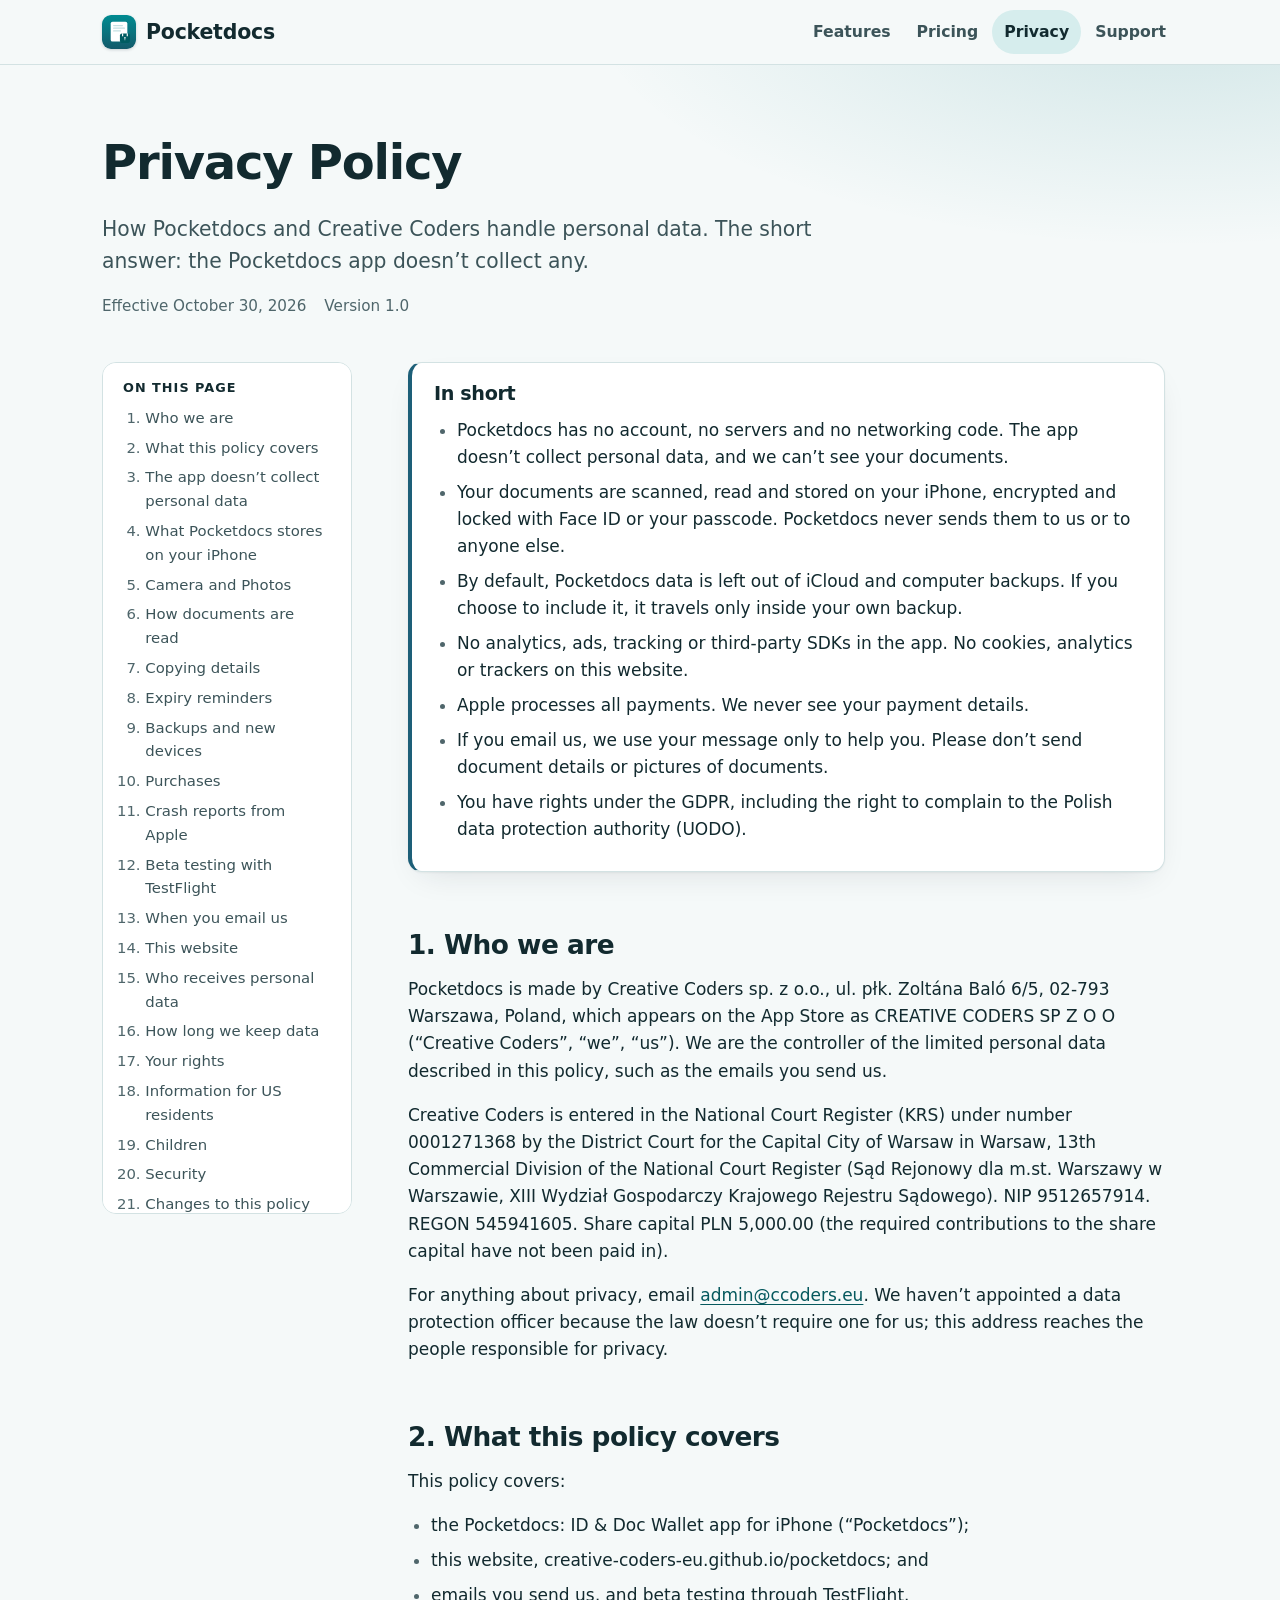
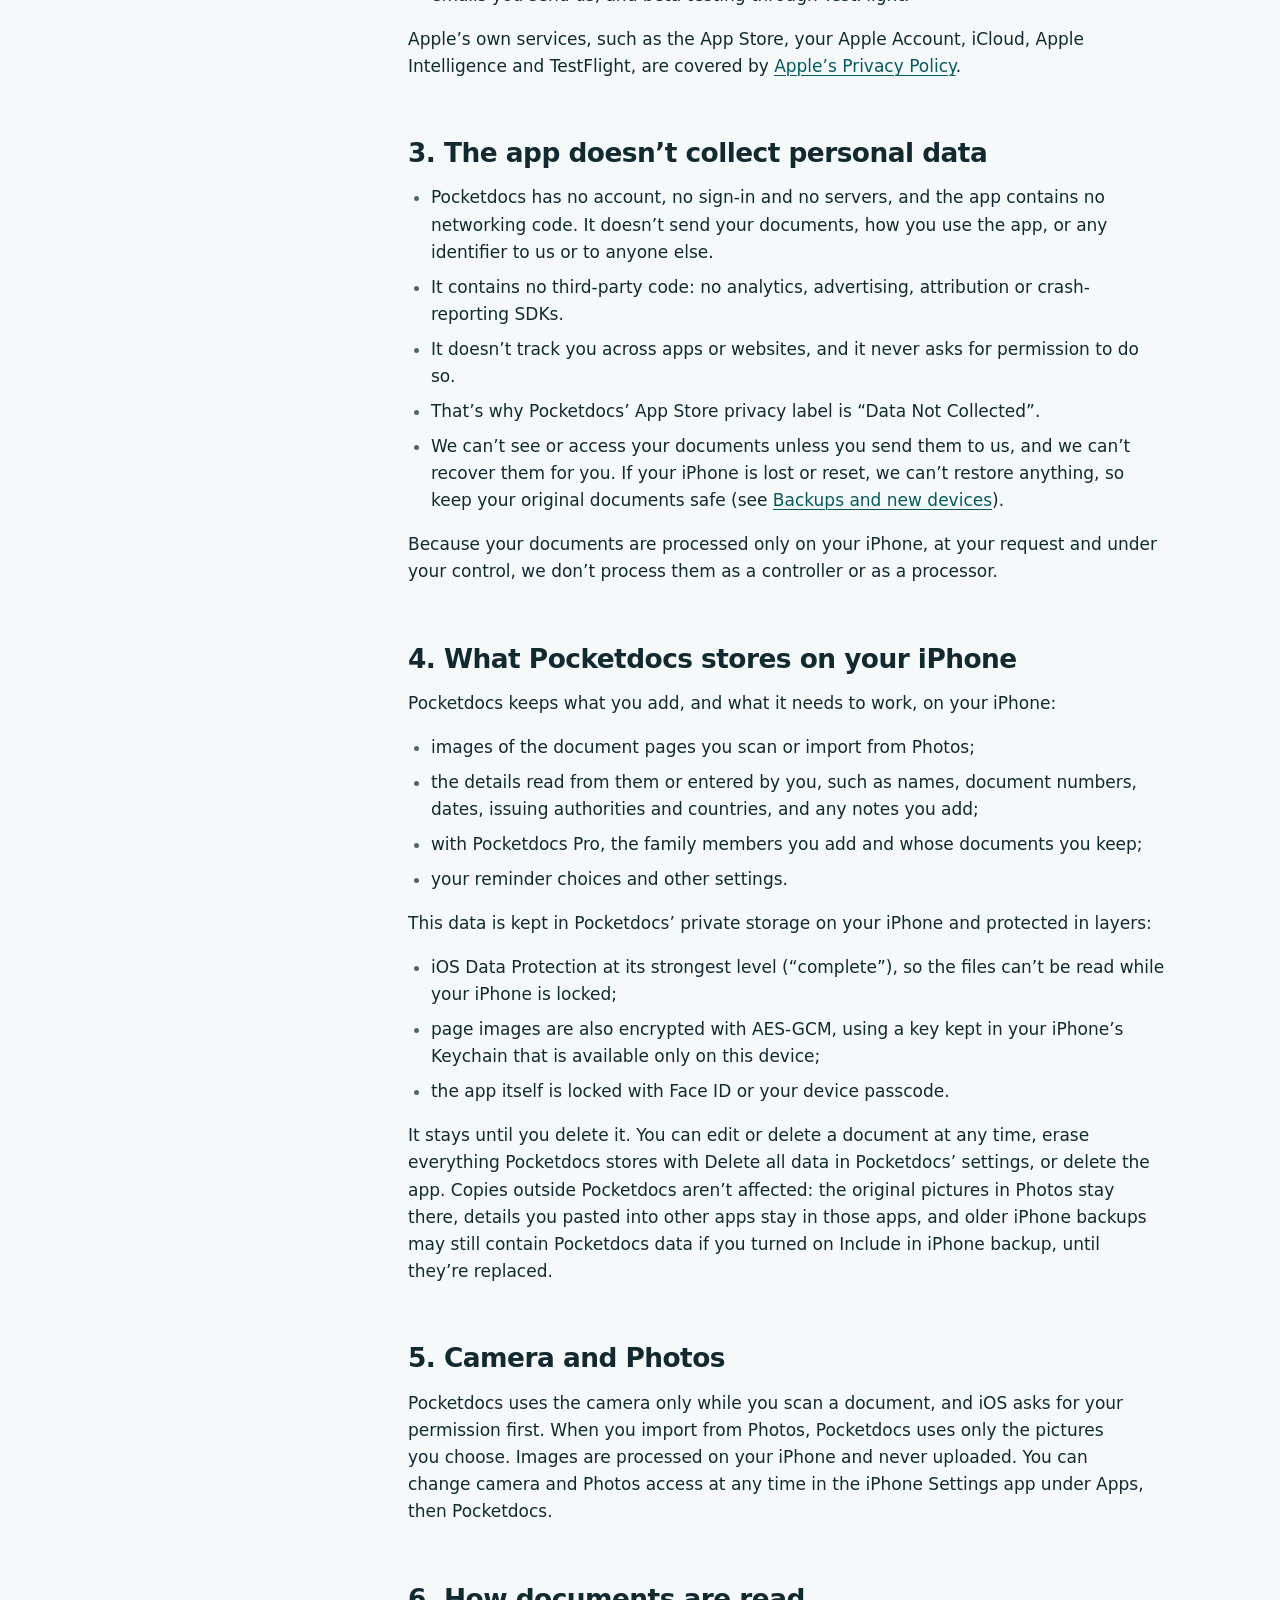
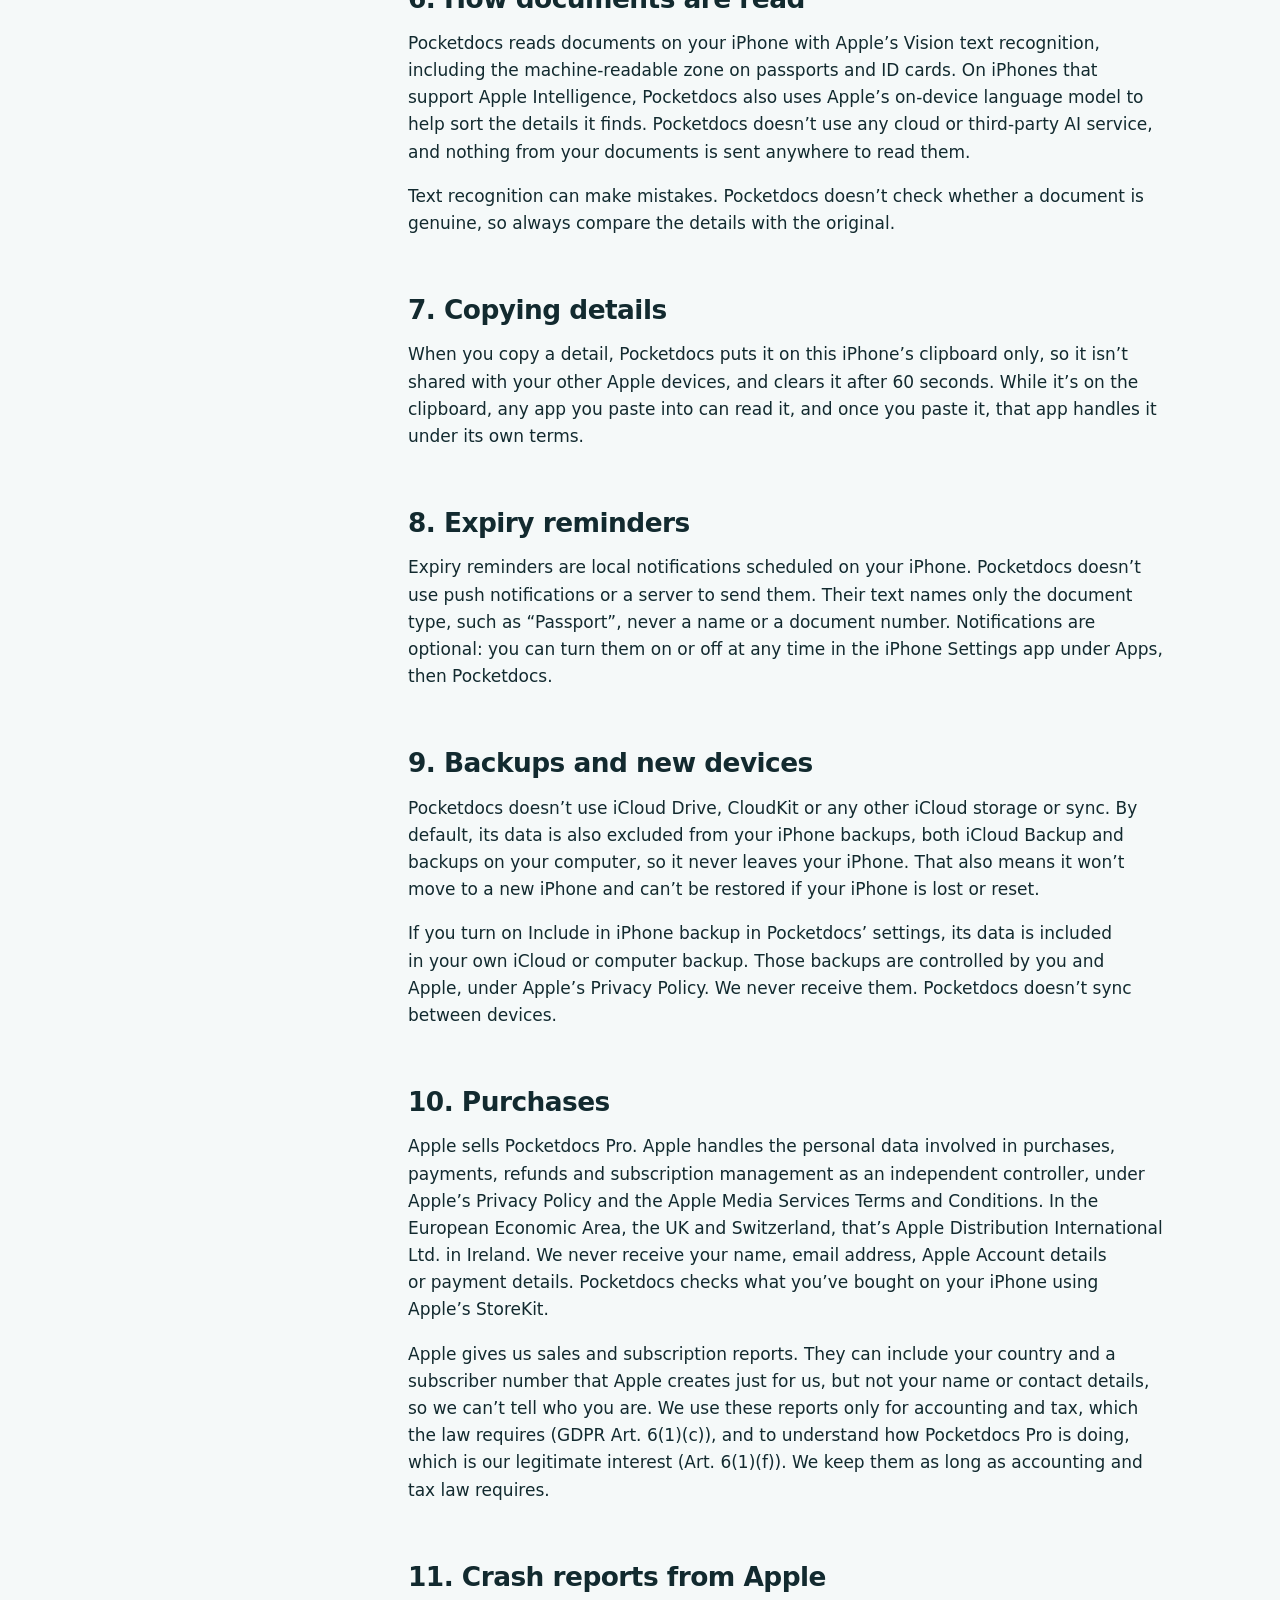
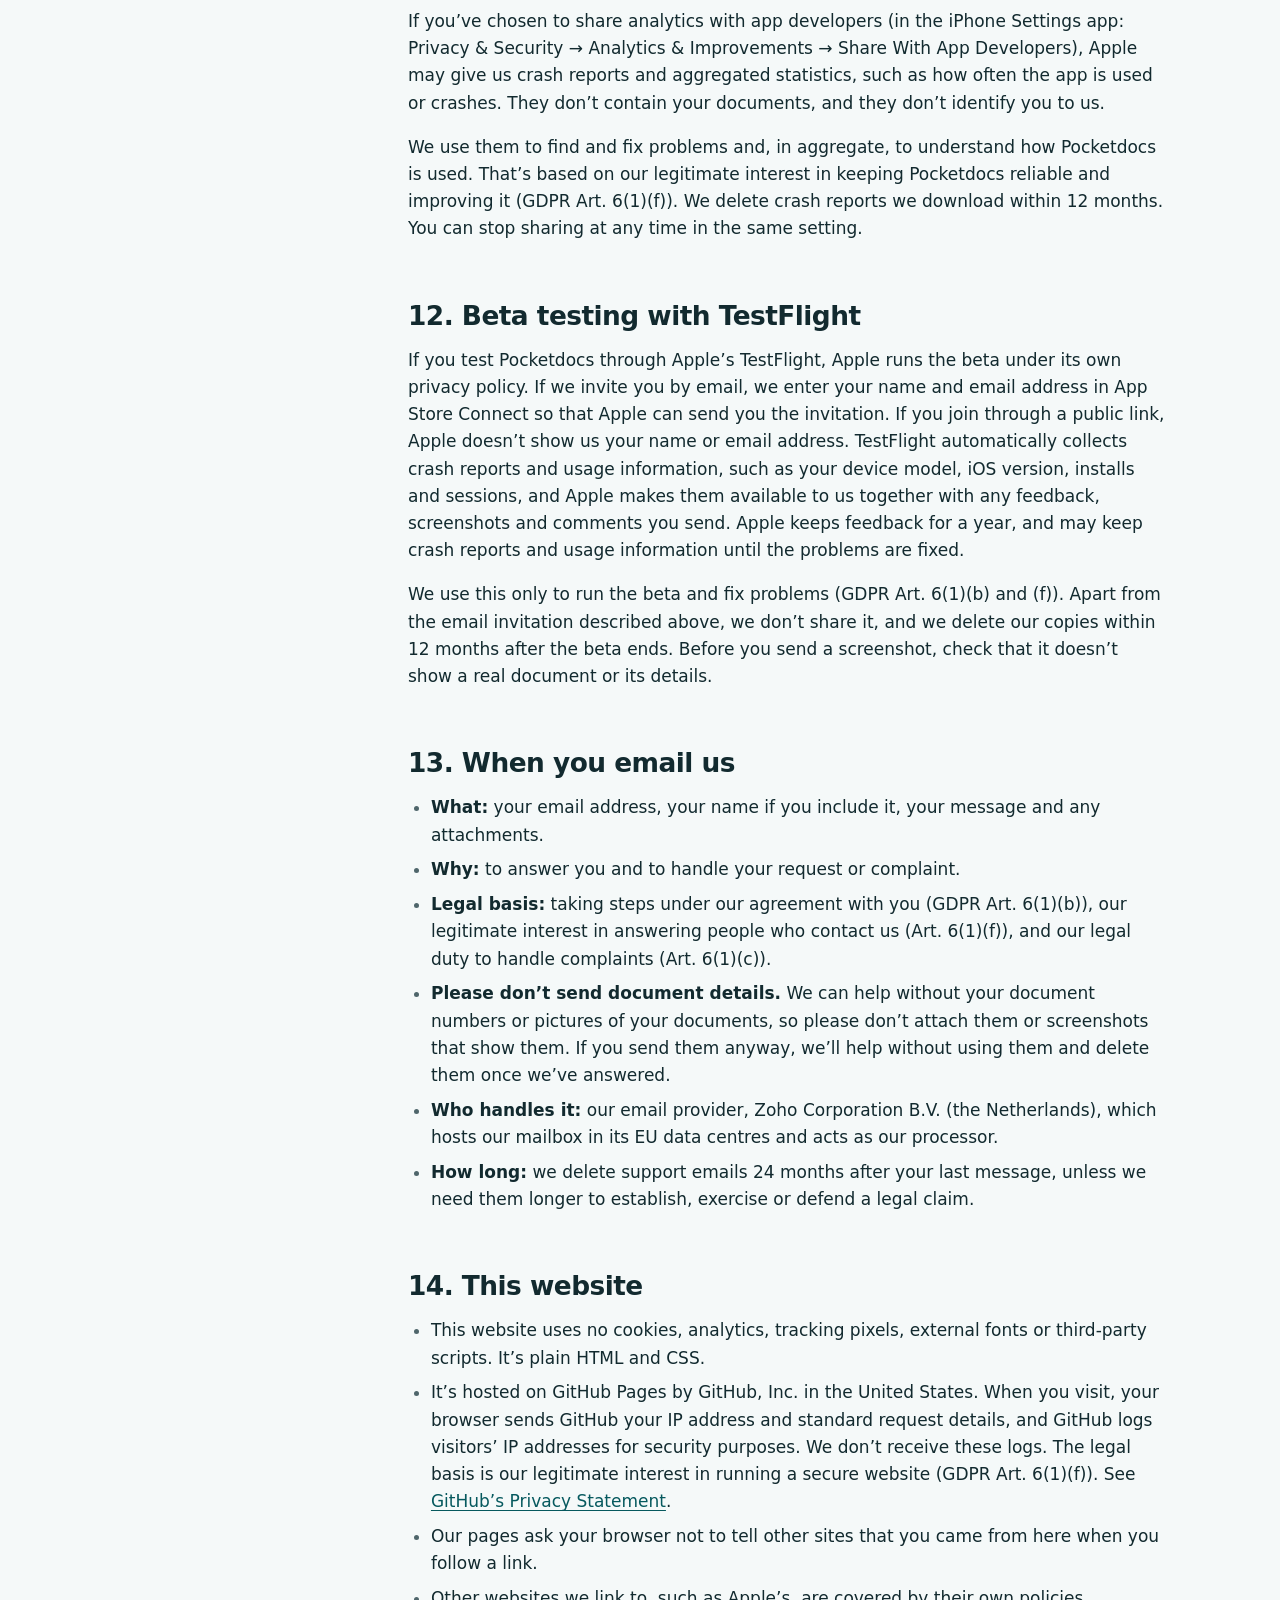
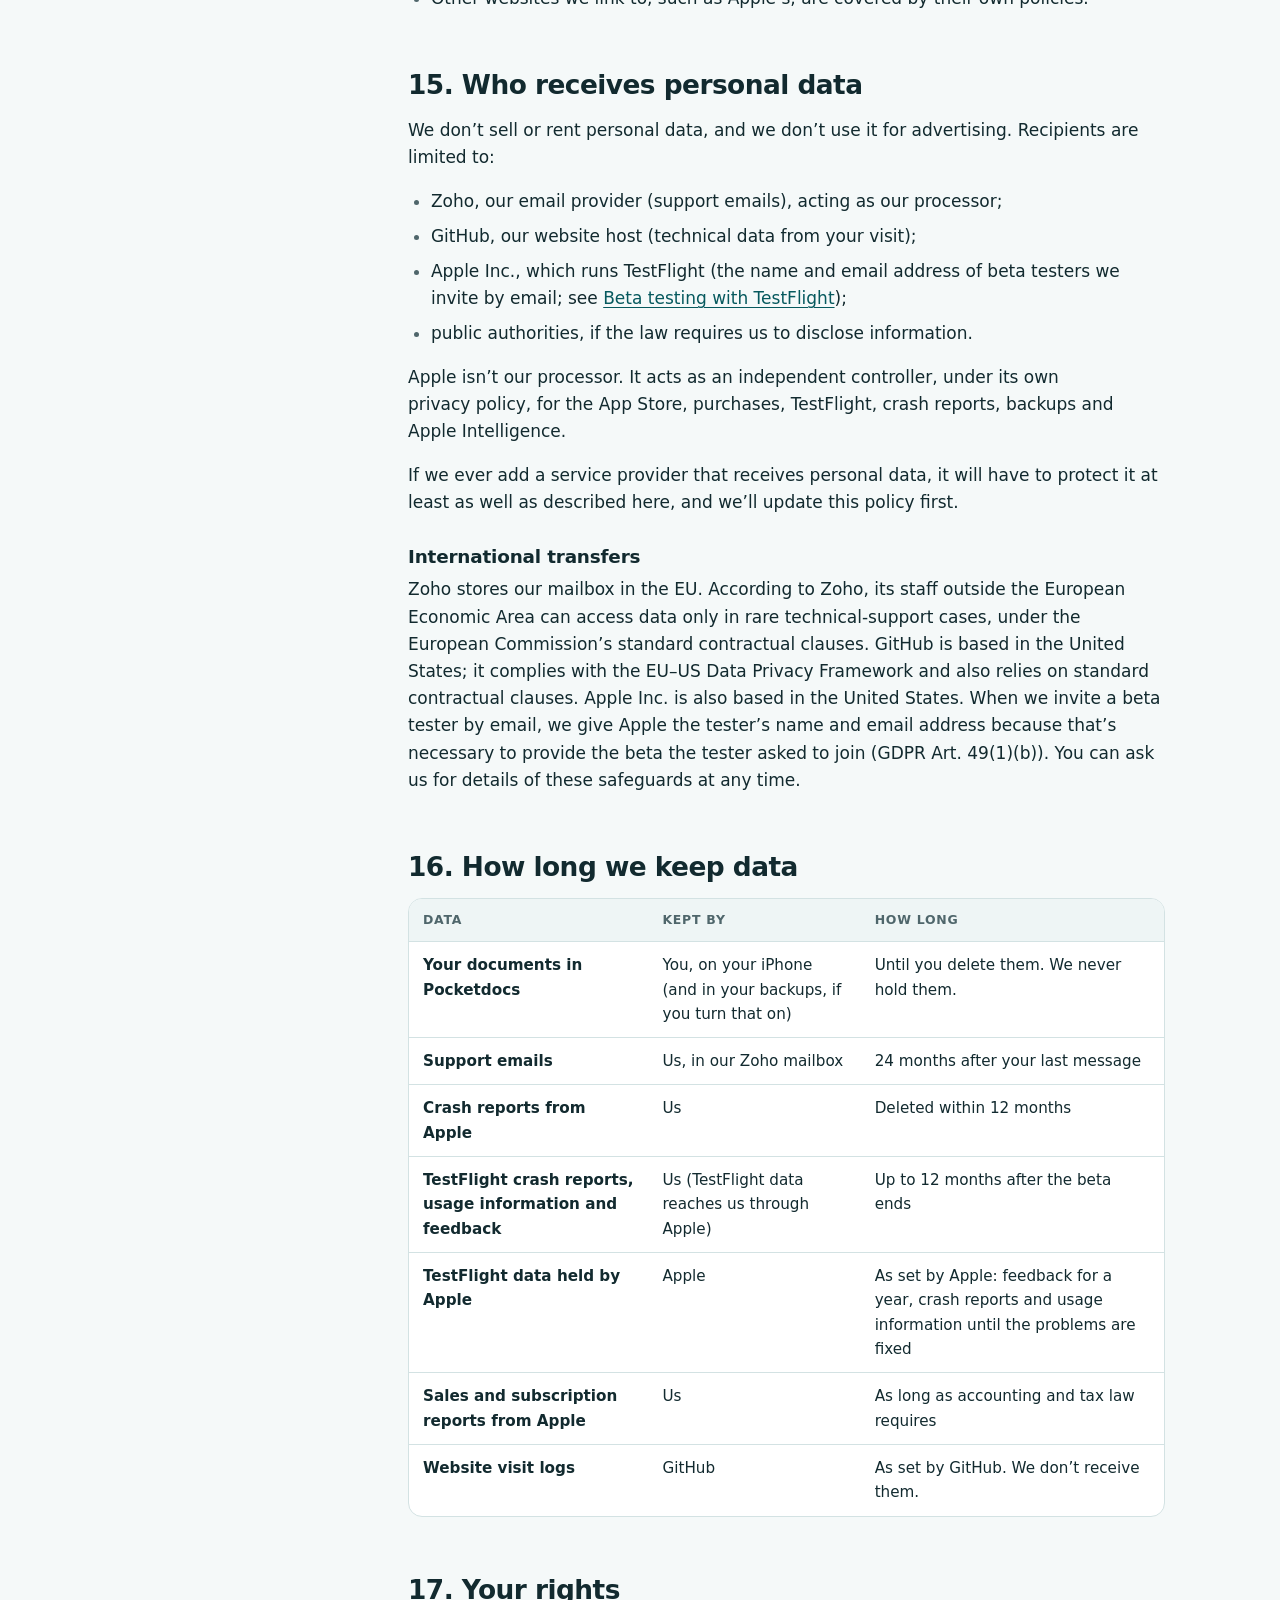
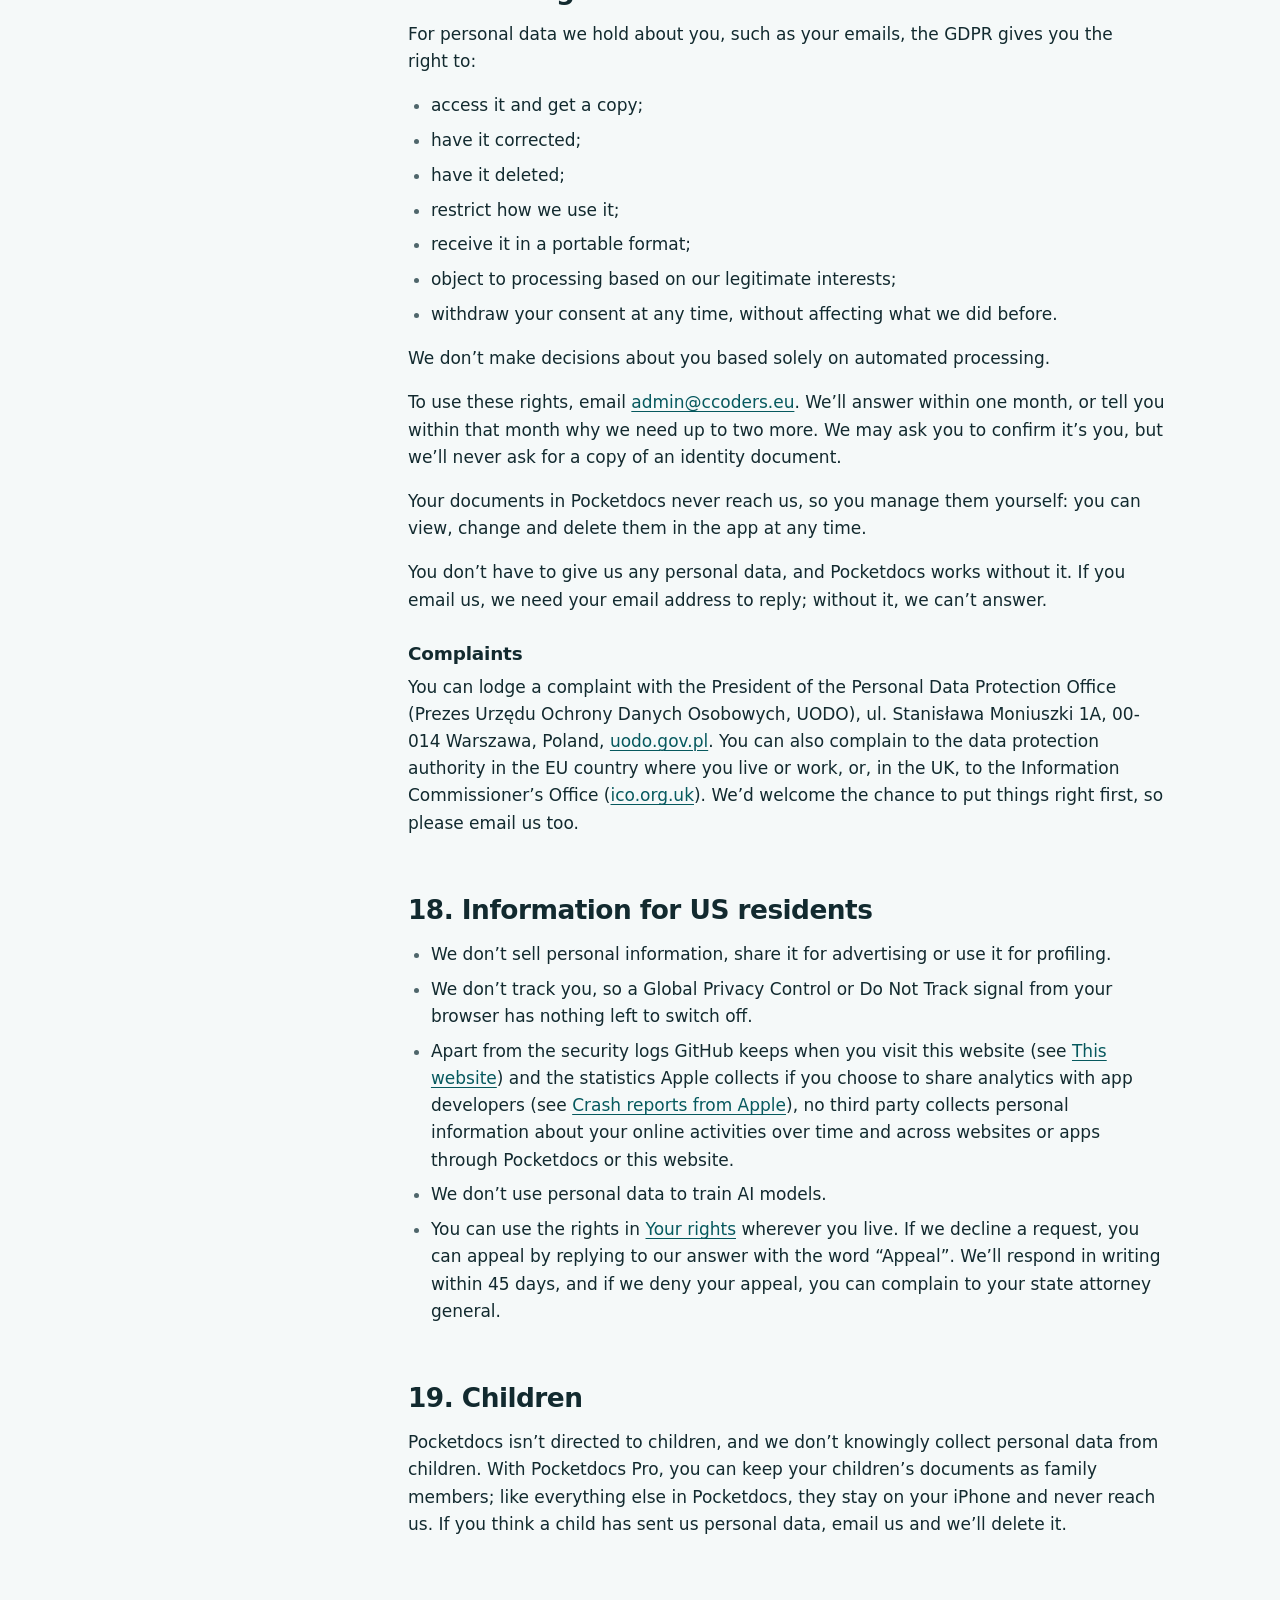
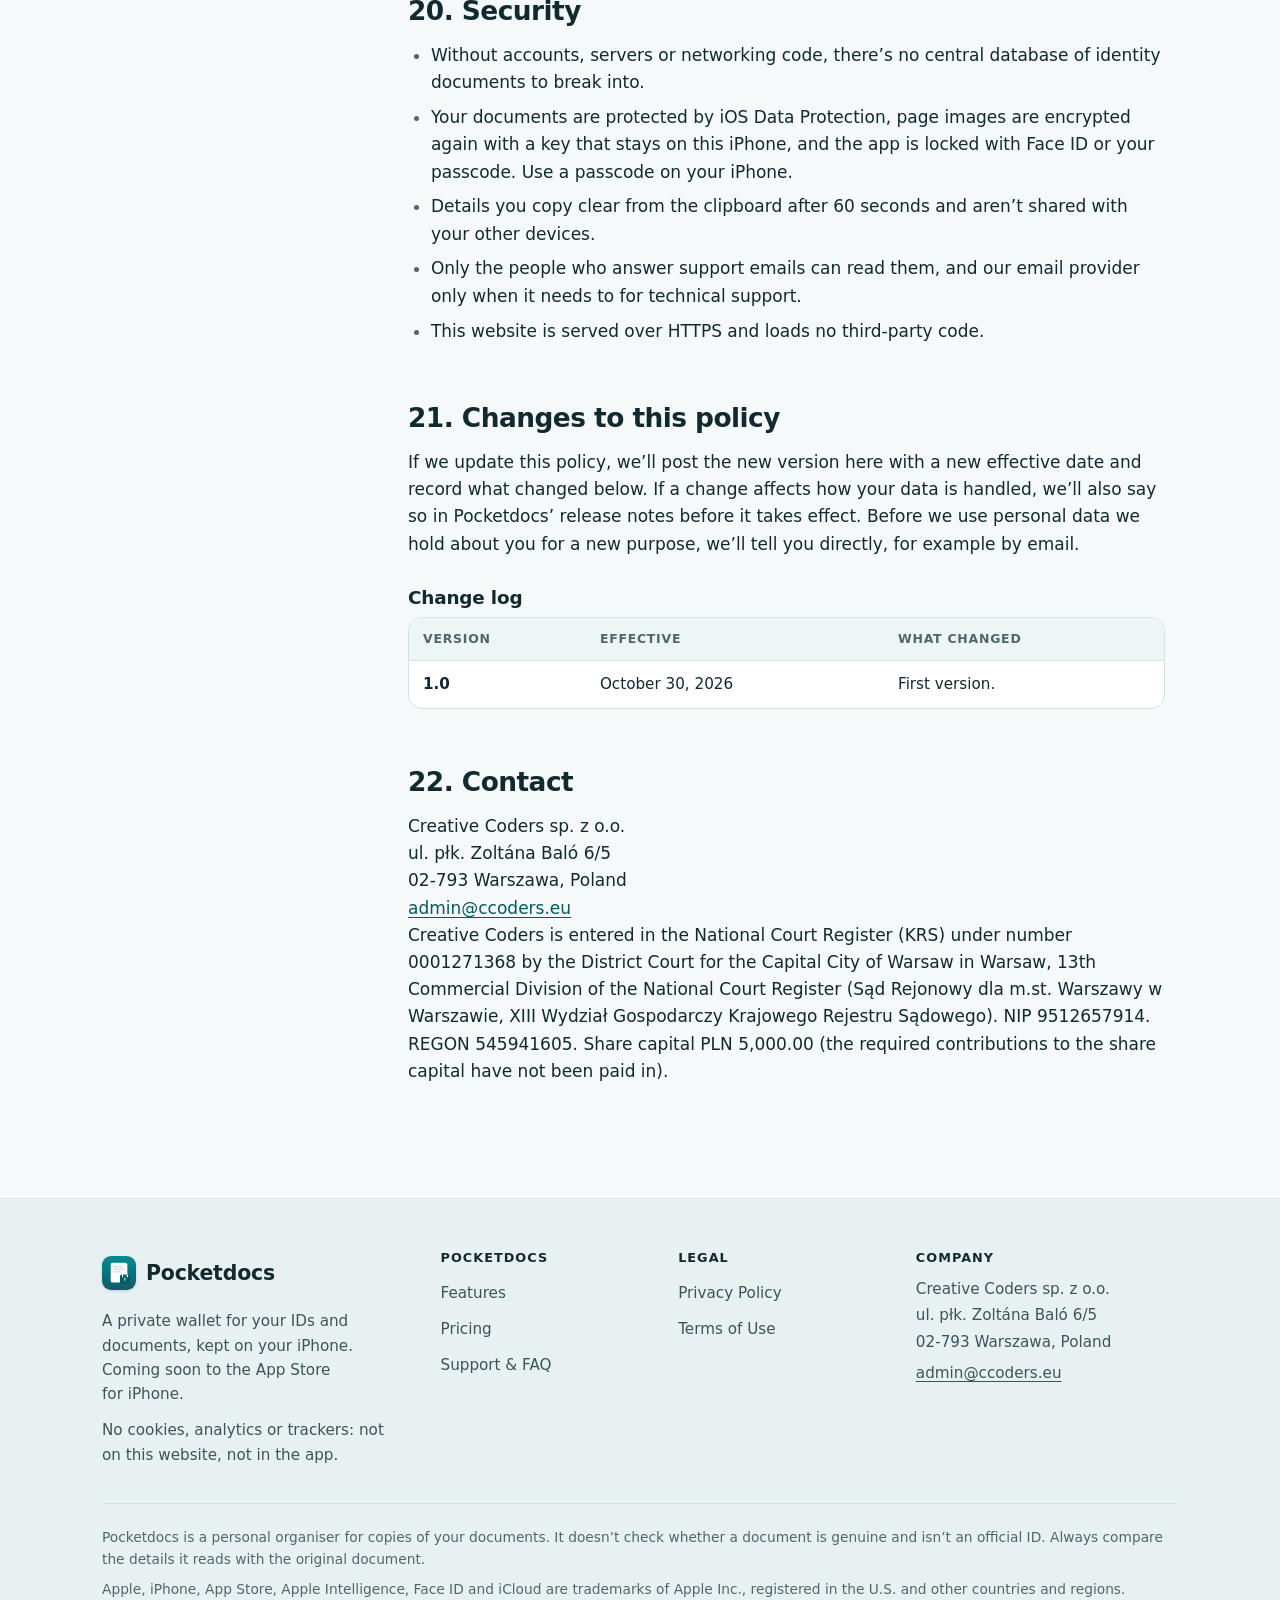
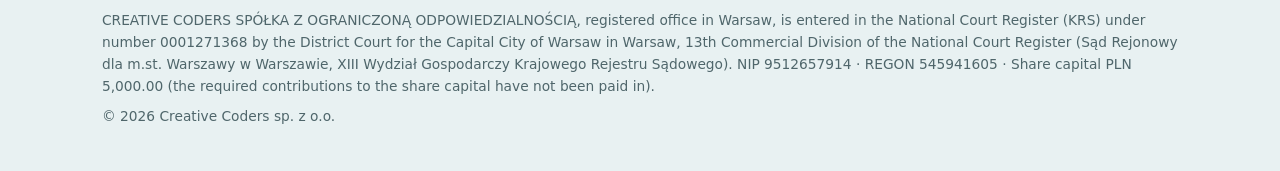
==== privacy/index.html @ 532b8bff "Publish the Pocketdocs website Landing page, Privacy Policy, Terms of Use, Support and 404 page, ada" ====
<!doctype html>
<html lang="en">
<head>
  <meta charset="utf-8">
  <meta name="viewport" content="width=device-width, initial-scale=1">
  <title>Privacy Policy · Pocketdocs</title>
  <meta name="description" content="How Pocketdocs handles personal data: the app collects none. Documents are stored and read on your iPhone, Apple processes payments, and there is no tracking. GDPR rights and contact details.">
  <link rel="canonical" href="https://creative-coders-eu.github.io/pocketdocs/privacy/">
  <meta name="color-scheme" content="light dark">
  <meta name="theme-color" content="#f5f9f9" media="(prefers-color-scheme: light)">
  <meta name="theme-color" content="#0c1517" media="(prefers-color-scheme: dark)">
  <meta name="referrer" content="no-referrer">
  <meta http-equiv="Content-Security-Policy" content="default-src 'none'; style-src 'self'; img-src 'self'; base-uri 'none'; form-action 'none'">
  <meta property="og:type" content="website">
  <meta property="og:site_name" content="Pocketdocs">
  <meta property="og:title" content="Privacy Policy · Pocketdocs">
  <meta property="og:description" content="How Pocketdocs handles personal data: the app collects none. Documents are stored and read on your iPhone, Apple processes payments, and there is no tracking. GDPR rights and contact details.">
  <meta property="og:url" content="https://creative-coders-eu.github.io/pocketdocs/privacy/">
  <meta property="og:image" content="https://creative-coders-eu.github.io/pocketdocs/assets/pocketdocs-icon-512.png">
  <meta property="og:image:alt" content="The Pocketdocs app icon: a white document with a dark teal padlock on a teal background.">
  <meta name="twitter:card" content="summary">
  <link rel="icon" href="../favicon.ico" sizes="32x32">
  <link rel="icon" href="../favicon.svg" type="image/svg+xml">
  <link rel="apple-touch-icon" href="../apple-touch-icon.png">
  <link rel="stylesheet" href="../assets/site.css">
</head>
<body>
  <a class="skip-link" href="#main">Skip to content</a>
  <header class="site-header">
    <div class="wrap header-inner">
      <a class="brand" href="../">
        <img class="brand-mark" src="../favicon.svg" alt="" width="34" height="34">
        <span>Pocketdocs</span>
      </a>
      <nav class="site-nav" aria-label="Main">
        <ul>
          <li><a href="../#features">Features</a></li>
          <li><a href="../#pricing">Pricing</a></li>
          <li><a href="../privacy/" aria-current="page">Privacy</a></li>
          <li><a href="../support/">Support</a></li>
        </ul>
      </nav>
    </div>
  </header>
  <main id="main">
    <div class="page-hero">
      <div class="wrap">
        <h1>Privacy Policy</h1>
        <p class="lede">How Pocketdocs and Creative Coders handle personal data. The short answer: the Pocketdocs app doesn’t collect any.</p>
        <p class="doc-meta"><span>Effective <time datetime="2026-10-30">October 30, 2026</time></span><span>Version 1.0</span></p>
      </div>
    </div>

    <div class="doc">
      <div class="wrap doc-layout">
        <nav class="toc" aria-labelledby="toc-title">
          <h2 id="toc-title">On this page</h2>
          <ol>
            <li><a href="#who-we-are">Who we are</a></li>
            <li><a href="#scope">What this policy covers</a></li>
            <li><a href="#no-collection">The app doesn’t collect personal data</a></li>
            <li><a href="#on-device">What Pocketdocs stores on your iPhone</a></li>
            <li><a href="#camera-photos">Camera and Photos</a></li>
            <li><a href="#reading">How documents are read</a></li>
            <li><a href="#clipboard">Copying details</a></li>
            <li><a href="#notifications">Expiry reminders</a></li>
            <li><a href="#backups">Backups and new devices</a></li>
            <li><a href="#purchases">Purchases</a></li>
            <li><a href="#diagnostics">Crash reports from Apple</a></li>
            <li><a href="#testflight">Beta testing with TestFlight</a></li>
            <li><a href="#support-email">When you email us</a></li>
            <li><a href="#website">This website</a></li>
            <li><a href="#recipients">Who receives personal data</a></li>
            <li><a href="#retention">How long we keep data</a></li>
            <li><a href="#your-rights">Your rights</a></li>
            <li><a href="#us-residents">Information for US residents</a></li>
            <li><a href="#children">Children</a></li>
            <li><a href="#security">Security</a></li>
            <li><a href="#changes">Changes to this policy</a></li>
            <li><a href="#contact">Contact</a></li>
          </ol>
        </nav>

        <article class="prose">
          <section class="callout teal" aria-labelledby="in-short">
            <h2 id="in-short">In short</h2>
            <ul>
              <li>Pocketdocs has no account, no servers and no networking code. The app doesn’t collect personal data, and we can’t see your documents.</li>
              <li>Your documents are scanned, read and stored on your iPhone, encrypted and locked with Face ID or your passcode. Pocketdocs never sends them to us or to anyone else.</li>
              <li>By default, Pocketdocs data is left out of iCloud and computer backups. If you choose to include it, it travels only inside your own backup.</li>
              <li>No analytics, ads, tracking or third-party SDKs in the app. No cookies, analytics or trackers on this website.</li>
              <li>Apple processes all payments. We never see your payment details.</li>
              <li>If you email us, we use your message only to help you. Please don’t send document details or pictures of documents.</li>
              <li>You have rights under the GDPR, including the right to complain to the Polish data protection authority (UODO).</li>
            </ul>
          </section>

          <h2 id="who-we-are">1. Who we are</h2>
          <p>Pocketdocs is made by Creative Coders sp. z o.o., <span lang="pl">ul. płk. Zoltána Baló 6/5, 02-793 Warszawa</span>, Poland, which appears on the App Store as CREATIVE CODERS SP Z O O (“Creative Coders”, “we”, “us”). We are the controller of the limited personal data described in this policy, such as the emails you send us.</p>
          <p>Creative Coders is entered in the National Court Register (KRS) under number 0001271368 by the District Court for the Capital City of Warsaw in Warsaw, 13th Commercial Division of the National Court Register (<span lang="pl">Sąd Rejonowy dla m.st. Warszawy w Warszawie, XIII Wydział Gospodarczy Krajowego Rejestru Sądowego</span>). NIP 9512657914. REGON 545941605. Share capital PLN 5,000.00 (the required contributions to the share capital have not been paid in).</p>
          <p>For anything about privacy, email <a href="mailto:admin@ccoders.eu">admin@ccoders.eu</a>. We haven’t appointed a data protection officer because the law doesn’t require one for us; this address reaches the people responsible for privacy.</p>

          <h2 id="scope">2. What this policy covers</h2>
          <p>This policy covers:</p>
          <ul>
            <li>the Pocketdocs: ID &amp; Doc Wallet app for iPhone (“Pocketdocs”);</li>
            <li>this website, creative-coders-eu.github.io/pocketdocs; and</li>
            <li>emails you send us, and beta testing through TestFlight.</li>
          </ul>
          <p>Apple’s own services, such as the App Store, your Apple Account, iCloud, Apple Intelligence and TestFlight, are covered by <a href="https://www.apple.com/legal/privacy/">Apple’s Privacy Policy</a>.</p>

          <h2 id="no-collection">3. The app doesn’t collect personal data</h2>
          <ul>
            <li>Pocketdocs has no account, no sign-in and no servers, and the app contains no networking code. It doesn’t send your documents, how you use the app, or any identifier to us or to anyone else.</li>
            <li>It contains no third-party code: no analytics, advertising, attribution or crash-reporting SDKs.</li>
            <li>It doesn’t track you across apps or websites, and it never asks for permission to do so.</li>
            <li>That’s why Pocketdocs’ App Store privacy label is “Data Not Collected”.</li>
            <li>We can’t see or access your documents unless you send them to us, and we can’t recover them for you. If your iPhone is lost or reset, we can’t restore anything, so keep your original documents safe (see <a href="#backups">Backups and new devices</a>).</li>
          </ul>
          <p>Because your documents are processed only on your iPhone, at your request and under your control, we don’t process them as a controller or as a processor.</p>

          <h2 id="on-device">4. What Pocketdocs stores on your iPhone</h2>
          <p>Pocketdocs keeps what you add, and what it needs to work, on your iPhone:</p>
          <ul>
            <li>images of the document pages you scan or import from Photos;</li>
            <li>the details read from them or entered by you, such as names, document numbers, dates, issuing authorities and countries, and any notes you add;</li>
            <li>with Pocketdocs Pro, the family members you add and whose documents you keep;</li>
            <li>your reminder choices and other settings.</li>
          </ul>
          <p>This data is kept in Pocketdocs’ private storage on your iPhone and protected in layers:</p>
          <ul>
            <li>iOS Data Protection at its strongest level (“complete”), so the files can’t be read while your iPhone is locked;</li>
            <li>page images are also encrypted with AES-GCM, using a key kept in your iPhone’s Keychain that is available only on this device;</li>
            <li>the app itself is locked with Face ID or your device passcode.</li>
          </ul>
          <p>It stays until you delete it. You can edit or delete a document at any time, erase everything Pocketdocs stores with Delete all data in Pocketdocs’ settings, or delete the app. Copies outside Pocketdocs aren’t affected: the original pictures in Photos stay there, details you pasted into other apps stay in those apps, and older iPhone backups may still contain Pocketdocs data if you turned on Include in iPhone backup, until they’re replaced.</p>

          <h2 id="camera-photos">5. Camera and Photos</h2>
          <p>Pocketdocs uses the camera only while you scan a document, and iOS asks for your permission first. When you import from Photos, Pocketdocs uses only the pictures you choose. Images are processed on your iPhone and never uploaded. You can change camera and Photos access at any time in the iPhone Settings app under Apps, then Pocketdocs.</p>

          <h2 id="reading">6. How documents are read</h2>
          <p>Pocketdocs reads documents on your iPhone with Apple’s Vision text recognition, including the machine-readable zone on passports and ID cards. On iPhones that support Apple Intelligence, Pocketdocs also uses Apple’s on-device language model to help sort the details it finds. Pocketdocs doesn’t use any cloud or third-party AI service, and nothing from your documents is sent anywhere to read them.</p>
          <p>Text recognition can make mistakes. Pocketdocs doesn’t check whether a document is genuine, so always compare the details with the original.</p>

          <h2 id="clipboard">7. Copying details</h2>
          <p>When you copy a detail, Pocketdocs puts it on this iPhone’s clipboard only, so it isn’t shared with your other Apple devices, and clears it after 60 seconds. While it’s on the clipboard, any app you paste into can read it, and once you paste it, that app handles it under its own terms.</p>

          <h2 id="notifications">8. Expiry reminders</h2>
          <p>Expiry reminders are local notifications scheduled on your iPhone. Pocketdocs doesn’t use push notifications or a server to send them. Their text names only the document type, such as “Passport”, never a name or a document number. Notifications are optional: you can turn them on or off at any time in the iPhone Settings app under Apps, then Pocketdocs.</p>

          <h2 id="backups">9. Backups and new devices</h2>
          <p>Pocketdocs doesn’t use iCloud Drive, CloudKit or any other iCloud storage or sync. By default, its data is also excluded from your iPhone backups, both iCloud Backup and backups on your computer, so it never leaves your iPhone. That also means it won’t move to a new iPhone and can’t be restored if your iPhone is lost or reset.</p>
          <p>If you turn on Include in iPhone backup in Pocketdocs’ settings, its data is included in your own iCloud or computer backup. Those backups are controlled by you and Apple, under Apple’s Privacy Policy. We never receive them. Pocketdocs doesn’t sync between devices.</p>

          <h2 id="purchases">10. Purchases</h2>
          <p>Apple sells Pocketdocs Pro. Apple handles the personal data involved in purchases, payments, refunds and subscription management as an independent controller, under Apple’s Privacy Policy and the Apple Media Services Terms and Conditions. In the European Economic Area, the UK and Switzerland, that’s Apple Distribution International Ltd. in Ireland. We never receive your name, email address, Apple Account details or payment details. Pocketdocs checks what you’ve bought on your iPhone using Apple’s StoreKit.</p>
          <p>Apple gives us sales and subscription reports. They can include your country and a subscriber number that Apple creates just for us, but not your name or contact details, so we can’t tell who you are. We use these reports only for accounting and tax, which the law requires (GDPR Art. 6(1)(c)), and to understand how Pocketdocs Pro is doing, which is our legitimate interest (Art. 6(1)(f)). We keep them as long as accounting and tax law requires.</p>

          <h2 id="diagnostics">11. Crash reports from Apple</h2>
          <p>If you’ve chosen to share analytics with app developers (in the iPhone Settings app: Privacy &amp; Security → Analytics &amp; Improvements → Share With App Developers), Apple may give us crash reports and aggregated statistics, such as how often the app is used or crashes. They don’t contain your documents, and they don’t identify you to us.</p>
          <p>We use them to find and fix problems and, in aggregate, to understand how Pocketdocs is used. That’s based on our legitimate interest in keeping Pocketdocs reliable and improving it (GDPR Art. 6(1)(f)). We delete crash reports we download within 12 months. You can stop sharing at any time in the same setting.</p>

          <h2 id="testflight">12. Beta testing with TestFlight</h2>
          <p>If you test Pocketdocs through Apple’s TestFlight, Apple runs the beta under its own privacy policy. If we invite you by email, we enter your name and email address in App Store Connect so that Apple can send you the invitation. If you join through a public link, Apple doesn’t show us your name or email address. TestFlight automatically collects crash reports and usage information, such as your device model, iOS version, installs and sessions, and Apple makes them available to us together with any feedback, screenshots and comments you send. Apple keeps feedback for a year, and may keep crash reports and usage information until the problems are fixed.</p>
          <p>We use this only to run the beta and fix problems (GDPR Art. 6(1)(b) and (f)). Apart from the email invitation described above, we don’t share it, and we delete our copies within 12 months after the beta ends. Before you send a screenshot, check that it doesn’t show a real document or its details.</p>

          <h2 id="support-email">13. When you email us</h2>
          <ul>
            <li><strong>What:</strong> your email address, your name if you include it, your message and any attachments.</li>
            <li><strong>Why:</strong> to answer you and to handle your request or complaint.</li>
            <li><strong>Legal basis:</strong> taking steps under our agreement with you (GDPR Art. 6(1)(b)), our legitimate interest in answering people who contact us (Art. 6(1)(f)), and our legal duty to handle complaints (Art. 6(1)(c)).</li>
            <li><strong>Please don’t send document details.</strong> We can help without your document numbers or pictures of your documents, so please don’t attach them or screenshots that show them. If you send them anyway, we’ll help without using them and delete them once we’ve answered.</li>
            <li><strong>Who handles it:</strong> our email provider, Zoho Corporation B.V. (the Netherlands), which hosts our mailbox in its EU data centres and acts as our processor.</li>
            <li><strong>How long:</strong> we delete support emails 24 months after your last message, unless we need them longer to establish, exercise or defend a legal claim.</li>
          </ul>

          <h2 id="website">14. This website</h2>
          <ul>
            <li>This website uses no cookies, analytics, tracking pixels, external fonts or third-party scripts. It’s plain HTML and CSS.</li>
            <li>It’s hosted on GitHub Pages by GitHub, Inc. in the United States. When you visit, your browser sends GitHub your IP address and standard request details, and GitHub logs visitors’ IP addresses for security purposes. We don’t receive these logs. The legal basis is our legitimate interest in running a secure website (GDPR Art. 6(1)(f)). See <a href="https://docs.github.com/en/site-policy/privacy-policies/github-general-privacy-statement">GitHub’s Privacy Statement</a>.</li>
            <li>Our pages ask your browser not to tell other sites that you came from here when you follow a link.</li>
            <li>Other websites we link to, such as Apple’s, are covered by their own policies.</li>
          </ul>

          <h2 id="recipients">15. Who receives personal data</h2>
          <p>We don’t sell or rent personal data, and we don’t use it for advertising. Recipients are limited to:</p>
          <ul>
            <li>Zoho, our email provider (support emails), acting as our processor;</li>
            <li>GitHub, our website host (technical data from your visit);</li>
            <li>Apple Inc., which runs TestFlight (the name and email address of beta testers we invite by email; see <a href="#testflight">Beta testing with TestFlight</a>);</li>
            <li>public authorities, if the law requires us to disclose information.</li>
          </ul>
          <p>Apple isn’t our processor. It acts as an independent controller, under its own privacy policy, for the App Store, purchases, TestFlight, crash reports, backups and Apple Intelligence.</p>
          <p>If we ever add a service provider that receives personal data, it will have to protect it at least as well as described here, and we’ll update this policy first.</p>
          <h3 id="transfers">International transfers</h3>
          <p>Zoho stores our mailbox in the EU. According to Zoho, its staff outside the European Economic Area can access data only in rare technical-support cases, under the European Commission’s standard contractual clauses. GitHub is based in the United States; it complies with the EU–US Data Privacy Framework and also relies on standard contractual clauses. Apple Inc. is also based in the United States. When we invite a beta tester by email, we give Apple the tester’s name and email address because that’s necessary to provide the beta the tester asked to join (GDPR Art. 49(1)(b)). You can ask us for details of these safeguards at any time.</p>

          <h2 id="retention">16. How long we keep data</h2>
          <div class="table-wrap">
            <table>
              <thead>
                <tr><th scope="col">Data</th><th scope="col">Kept by</th><th scope="col">How long</th></tr>
              </thead>
              <tbody>
                <tr><th scope="row">Your documents in Pocketdocs</th><td>You, on your iPhone (and in your backups, if you turn that on)</td><td>Until you delete them. We never hold them.</td></tr>
                <tr><th scope="row">Support emails</th><td>Us, in our Zoho mailbox</td><td>24 months after your last message</td></tr>
                <tr><th scope="row">Crash reports from Apple</th><td>Us</td><td>Deleted within 12 months</td></tr>
                <tr><th scope="row">TestFlight crash reports, usage information and feedback</th><td>Us (TestFlight data reaches us through Apple)</td><td>Up to 12 months after the beta ends</td></tr>
                <tr><th scope="row">TestFlight data held by Apple</th><td>Apple</td><td>As set by Apple: feedback for a year, crash reports and usage information until the problems are fixed</td></tr>
                <tr><th scope="row">Sales and subscription reports from Apple</th><td>Us</td><td>As long as accounting and tax law requires</td></tr>
                <tr><th scope="row">Website visit logs</th><td>GitHub</td><td>As set by GitHub. We don’t receive them.</td></tr>
              </tbody>
            </table>
          </div>

          <h2 id="your-rights">17. Your rights</h2>
          <p>For personal data we hold about you, such as your emails, the GDPR gives you the right to:</p>
          <ul>
            <li>access it and get a copy;</li>
            <li>have it corrected;</li>
            <li>have it deleted;</li>
            <li>restrict how we use it;</li>
            <li>receive it in a portable format;</li>
            <li>object to processing based on our legitimate interests;</li>
            <li>withdraw your consent at any time, without affecting what we did before.</li>
          </ul>
          <p>We don’t make decisions about you based solely on automated processing.</p>
          <p>To use these rights, email <a href="mailto:admin@ccoders.eu">admin@ccoders.eu</a>. We’ll answer within one month, or tell you within that month why we need up to two more. We may ask you to confirm it’s you, but we’ll never ask for a copy of an identity document.</p>
          <p>Your documents in Pocketdocs never reach us, so you manage them yourself: you can view, change and delete them in the app at any time.</p>
          <p>You don’t have to give us any personal data, and Pocketdocs works without it. If you email us, we need your email address to reply; without it, we can’t answer.</p>
          <h3 id="complaints">Complaints</h3>
          <p>You can lodge a complaint with the President of the Personal Data Protection Office (<span lang="pl">Prezes Urzędu Ochrony Danych Osobowych</span>, UODO), <span lang="pl">ul. Stanisława Moniuszki 1A, 00-014 Warszawa</span>, Poland, <a href="https://uodo.gov.pl/en">uodo.gov.pl</a>. You can also complain to the data protection authority in the EU country where you live or work, or, in the UK, to the Information Commissioner’s Office (<a href="https://ico.org.uk">ico.org.uk</a>). We’d welcome the chance to put things right first, so please email us too.</p>

          <h2 id="us-residents">18. Information for US residents</h2>
          <ul>
            <li>We don’t sell personal information, share it for advertising or use it for profiling.</li>
            <li>We don’t track you, so a Global Privacy Control or Do Not Track signal from your browser has nothing left to switch off.</li>
            <li>Apart from the security logs GitHub keeps when you visit this website (see <a href="#website">This website</a>) and the statistics Apple collects if you choose to share analytics with app developers (see <a href="#diagnostics">Crash reports from Apple</a>), no third party collects personal information about your online activities over time and across websites or apps through Pocketdocs or this website.</li>
            <li>We don’t use personal data to train AI models.</li>
            <li>You can use the rights in <a href="#your-rights">Your rights</a> wherever you live. If we decline a request, you can appeal by replying to our answer with the word “Appeal”. We’ll respond in writing within 45 days, and if we deny your appeal, you can complain to your state attorney general.</li>
          </ul>

          <h2 id="children">19. Children</h2>
          <p>Pocketdocs isn’t directed to children, and we don’t knowingly collect personal data from children. With Pocketdocs Pro, you can keep your children’s documents as family members; like everything else in Pocketdocs, they stay on your iPhone and never reach us. If you think a child has sent us personal data, email us and we’ll delete it.</p>

          <h2 id="security">20. Security</h2>
          <ul>
            <li>Without accounts, servers or networking code, there’s no central database of identity documents to break into.</li>
            <li>Your documents are protected by iOS Data Protection, page images are encrypted again with a key that stays on this iPhone, and the app is locked with Face ID or your passcode. Use a passcode on your iPhone.</li>
            <li>Details you copy clear from the clipboard after 60 seconds and aren’t shared with your other devices.</li>
            <li>Only the people who answer support emails can read them, and our email provider only when it needs to for technical support.</li>
            <li>This website is served over HTTPS and loads no third-party code.</li>
          </ul>

          <h2 id="changes">21. Changes to this policy</h2>
          <p>If we update this policy, we’ll post the new version here with a new effective date and record what changed below. If a change affects how your data is handled, we’ll also say so in Pocketdocs’ release notes before it takes effect. Before we use personal data we hold about you for a new purpose, we’ll tell you directly, for example by email.</p>
          <h3 id="change-log">Change log</h3>
          <div class="table-wrap">
            <table>
              <thead>
                <tr><th scope="col">Version</th><th scope="col">Effective</th><th scope="col">What changed</th></tr>
              </thead>
              <tbody>
                <tr><th scope="row">1.0</th><td><time datetime="2026-10-30">October 30, 2026</time></td><td>First version.</td></tr>
              </tbody>
            </table>
          </div>

          <h2 id="contact">22. Contact</h2>
          <address>
            Creative Coders sp. z o.o.<br>
            <span lang="pl">ul. płk. Zoltána Baló 6/5</span><br>
            02-793 <span lang="pl">Warszawa</span>, Poland<br>
            <a href="mailto:admin@ccoders.eu">admin@ccoders.eu</a>
          </address>
          <p>Creative Coders is entered in the National Court Register (KRS) under number 0001271368 by the District Court for the Capital City of Warsaw in Warsaw, 13th Commercial Division of the National Court Register (<span lang="pl">Sąd Rejonowy dla m.st. Warszawy w Warszawie, XIII Wydział Gospodarczy Krajowego Rejestru Sądowego</span>). NIP 9512657914. REGON 545941605. Share capital PLN 5,000.00 (the required contributions to the share capital have not been paid in).</p>
        </article>
      </div>
    </div>
  </main>
  <footer class="site-footer">
    <div class="wrap">
      <div class="footer-grid">
        <div class="footer-brand">
          <a class="brand" href="../">
            <img class="brand-mark" src="../favicon.svg" alt="" width="34" height="34">
            <span>Pocketdocs</span>
          </a>
          <p>A private wallet for your IDs and documents, kept on your iPhone. Coming soon to the App Store for iPhone.</p>
          <p>No cookies, analytics or trackers: not on this website, not in the app.</p>
        </div>
        <nav class="footer-col" aria-label="Product">
          <h2 class="footer-title">Pocketdocs</h2>
          <ul>
            <li><a href="../#features">Features</a></li>
            <li><a href="../#pricing">Pricing</a></li>
            <li><a href="../support/">Support &amp; FAQ</a></li>
          </ul>
        </nav>
        <nav class="footer-col" aria-label="Legal">
          <h2 class="footer-title">Legal</h2>
          <ul>
            <li><a href="../privacy/">Privacy Policy</a></li>
            <li><a href="../terms/">Terms of Use</a></li>
          </ul>
        </nav>
        <div class="footer-col">
          <h2 class="footer-title">Company</h2>
          <address>
            Creative Coders sp. z o.o.<br>
            <span lang="pl">ul. płk. Zoltána Baló 6/5</span><br>
            02-793 <span lang="pl">Warszawa</span>, Poland<br>
            <a href="mailto:admin@ccoders.eu">admin@ccoders.eu</a>
          </address>
        </div>
      </div>
      <div class="footer-legal">
        <p>Pocketdocs is a personal organiser for copies of your documents. It doesn’t check whether a document is genuine and isn’t an official ID. Always compare the details it reads with the original document.</p>
        <p>Apple, iPhone, App Store, Apple Intelligence, Face ID and iCloud are trademarks of Apple Inc., registered in the U.S. and other countries and regions.</p>
        <p><span lang="pl">CREATIVE CODERS SPÓŁKA Z OGRANICZONĄ ODPOWIEDZIALNOŚCIĄ</span>, registered office in Warsaw, is entered in the National Court Register (KRS) under number 0001271368 by the District Court for the Capital City of Warsaw in Warsaw, 13th Commercial Division of the National Court Register (<span lang="pl">Sąd Rejonowy dla m.st. Warszawy w Warszawie, XIII Wydział Gospodarczy Krajowego Rejestru Sądowego</span>). NIP 9512657914 · REGON 545941605 · Share capital PLN 5,000.00 (the required contributions to the share capital have not been paid in).</p>
        <p>© 2026 Creative Coders sp. z o.o.</p>
      </div>
    </div>
  </footer>
</body>
</html>
---- assets/site.css ----
/*
  Pocketdocs website styles.
  Plain CSS: no build step, no external fonts, no third-party assets.
  Palette follows the app icon: cool off-white, teal accent,
  deep ink, slate-blue secondary. Every text/background pair meets WCAG 2.2 AA (4.5:1)
  in both light and dark mode.
*/

/* ---------- Tokens ---------- */
:root {
  color-scheme: light dark;

  --bg: #f5f9f9;
  --bg-tint: #e8f1f2;
  --surface: #ffffff;
  --surface-2: #eef5f5;
  --border: #d3e2e3;
  --border-strong: #adc6c8;

  --ink: #122a2f;
  --ink-2: #3c5459;
  --ink-3: #4f666b;

  --accent: #0a7c82;
  --accent-hover: #086c72;
  --accent-ink: #ffffff;
  --accent-soft: #d6eded;
  --accent-text: #06595e;

  --teal: #1d5f78;
  --teal-soft: #dceaf1;

  --focus: #06595e;

  --band: #0f3a40;
  --on-band: #eef6f6;
  --on-band-2: #bcd2d4;
  --band-accent: #8fd6d6;
  --band-card: rgba(255, 255, 255, 0.05);
  --band-line: rgba(255, 255, 255, 0.1);
  --band-icon: rgba(143, 214, 214, 0.16);

  --glow-warm: rgba(10, 124, 130, 0.16);
  --glow-cool: rgba(29, 95, 120, 0.08);

  --shadow: 0 1px 2px rgba(29, 35, 49, 0.05), 0 12px 32px -14px rgba(29, 35, 49, 0.14);

  --radius: 22px;
  --radius-sm: 14px;
  --wrap: 1140px;
  --gutter: clamp(16px, 5vw, 32px);

  --font-body: system-ui, -apple-system, BlinkMacSystemFont, "Segoe UI", Roboto, "Helvetica Neue", Arial, "Noto Sans", sans-serif;
  --font-display: ui-rounded, "SF Pro Rounded", system-ui, -apple-system, BlinkMacSystemFont, "Segoe UI", Roboto, "Helvetica Neue", Arial, "Noto Sans", sans-serif;
}

@media (prefers-color-scheme: dark) {
  :root {
    --bg: #0c1517;
    --bg-tint: #101c1f;
    --surface: #142326;
    --surface-2: #192b2e;
    --border: #26393c;
    --border-strong: #3a5457;

    --ink: #e9f2f2;
    --ink-2: #b8cacc;
    --ink-3: #98adb0;

    --accent: #5cc6c6;
    --accent-hover: #7fd4d4;
    --accent-ink: #06201f;
    --accent-soft: #123538;
    --accent-text: #7fd4d4;

    --teal: #8fc8de;
    --teal-soft: #142b34;

    --focus: #7fd4d4;

    --band: #142326;
    --on-band: #e9f2f2;
    --on-band-2: #b8cacc;
    --band-accent: #7fd4d4;
    --band-card: rgba(255, 255, 255, 0.03);
    --band-line: rgba(255, 255, 255, 0.08);
    --band-icon: rgba(127, 212, 212, 0.12);

    --glow-warm: rgba(92, 198, 198, 0.12);
    --glow-cool: rgba(143, 200, 222, 0.05);

    --shadow: 0 1px 2px rgba(0, 0, 0, 0.35), 0 12px 32px -14px rgba(0, 0, 0, 0.55);
  }
}

/* ---------- Base ---------- */
*,
*::before,
*::after {
  box-sizing: border-box;
}

html {
  -webkit-text-size-adjust: 100%;
  text-size-adjust: 100%;
  background: var(--bg);
}

@media (prefers-reduced-motion: no-preference) {
  html {
    scroll-behavior: smooth;
  }
}

body {
  margin: 0;
  min-height: 100vh;
  display: flex;
  flex-direction: column;
  background: var(--bg);
  color: var(--ink);
  font-family: var(--font-body);
  font-size: 1.0625rem;
  line-height: 1.6;
  overflow-wrap: break-word;
  -webkit-font-smoothing: antialiased;
  -moz-osx-font-smoothing: grayscale;
}

main {
  flex: 1 0 auto;
}

h1,
h2,
h3,
h4 {
  margin: 0 0 0.5em;
  color: var(--ink);
  font-family: var(--font-display);
  font-weight: 700;
  line-height: 1.15;
  letter-spacing: -0.015em;
  text-wrap: balance;
}

h1 {
  font-size: clamp(2.15rem, 1.3rem + 3.6vw, 3.55rem);
  letter-spacing: -0.025em;
  line-height: 1.08;
}

h2 {
  font-size: clamp(1.7rem, 1.25rem + 2vw, 2.45rem);
  letter-spacing: -0.02em;
}

h3 {
  font-size: 1.2rem;
  letter-spacing: -0.01em;
}

p {
  margin: 0 0 1em;
  text-wrap: pretty;
}

ul,
ol {
  margin: 0 0 1em;
}

strong {
  font-weight: 650;
}

a {
  color: var(--accent-text);
  text-decoration-line: underline;
  text-decoration-thickness: 1px;
  text-underline-offset: 0.18em;
}

a:hover {
  text-decoration-thickness: 2px;
}

a[href^="tel:"] {
  white-space: nowrap;
}

:focus-visible {
  outline: 3px solid var(--focus);
  outline-offset: 3px;
  border-radius: 4px;
}

::selection {
  background: var(--accent-soft);
  color: var(--ink);
}

img,
svg {
  max-width: 100%;
}

.visually-hidden {
  position: absolute !important;
  width: 1px;
  height: 1px;
  margin: -1px;
  padding: 0;
  overflow: hidden;
  clip: rect(0 0 0 0);
  clip-path: inset(50%);
  white-space: nowrap;
  border: 0;
}

.skip-link {
  position: absolute;
  top: 12px;
  left: 12px;
  z-index: 100;
  padding: 10px 16px;
  border-radius: 10px;
  background: var(--ink);
  color: var(--bg);
  font-weight: 650;
  text-decoration: none;
  transform: translateY(-200%);
}

.skip-link:focus {
  transform: none;
}

.wrap {
  width: 100%;
  max-width: var(--wrap);
  margin-inline: auto;
  padding-inline: var(--gutter);
}

.icon {
  display: block;
  flex: none;
  width: 24px;
  height: 24px;
}

/* ---------- Header ---------- */
.site-header {
  border-bottom: 1px solid var(--border);
  background: var(--bg);
}

.header-inner {
  display: flex;
  flex-wrap: wrap;
  align-items: center;
  justify-content: space-between;
  gap: 2px 16px;
  padding-block: 10px;
}

.brand {
  display: inline-flex;
  align-items: center;
  gap: 10px;
  min-height: 44px;
  color: var(--ink);
  font-family: var(--font-display);
  font-size: 1.28rem;
  font-weight: 700;
  letter-spacing: -0.01em;
  text-decoration: none;
}

.brand-mark {
  display: block;
  width: 34px;
  height: 34px;
  border-radius: 9px;
  box-shadow: 0 1px 3px rgba(29, 35, 49, 0.18);
}

.site-nav ul {
  display: flex;
  flex-wrap: wrap;
  gap: 2px;
  margin: 0;
  padding: 0;
  list-style: none;
}

.site-nav a {
  display: inline-flex;
  align-items: center;
  min-height: 44px;
  padding: 0 12px;
  border-radius: 999px;
  color: var(--ink-2);
  font-size: 0.98rem;
  font-weight: 560;
  text-decoration: none;
}

.site-nav a:hover {
  background: var(--surface-2);
  color: var(--ink);
}

.site-nav a[aria-current="page"] {
  background: var(--accent-soft);
  color: var(--ink);
}

@media (max-width: 559px) {
  .site-nav {
    width: 100%;
  }

  .site-nav ul {
    margin-left: -12px;
  }
}

/* ---------- Buttons, chips, tags ---------- */
.btn {
  display: inline-flex;
  align-items: center;
  justify-content: center;
  gap: 8px;
  min-height: 48px;
  padding: 0 22px;
  border: 1.5px solid transparent;
  border-radius: 999px;
  font-size: 1rem;
  font-weight: 650;
  text-align: center;
  text-decoration: none;
}

.btn-primary {
  background: var(--accent);
  color: var(--accent-ink);
}

.btn-primary:hover {
  background: var(--accent-hover);
}

.btn-quiet {
  border-color: var(--border-strong);
  background: transparent;
  color: var(--ink);
}

.btn-quiet:hover {
  background: var(--surface-2);
}

.btn-band {
  background: var(--band-accent);
  color: #1d2331;
}

.btn-band:hover {
  background: #f9c6a6;
}

.chip {
  display: inline-flex;
  align-items: center;
  padding: 4px 12px;
  border-radius: 999px;
  background: var(--accent-soft);
  color: var(--accent-text);
  font-size: 0.85rem;
  font-weight: 700;
  white-space: nowrap;
}

.tag {
  display: inline-block;
  padding: 3px 10px;
  border-radius: 999px;
  font-size: 0.74rem;
  font-weight: 700;
  letter-spacing: 0.06em;
  text-transform: uppercase;
  white-space: nowrap;
}

.tag-free {
  background: var(--teal-soft);
  color: var(--teal);
}

.tag-pro {
  background: var(--accent-soft);
  color: var(--accent-text);
}

.eyebrow {
  margin: 0 0 14px;
  color: var(--accent-text);
  font-size: 0.82rem;
  font-weight: 700;
  letter-spacing: 0.08em;
  text-transform: uppercase;
}

.lede {
  max-width: 36em;
  color: var(--ink-2);
  font-size: clamp(1.1rem, 1rem + 0.45vw, 1.27rem);
}

.card {
  border: 1px solid var(--border);
  border-radius: var(--radius);
  background: var(--surface);
  box-shadow: var(--shadow);
}

.icon-tile {
  display: grid;
  place-items: center;
  width: 48px;
  height: 48px;
  margin-bottom: 16px;
  border-radius: 15px;
  background: var(--accent-soft);
  color: var(--accent-text);
}

.icon-tile.teal {
  background: var(--teal-soft);
  color: var(--teal);
}

/* ---------- Hero ---------- */
.hero {
  padding-block: clamp(36px, 7vw, 88px) clamp(52px, 8vw, 104px);
  background:
    radial-gradient(1100px 540px at 90% -10%, var(--glow-warm), transparent 62%),
    radial-gradient(640px 340px at 0% 45%, var(--glow-cool), transparent 70%);
}

.hero-grid {
  display: grid;
  align-items: center;
  gap: clamp(40px, 6vw, 64px);
}

@media (min-width: 920px) {
  .hero-grid {
    grid-template-columns: minmax(0, 1.15fr) minmax(0, 0.85fr);
  }
}

.launch-note {
  display: flex;
  flex-wrap: wrap;
  align-items: center;
  gap: 8px 12px;
  max-width: 34em;
  margin: 26px 0 0;
  padding: 14px 16px;
  border: 1px dashed var(--border-strong);
  border-radius: var(--radius-sm);
  background: var(--surface);
  color: var(--ink-2);
}

.hero-actions {
  display: flex;
  flex-wrap: wrap;
  gap: 12px;
  margin-top: 22px;
}

.hero-meta {
  margin: 18px 0 0;
  color: var(--ink-3);
  font-size: 0.92rem;
}

/* App icon illustration (decorative) */
.hero-art {
  display: flex;
  justify-content: center;
}

.hero-icon {
  display: block;
  width: min(280px, 64vw);
  height: auto;
  border-radius: 22.5%;
  box-shadow: 0 44px 80px -34px rgba(8, 52, 58, 0.55);
}

/* ---------- Sections ---------- */
.section {
  padding-block: clamp(56px, 9vw, 112px);
}

.section-tint {
  background: var(--bg-tint);
}

.section-head {
  max-width: 46rem;
  margin-bottom: clamp(28px, 4vw, 48px);
}

.section-lede {
  margin-bottom: 0;
  color: var(--ink-2);
  font-size: 1.12rem;
}

/* Pillars */
.pillars {
  display: grid;
  gap: 16px;
}

@media (min-width: 760px) {
  .pillars {
    grid-template-columns: repeat(2, minmax(0, 1fr));
    gap: 20px;
  }
}

.pillar {
  padding: clamp(22px, 3vw, 32px);
}

.pillar p {
  color: var(--ink-2);
}

.pillar ul {
  margin: 0;
  padding-left: 1.15em;
  color: var(--ink-2);
}

.pillar li + li {
  margin-top: 6px;
}

.pillar li::marker {
  color: var(--accent-text);
}

/* Morning steps */
.steps {
  display: grid;
  gap: 16px;
  margin: 0;
  padding: 0;
  list-style: none;
}

@media (min-width: 820px) {
  .steps {
    grid-template-columns: repeat(3, minmax(0, 1fr));
    gap: 20px;
  }
}

.step {
  padding: 24px;
}

.step-num {
  display: inline-grid;
  place-items: center;
  width: 38px;
  height: 38px;
  margin-bottom: 14px;
  border-radius: 50%;
  background: var(--accent);
  color: var(--accent-ink);
  font-family: var(--font-display);
  font-weight: 700;
}

.step p {
  margin: 0;
  color: var(--ink-2);
}

.after-steps {
  max-width: 46rem;
  margin: 26px 0 0;
  color: var(--ink-2);
}

/* Features */
.features {
  display: grid;
  gap: 14px;
}

@media (min-width: 620px) {
  .features {
    grid-template-columns: repeat(2, minmax(0, 1fr));
  }
}

@media (min-width: 1060px) {
  .features {
    grid-template-columns: repeat(4, minmax(0, 1fr));
    gap: 16px;
  }
}

.feature {
  display: flex;
  flex-direction: column;
  gap: 10px;
  padding: 22px;
}

.feature-top {
  display: flex;
  align-items: center;
  justify-content: space-between;
  gap: 10px;
}

.feature .icon-tile {
  width: 44px;
  height: 44px;
  margin: 0;
  border-radius: 14px;
}

.feature h3 {
  margin: 4px 0 0;
  font-size: 1.12rem;
}

.feature p {
  margin: 0;
  color: var(--ink-2);
  font-size: 0.98rem;
}

/* Privacy band */
.band {
  background: var(--band);
  color: var(--on-band);
}

.band h2,
.band h3 {
  color: var(--on-band);
}

.band p {
  color: var(--on-band-2);
}

.band a:not(.btn) {
  color: var(--band-accent);
}

.band .eyebrow {
  color: var(--band-accent);
}

.band :focus-visible {
  outline-color: var(--band-accent);
}

.privacy-grid {
  display: grid;
  gap: 36px;
}

@media (min-width: 920px) {
  .privacy-grid {
    grid-template-columns: minmax(0, 0.9fr) minmax(0, 1.1fr);
    align-items: start;
    gap: 64px;
  }
}

.promise-list {
  display: grid;
  gap: 12px;
  margin: 0;
  padding: 0;
  list-style: none;
}

.promise-list li {
  display: grid;
  grid-template-columns: 40px minmax(0, 1fr);
  align-items: start;
  gap: 14px;
  padding: 16px;
  border: 1px solid var(--band-line);
  border-radius: 16px;
  background: var(--band-card);
  color: var(--on-band-2);
}

.promise-icon {
  display: grid;
  place-items: center;
  width: 40px;
  height: 40px;
  border-radius: 12px;
  background: var(--band-icon);
  color: var(--band-accent);
}

.promise-list strong {
  display: block;
  margin-bottom: 2px;
  color: var(--on-band);
}

/* Pricing */
.pricing-grid {
  display: grid;
  gap: 20px;
}

@media (min-width: 900px) {
  .pricing-grid {
    grid-template-columns: repeat(2, minmax(0, 1fr));
    gap: 24px;
  }
}

.plan {
  padding: clamp(22px, 3.2vw, 36px);
}

.plan-pro {
  border: 2px solid var(--accent);
}

.plan-head {
  display: flex;
  flex-wrap: wrap;
  align-items: baseline;
  justify-content: space-between;
  gap: 6px 12px;
  margin-bottom: 6px;
}

.plan-head h3 {
  margin: 0;
  font-size: 1.5rem;
}

.plan-price {
  margin: 0;
  color: var(--ink);
  font-family: var(--font-display);
  font-size: 1.5rem;
  font-weight: 700;
}

.plan-sub {
  margin-bottom: 20px;
  color: var(--ink-2);
}

.checklist {
  display: grid;
  gap: 10px;
  margin: 0;
  padding: 0;
  list-style: none;
}

.checklist li {
  position: relative;
  padding-left: 32px;
}

.checklist li::before {
  content: "";
  position: absolute;
  top: 0.18em;
  left: 0;
  width: 22px;
  height: 22px;
  border-radius: 50%;
  background: var(--teal-soft);
}

.checklist li::after {
  content: "";
  position: absolute;
  top: calc(0.18em + 5px);
  left: 8px;
  width: 6px;
  height: 11px;
  border: solid var(--teal);
  border-width: 0 2.2px 2.2px 0;
  transform: rotate(45deg);
}

.checklist.warm li::before {
  background: var(--accent-soft);
}

.checklist.warm li::after {
  border-color: var(--accent-text);
}

.checklist .sub {
  display: block;
  color: var(--ink-3);
  font-size: 0.9rem;
}

.plans {
  margin-top: 24px;
  padding: clamp(22px, 3.2vw, 36px);
}

.plans h3 {
  margin-bottom: 22px;
}

.plans h3 + .timeline {
  margin-top: -4px;
}

.price-options {
  display: grid;
  gap: 18px;
  margin: 0 0 clamp(28px, 4vw, 40px);
  padding: 0;
  list-style: none;
}

@media (min-width: 800px) {
  .price-options {
    grid-template-columns: repeat(3, minmax(0, 1fr));
    gap: 16px;
  }
}

.price-option {
  position: relative;
  display: flex;
  flex-direction: column;
  gap: 2px;
  padding: 20px 16px 16px;
  border: 1px solid var(--border-strong);
  border-radius: 16px;
  background: var(--surface-2);
}

.price-option.featured {
  border: 2px solid var(--accent);
  background: var(--accent-soft);
}

.badge {
  position: absolute;
  top: -12px;
  left: 14px;
  padding: 2px 10px;
  border-radius: 999px;
  background: var(--accent);
  color: var(--accent-ink);
  font-size: 0.74rem;
  font-weight: 700;
  letter-spacing: 0.05em;
  text-transform: uppercase;
}

.po-name {
  font-weight: 700;
}

.po-price {
  font-family: var(--font-display);
  font-size: 1.9rem;
  font-weight: 700;
  line-height: 1.15;
  letter-spacing: -0.02em;
}

.po-per {
  color: var(--ink-2);
  font-size: 1rem;
  font-weight: 600;
  letter-spacing: 0;
}

.po-note {
  color: var(--ink-2);
  font-size: 0.92rem;
}

.timeline {
  display: grid;
  gap: 14px;
  margin: 0;
  padding: 0;
  list-style: none;
}

@media (min-width: 760px) {
  .timeline {
    grid-template-columns: repeat(3, minmax(0, 1fr));
    gap: 20px;
  }
}

.timeline li {
  padding-top: 14px;
  border-top: 3px solid var(--accent);
  color: var(--ink-2);
}

.timeline strong {
  display: block;
  color: var(--ink);
  font-family: var(--font-display);
  font-size: 1.12rem;
}

.fine-print {
  max-width: 62rem;
  margin-top: 26px;
  color: var(--ink-2);
  font-size: 0.93rem;
}

.fine-print p {
  margin-bottom: 0.8em;
}

/* FAQ teaser */
.faq-grid {
  display: grid;
  gap: 14px;
}

@media (min-width: 760px) {
  .faq-grid {
    grid-template-columns: repeat(2, minmax(0, 1fr));
    gap: 18px;
  }
}

.qa {
  padding: 22px 24px;
}

.qa h3 {
  font-size: 1.12rem;
}

.qa p {
  margin: 0;
  color: var(--ink-2);
}

.more-link {
  margin: 28px 0 0;
  font-weight: 650;
}

/* What Pocketdocs is (intended purpose) */
.purpose {
  max-width: 50rem;
}

.purpose-statement {
  padding: 22px 24px;
  border-left: 4px solid var(--teal);
  border-radius: 0 var(--radius-sm) var(--radius-sm) 0;
  background: var(--surface);
  color: var(--ink);
  font-size: 1.06rem;
}

/* ---------- Footer ---------- */
.site-footer {
  padding-block: 52px 36px;
  border-top: 1px solid var(--border);
  background: var(--bg-tint);
  color: var(--ink-2);
  font-size: 0.95rem;
}

.footer-grid {
  display: grid;
  gap: 30px;
}

@media (min-width: 720px) {
  .footer-grid {
    grid-template-columns: repeat(2, minmax(0, 1fr));
  }
}

@media (min-width: 1000px) {
  .footer-grid {
    grid-template-columns: minmax(0, 1.5fr) repeat(2, minmax(0, 1fr)) minmax(0, 1.3fr);
    gap: 36px;
  }
}

.footer-brand p {
  max-width: 26rem;
  margin: 12px 0 0;
}

.footer-title {
  margin: 0 0 10px;
  color: var(--ink);
  font-family: var(--font-body);
  font-size: 0.8rem;
  font-weight: 700;
  letter-spacing: 0.08em;
  text-transform: uppercase;
}

.footer-col ul {
  display: grid;
  gap: 2px;
  margin: 0;
  padding: 0;
  list-style: none;
}

.footer-col a {
  display: inline-block;
  padding: 5px 0;
  color: var(--ink-2);
  text-decoration: none;
}

.footer-col a:hover {
  color: var(--ink);
  text-decoration: underline;
}

.site-footer address {
  font-style: normal;
  line-height: 1.75;
}

.site-footer address a {
  color: var(--ink-2);
  text-decoration: underline;
}

.site-footer address a:hover {
  color: var(--ink);
}

.footer-legal {
  margin-top: 36px;
  padding-top: 22px;
  border-top: 1px solid var(--border);
  color: var(--ink-3);
  font-size: 0.86rem;
}

.footer-legal p {
  max-width: 72rem;
  margin-bottom: 0.6em;
}

/* ---------- Document pages (privacy, terms, support) ---------- */
.page-hero {
  padding-block: clamp(36px, 6vw, 72px) clamp(24px, 3vw, 36px);
  background: radial-gradient(900px 380px at 92% -24%, var(--glow-warm), transparent 66%);
}

.page-hero h1 {
  font-size: clamp(2rem, 1.4rem + 2.6vw, 3rem);
}

.page-hero .lede {
  margin-bottom: 0;
}

.doc-meta {
  display: flex;
  flex-wrap: wrap;
  gap: 6px 18px;
  margin: 16px 0 0;
  color: var(--ink-3);
  font-size: 0.95rem;
}

.doc {
  padding-block: 8px clamp(56px, 8vw, 96px);
}

.doc-layout {
  display: grid;
  gap: 28px;
}

@media (min-width: 1040px) {
  .doc-layout {
    grid-template-columns: 250px minmax(0, 1fr);
    align-items: start;
    gap: 56px;
  }

  .toc {
    position: sticky;
    top: 24px;
    max-height: calc(100vh - 48px);
    overflow: auto;
  }
}

.toc {
  padding: 18px 20px;
  border: 1px solid var(--border);
  border-radius: var(--radius-sm);
  background: var(--surface);
  font-size: 0.93rem;
}

.toc h2 {
  margin: 0 0 8px;
  color: var(--ink);
  font-family: var(--font-body);
  font-size: 0.8rem;
  letter-spacing: 0.08em;
  text-transform: uppercase;
}

.toc ol,
.toc ul {
  margin: 0;
  padding-left: 1.5em;
}

.toc ul {
  padding-left: 0;
  list-style: none;
}

.toc li {
  break-inside: avoid;
}

.toc li::marker {
  color: var(--ink-3);
}

.toc a {
  display: block;
  padding: 3px 0;
  color: var(--ink-2);
  text-decoration: none;
}

.toc a:hover {
  color: var(--ink);
  text-decoration: underline;
}

@media (min-width: 480px) and (max-width: 1039px) {
  .toc ol,
  .toc ul {
    columns: 2;
    column-gap: 28px;
  }
}

.prose {
  min-width: 0;
  max-width: 70ch;
}

.prose > :first-child {
  margin-top: 0;
}

.prose h2 {
  margin: 2.2em 0 0.6em;
  font-size: clamp(1.35rem, 1.15rem + 0.8vw, 1.65rem);
  scroll-margin-top: 16px;
}

.prose h3 {
  margin: 1.6em 0 0.5em;
  font-size: 1.15rem;
  scroll-margin-top: 16px;
}

.prose ul,
.prose ol {
  padding-left: 1.35em;
}

.prose li {
  margin-bottom: 0.45em;
}

.prose li::marker {
  color: var(--ink-3);
}

.prose address {
  font-style: normal;
}

.callout {
  margin: 0 0 2em;
  padding: 20px 22px;
  border: 1px solid var(--border);
  border-left: 4px solid var(--accent);
  border-radius: var(--radius-sm);
  background: var(--surface);
  box-shadow: var(--shadow);
}

.callout.teal {
  border-left-color: var(--teal);
}

.callout h2 {
  margin-top: 0;
  font-size: 1.2rem;
}

.callout > :last-child {
  margin-bottom: 0;
}

.callout p:last-child,
.callout ul:last-child {
  margin-bottom: 0;
}

.table-wrap {
  margin: 0 0 1.2em;
  overflow-x: auto;
  border: 1px solid var(--border);
  border-radius: var(--radius-sm);
  background: var(--surface);
}

table {
  width: 100%;
  border-collapse: collapse;
  font-size: 0.95rem;
}

th,
td {
  padding: 11px 14px;
  border-bottom: 1px solid var(--border);
  text-align: left;
  vertical-align: top;
}

thead th {
  background: var(--surface-2);
  color: var(--ink-3);
  font-size: 0.78rem;
  letter-spacing: 0.06em;
  text-transform: uppercase;
}

tbody tr:last-child th,
tbody tr:last-child td {
  border-bottom: 0;
}

tbody th {
  font-weight: 650;
}

/* Support page */
.contact-card {
  margin-bottom: clamp(36px, 5vw, 56px);
  padding: clamp(22px, 3vw, 34px);
}

.contact-grid {
  display: grid;
  gap: 22px;
}

@media (min-width: 860px) {
  .contact-grid {
    grid-template-columns: minmax(0, 1.15fr) minmax(0, 1fr);
    gap: 36px;
  }
}

.contact-card h2 {
  font-size: 1.45rem;
}

.email-link {
  display: inline-block;
  margin: 2px 0 14px;
  font-family: var(--font-display);
  font-size: clamp(1.35rem, 1.05rem + 1.3vw, 1.8rem);
  font-weight: 700;
}

.note {
  padding: 14px 16px;
  border-radius: 12px;
  background: var(--accent-soft);
  color: var(--ink);
}

.contact-details {
  margin: 0;
}

.contact-details dt {
  color: var(--ink-3);
  font-size: 0.8rem;
  font-weight: 700;
  letter-spacing: 0.06em;
  text-transform: uppercase;
}

.contact-details dd {
  margin: 2px 0 14px;
}

.contact-details dd:last-child {
  margin-bottom: 0;
}

.answer {
  padding-top: 6px;
}

.answer + .answer {
  margin-top: 8px;
  border-top: 1px solid var(--border);
}

.answer h3 {
  margin-top: 1.4em;
}

/* 404 */
.notfound {
  padding-block: clamp(64px, 12vw, 140px);
  text-align: center;
}

.notfound-mark {
  display: block;
  width: 72px;
  height: 72px;
  margin: 0 auto 22px;
  border-radius: 18px;
}

.notfound .lede {
  margin-inline: auto;
}

.notfound .hero-actions {
  justify-content: center;
}

/* ---------- Print ---------- */
@media print {
  /* Print in dark ink on white even when the reader uses Dark Mode. */
  :root {
    --bg: #fff;
    --bg-tint: #fff;
    --surface: #fff;
    --surface-2: #fff;
    --border: #bbb;
    --border-strong: #888;
    --ink: #000;
    --ink-2: #222;
    --ink-3: #444;
    --accent-soft: #fff;
    --accent-text: #000;
    --teal: #000;
    --teal-soft: #fff;
    --band: #fff;
    --on-band: #000;
    --on-band-2: #222;
    --band-accent: #000;
    --band-card: #fff;
    --band-line: #bbb;
    --band-icon: #fff;
  }

  .skip-link,
  .site-nav,
  .toc,
  .hero-art {
    display: none !important;
  }

  body {
    background: #fff;
    color: #000;
    font-size: 11pt;
  }

  .card,
  .callout {
    box-shadow: none;
  }

  .btn {
    border-color: #000;
    background: none;
    color: #000;
  }

  .hero,
  .page-hero,
  .band,
  .section-tint,
  .site-footer {
    background: none;
    color: #000;
  }

  a {
    color: #000;
  }

  .prose a[href^="http"]::after {
    content: " (" attr(href) ")";
    font-size: 0.85em;
  }
}
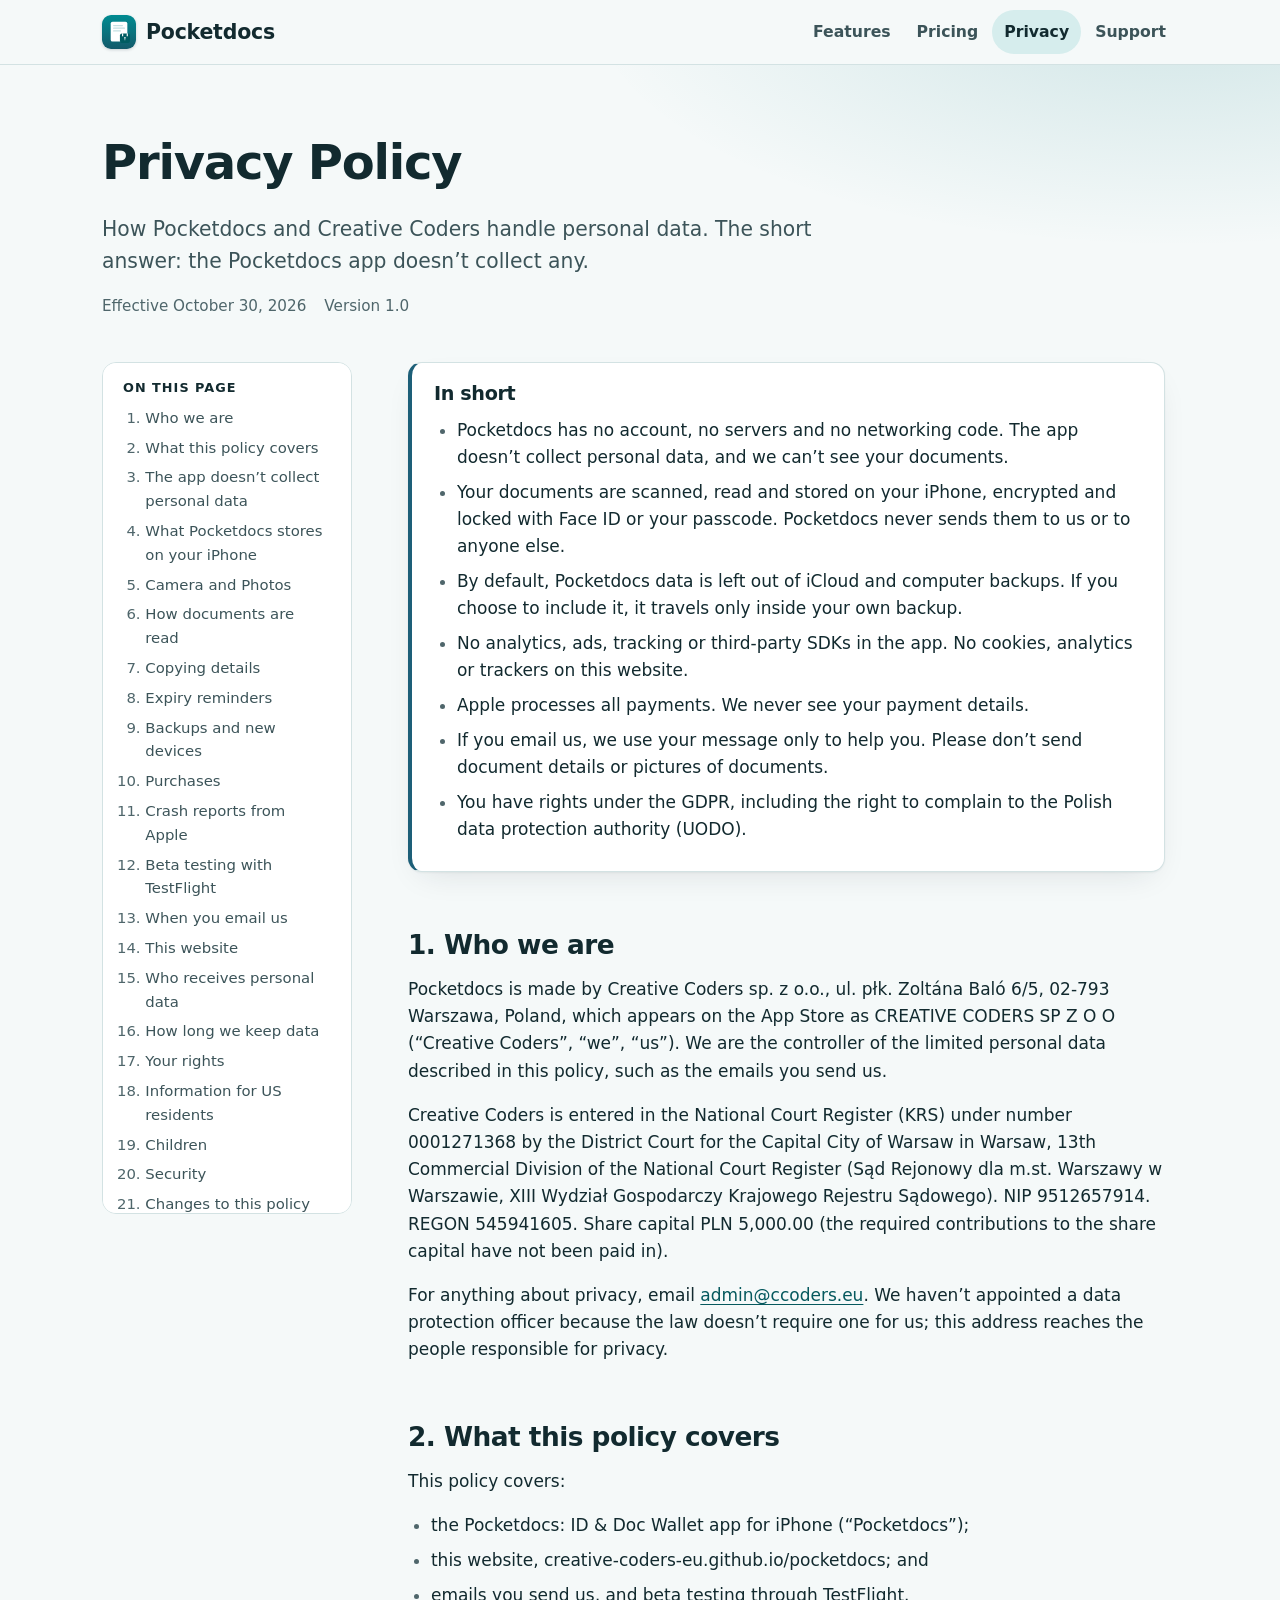
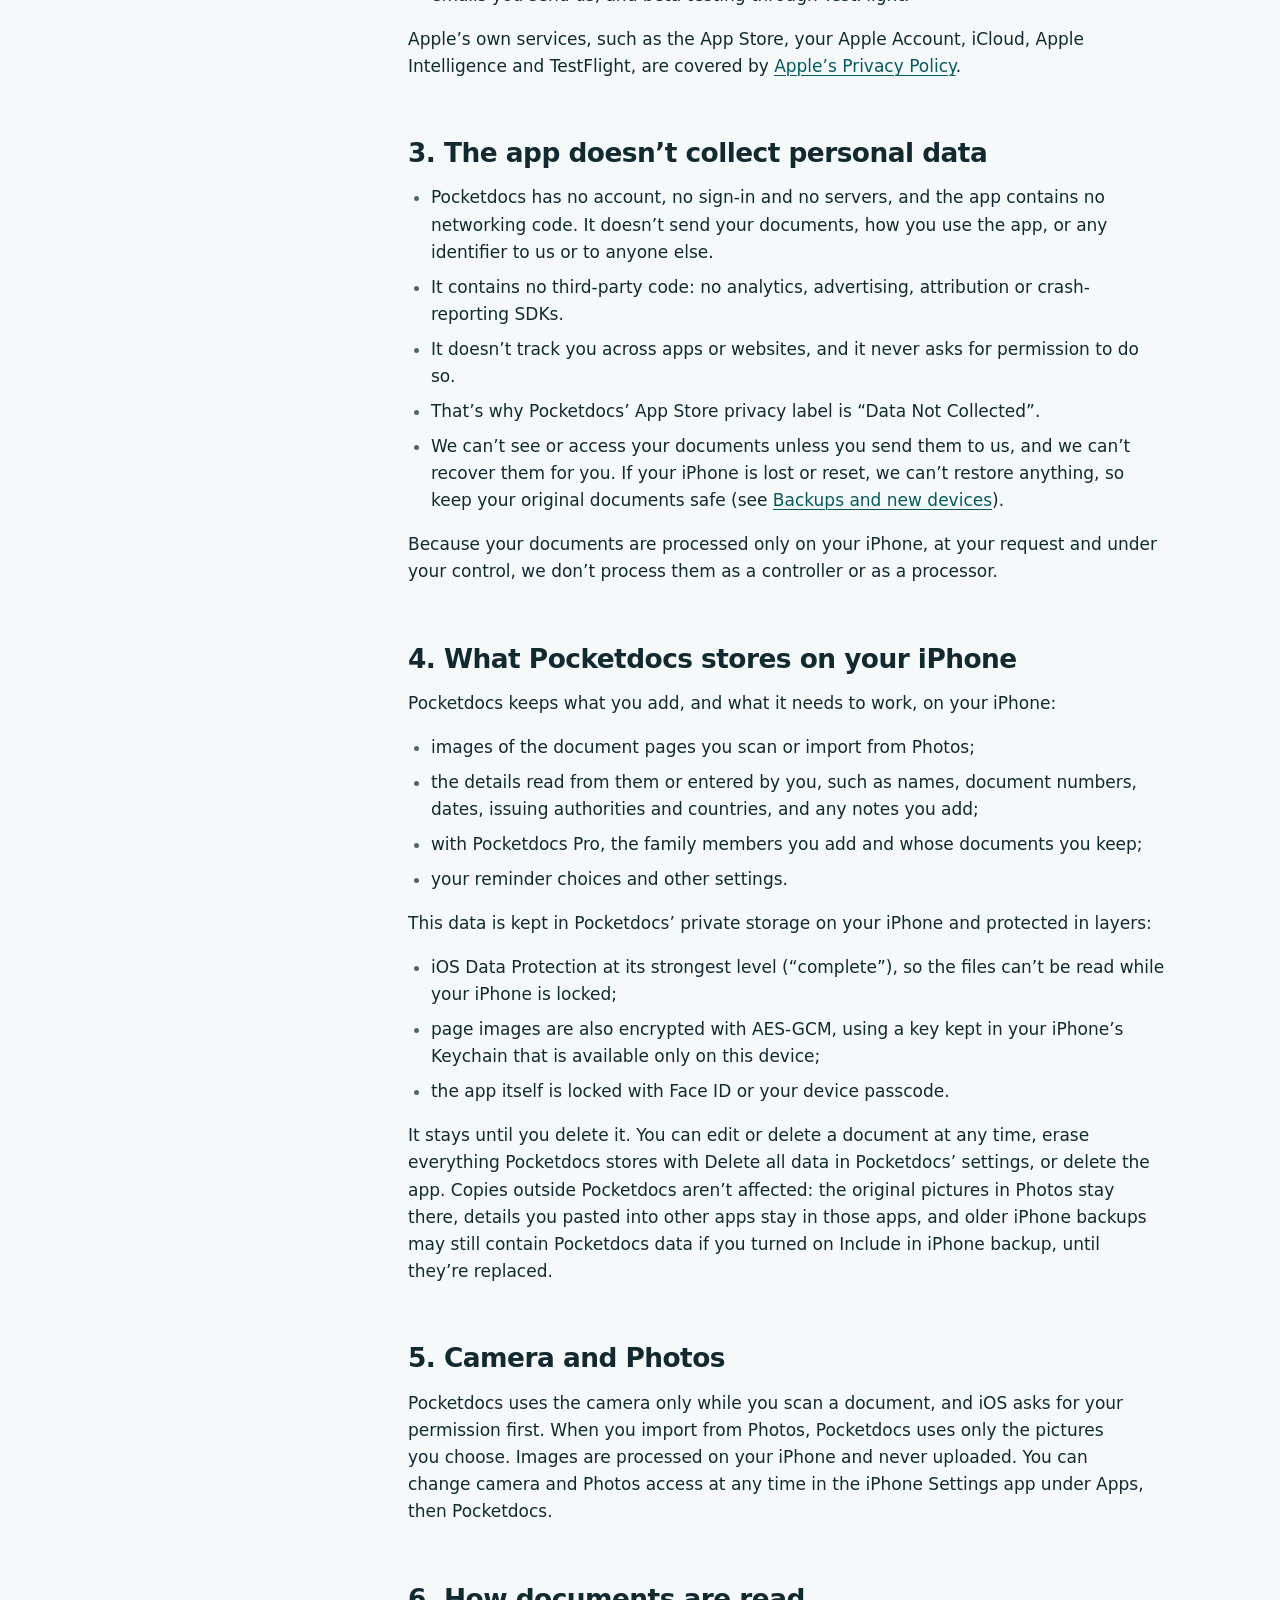
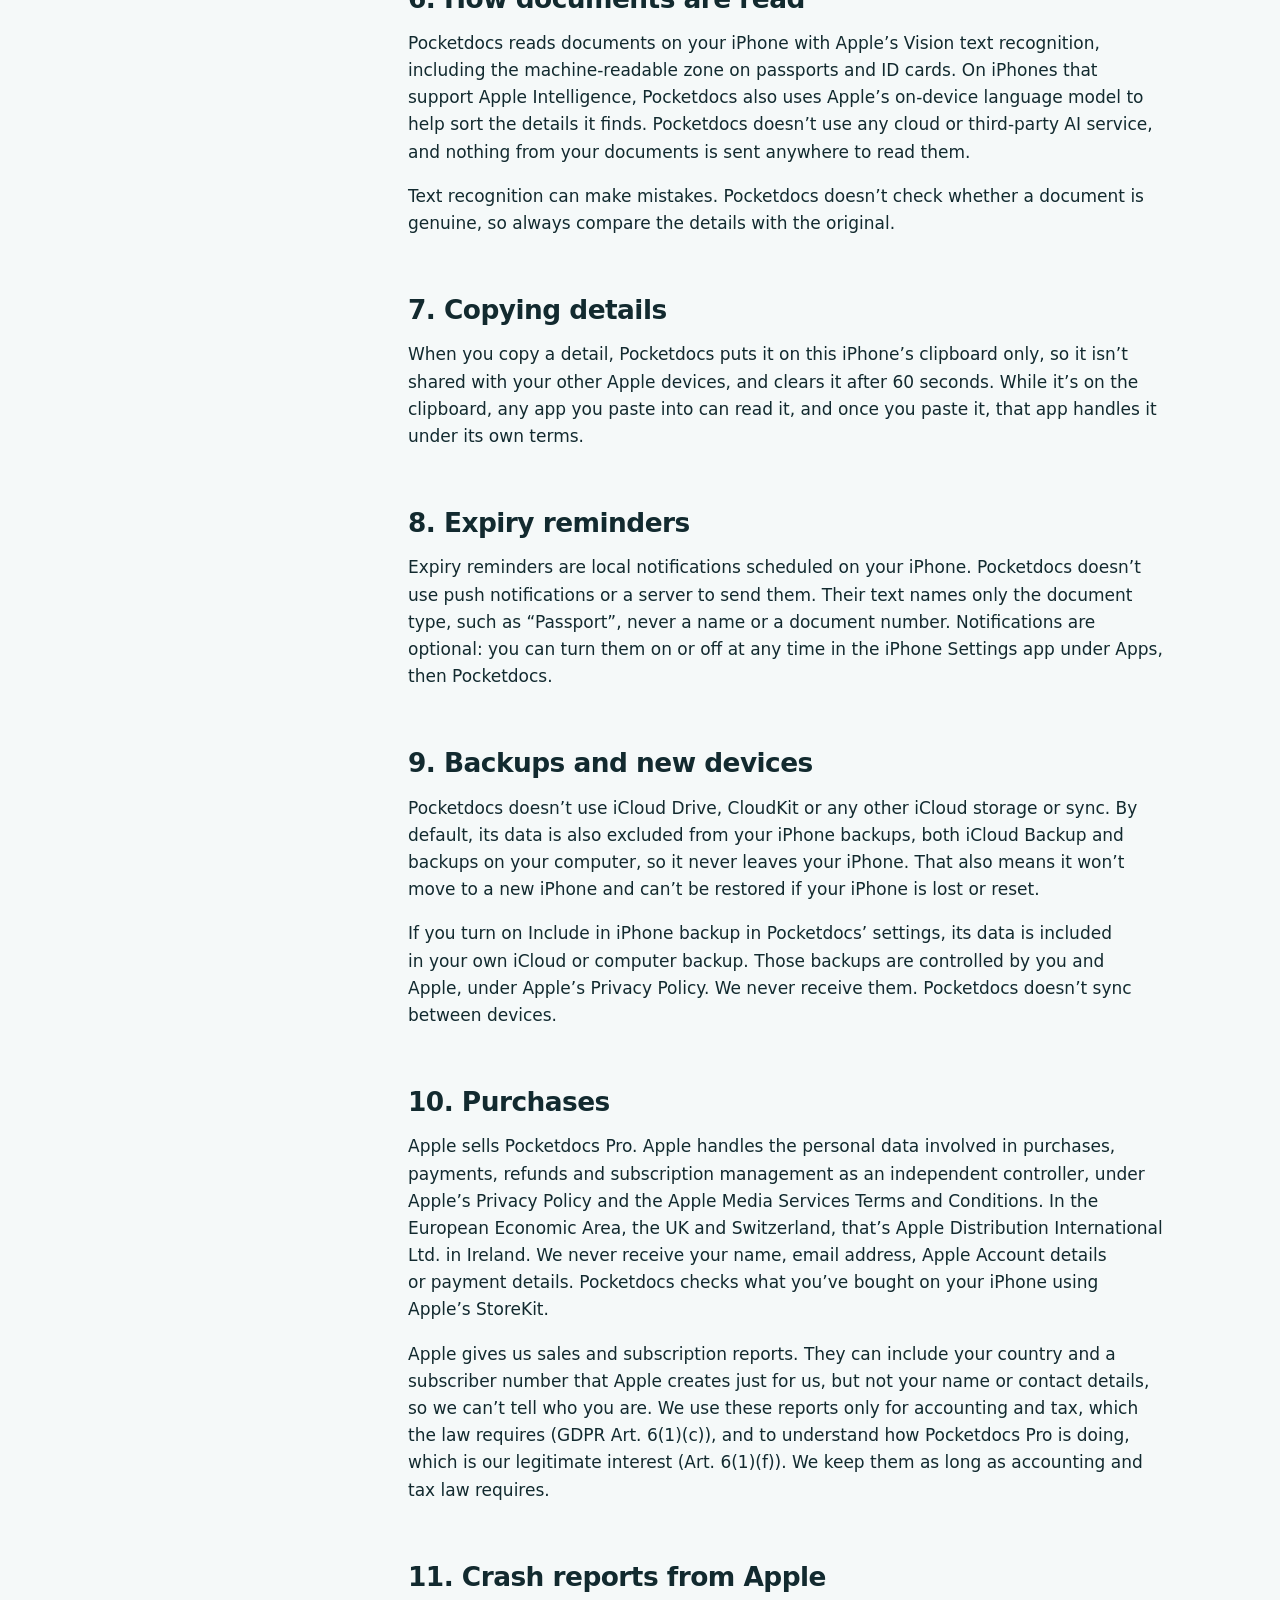
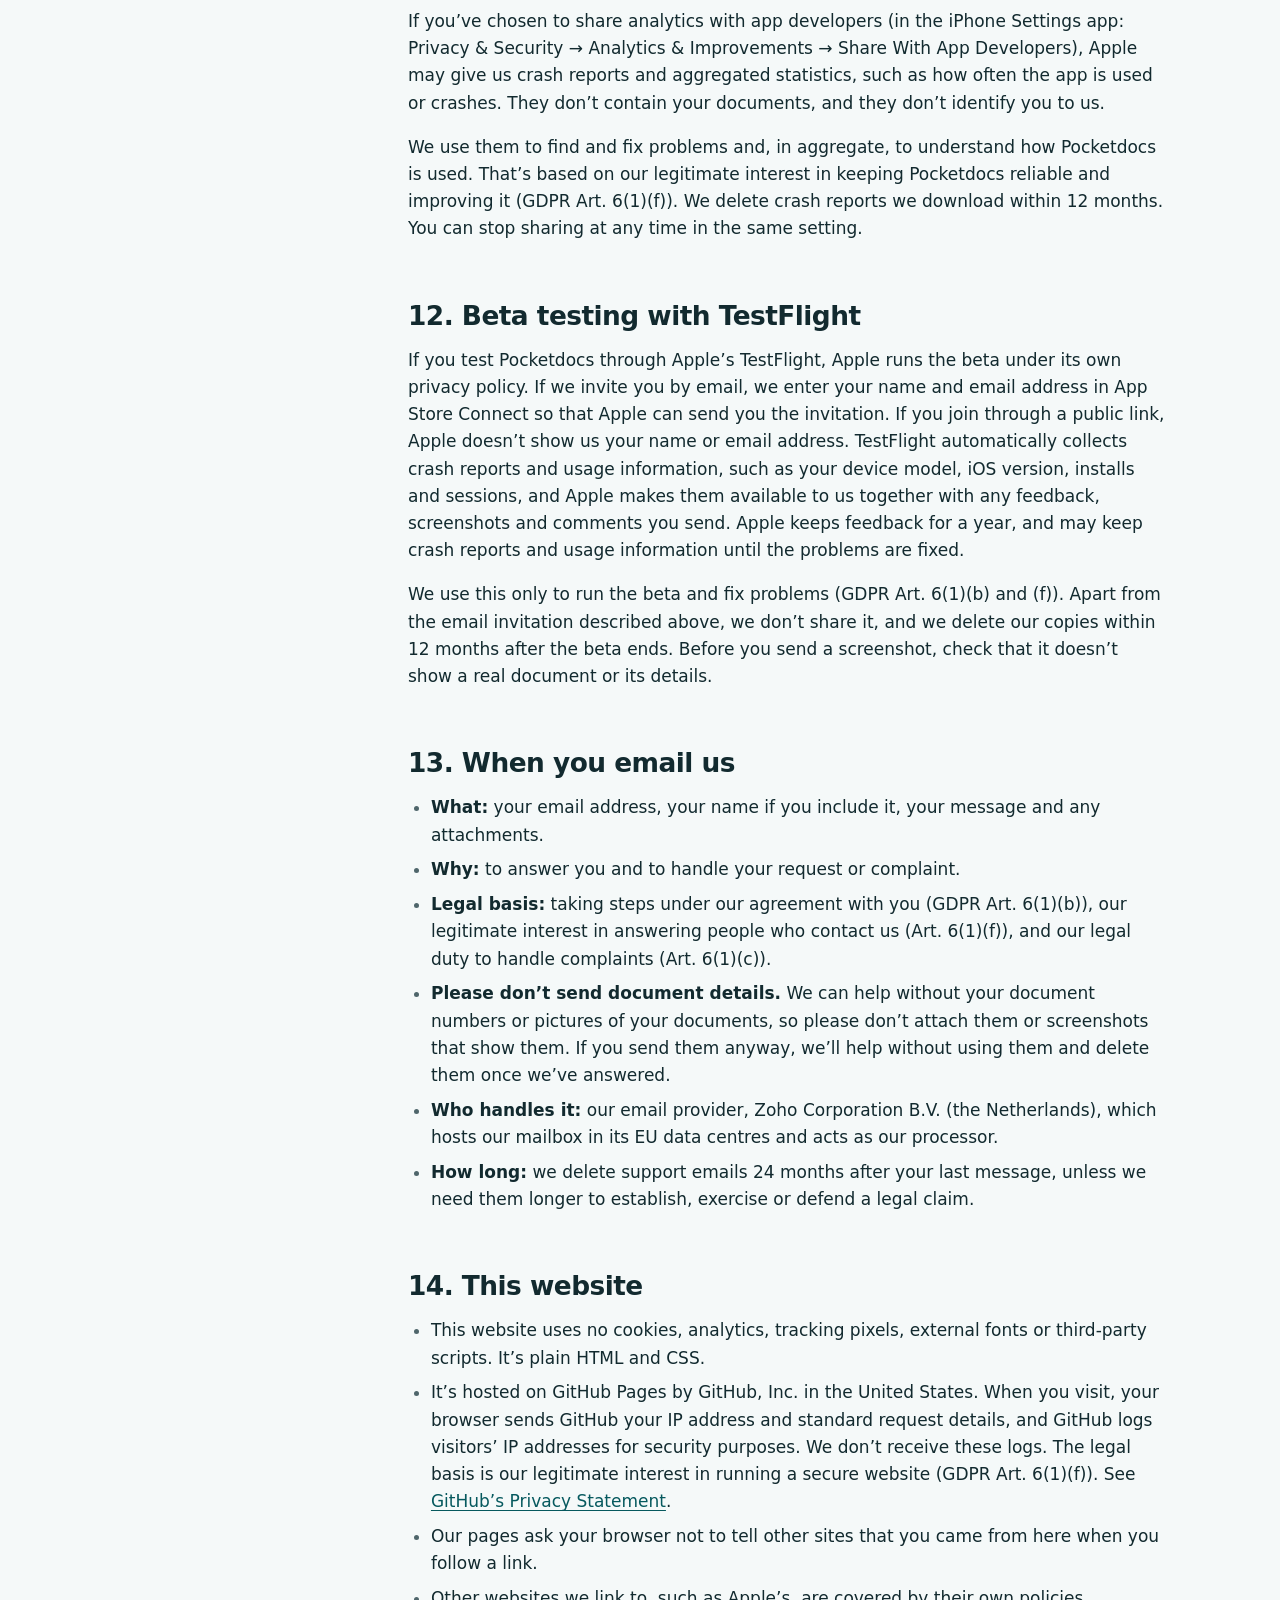
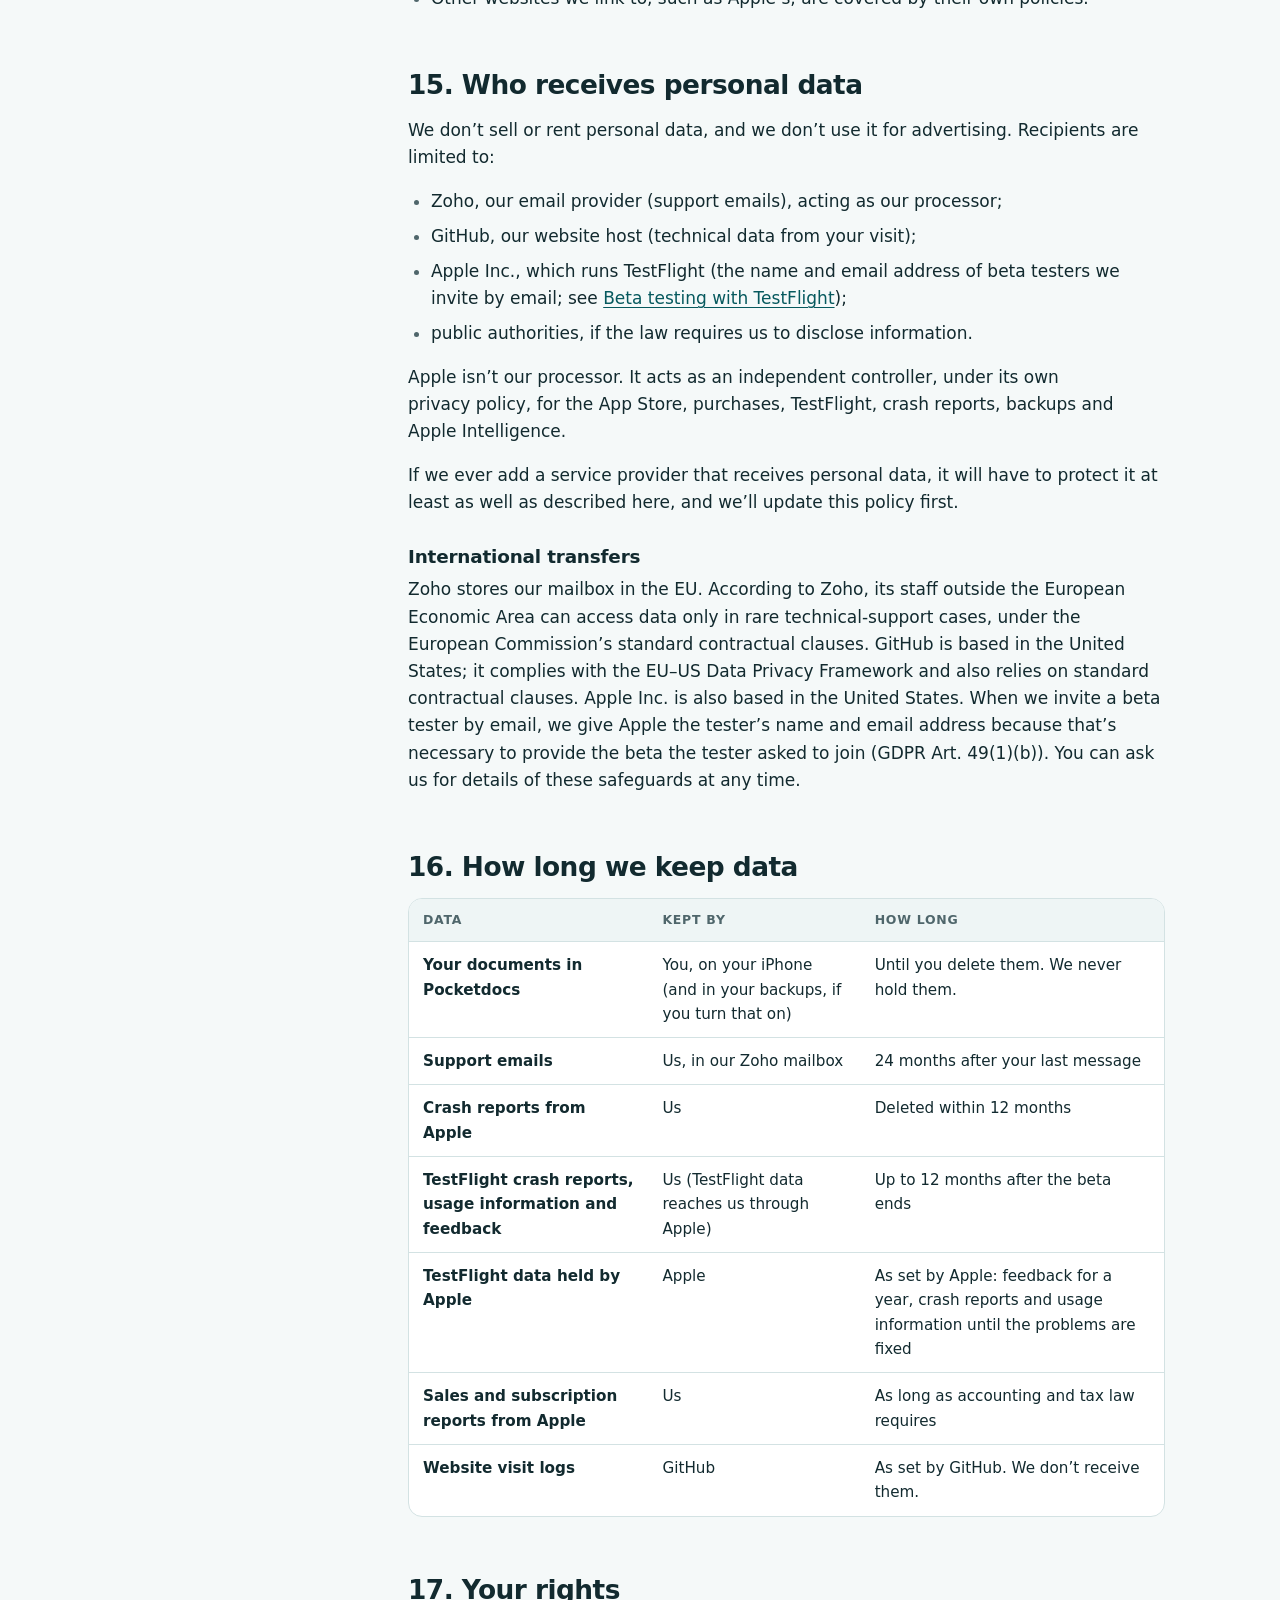
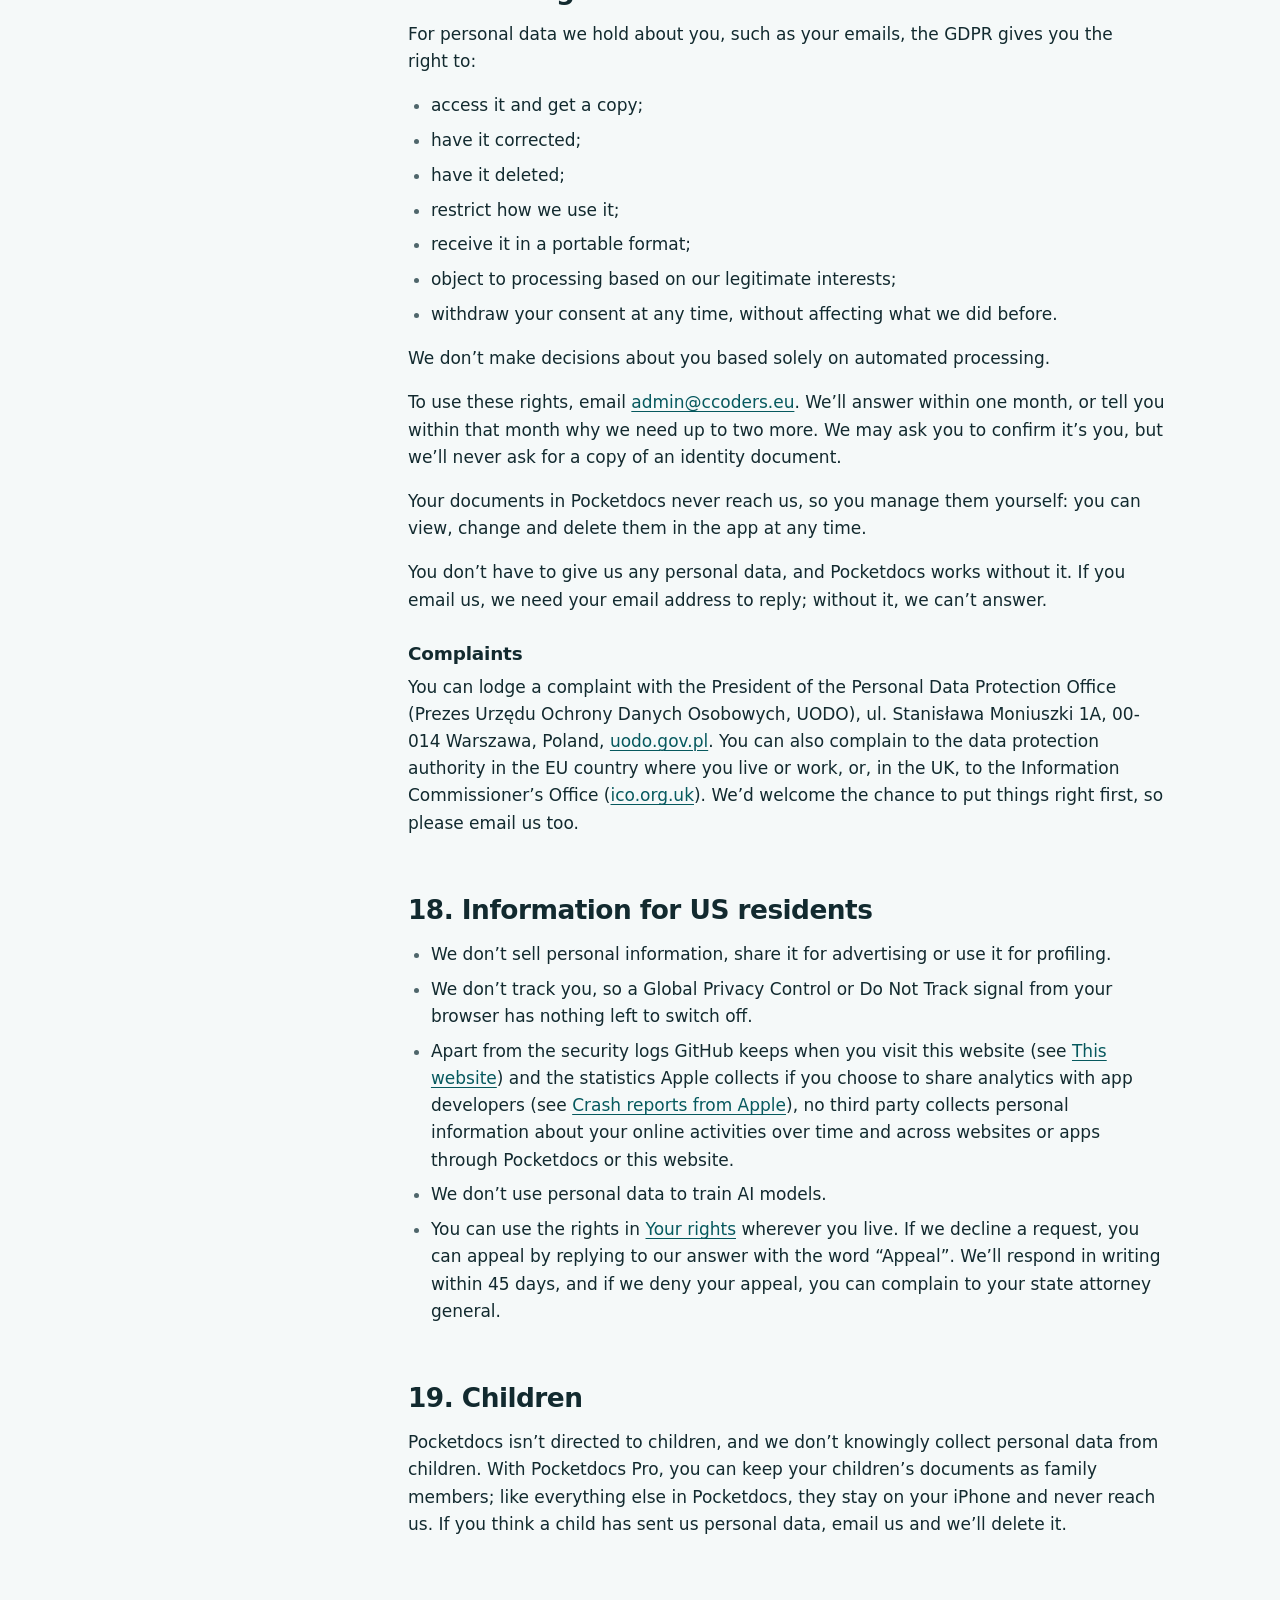
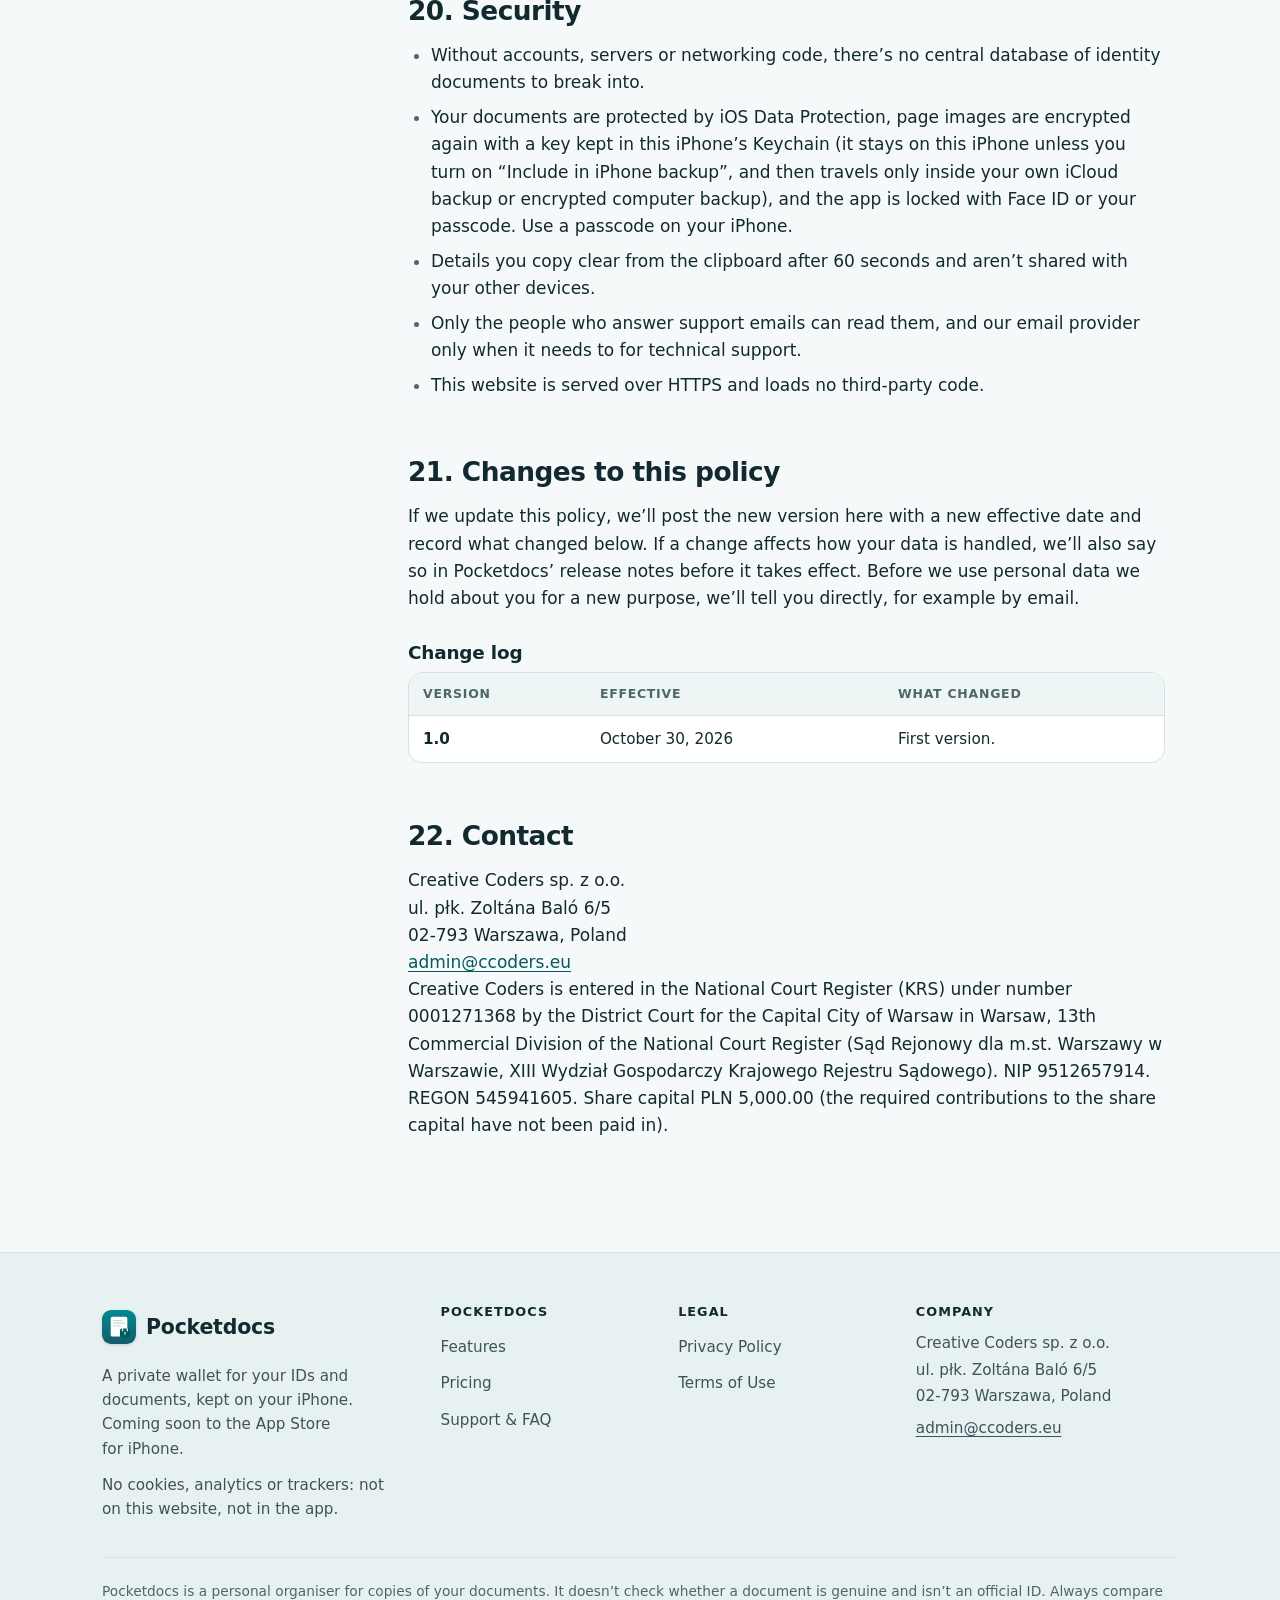
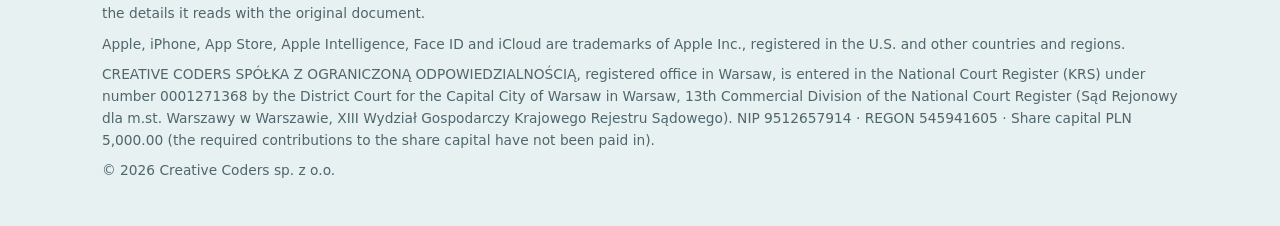
==== commit 756b47d4: "Remove unreleased custom reminders; clarify backup key" ====
--- a/privacy/index.html
+++ b/privacy/index.html
@@ -246,7 +246,7 @@
           <h2 id="security">20. Security</h2>
           <ul>
             <li>Without accounts, servers or networking code, there’s no central database of identity documents to break into.</li>
-            <li>Your documents are protected by iOS Data Protection, page images are encrypted again with a key that stays on this iPhone, and the app is locked with Face ID or your passcode. Use a passcode on your iPhone.</li>
+            <li>Your documents are protected by iOS Data Protection, page images are encrypted again with a key kept in this iPhone’s Keychain (it stays on this iPhone unless you turn on “Include in iPhone backup”, and then travels only inside your own iCloud backup or encrypted computer backup), and the app is locked with Face ID or your passcode. Use a passcode on your iPhone.</li>
             <li>Details you copy clear from the clipboard after 60 seconds and aren’t shared with your other devices.</li>
             <li>Only the people who answer support emails can read them, and our email provider only when it needs to for technical support.</li>
             <li>This website is served over HTTPS and loads no third-party code.</li>
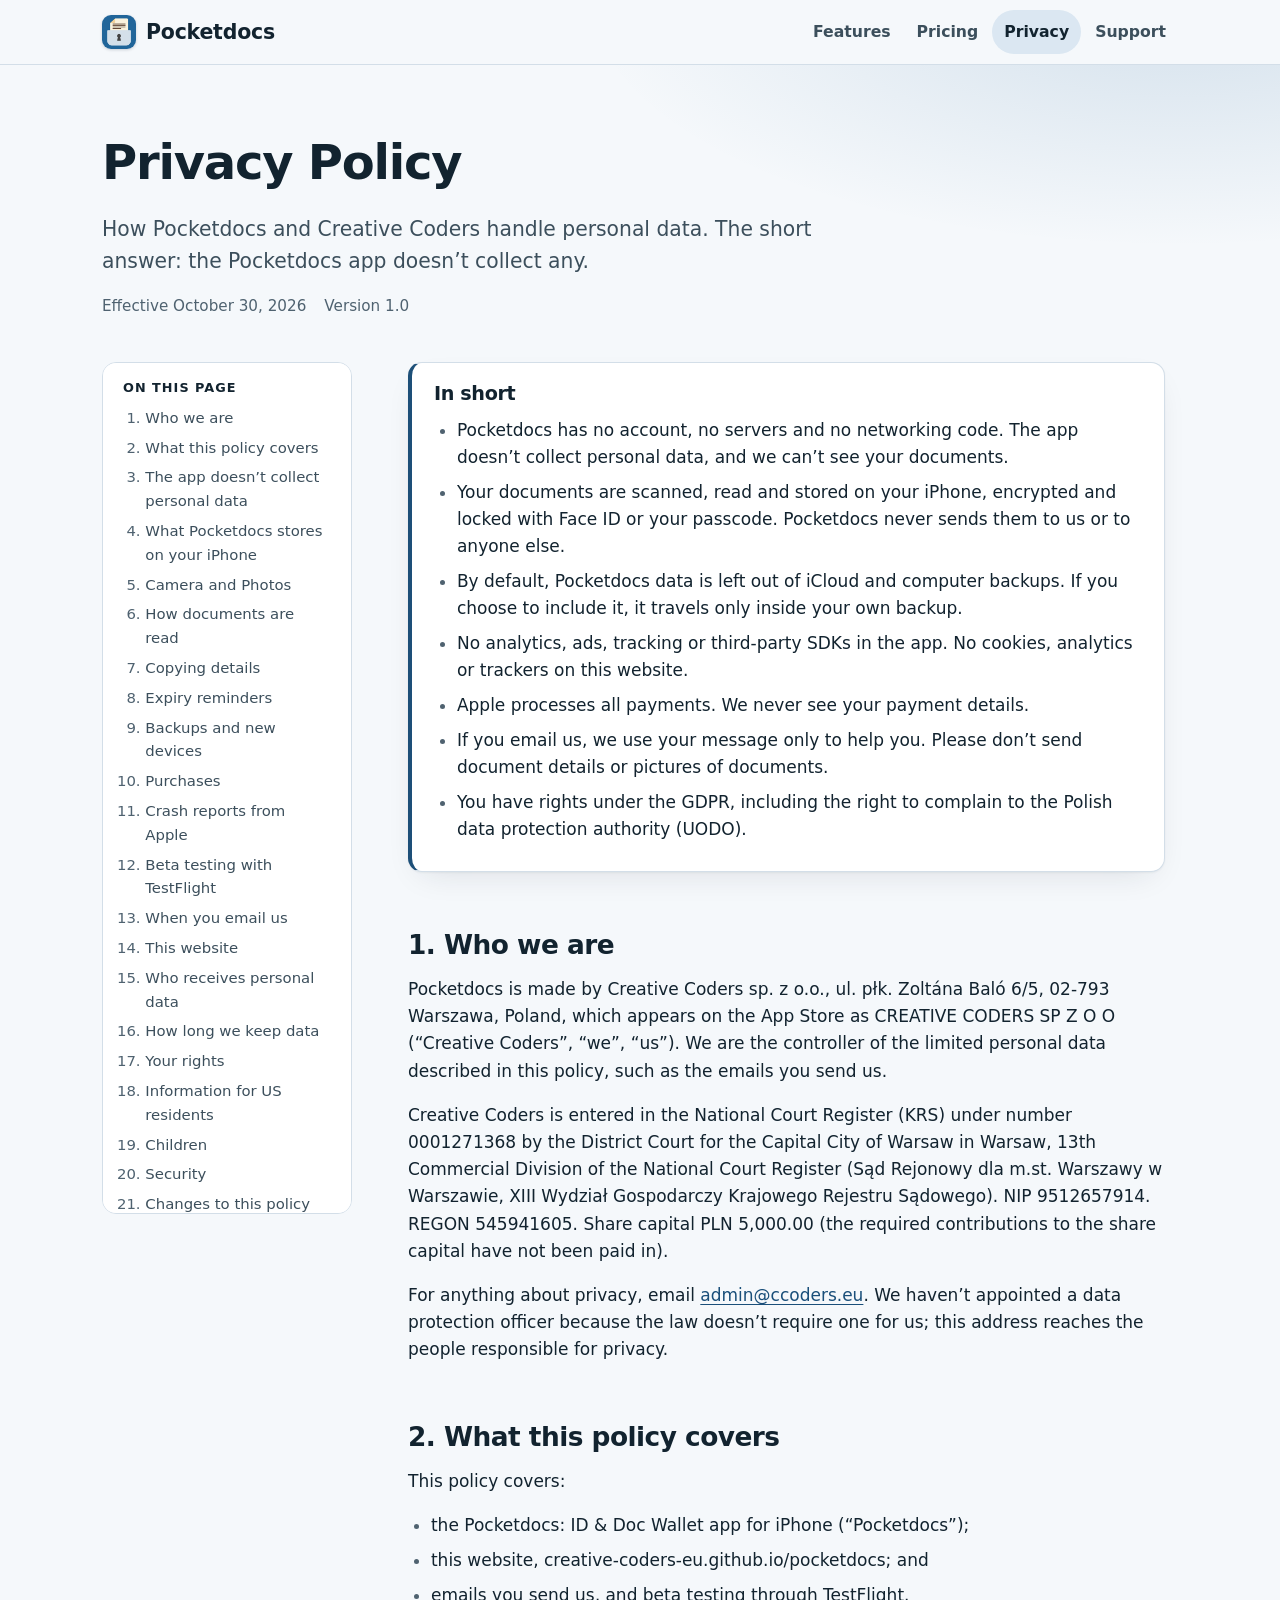
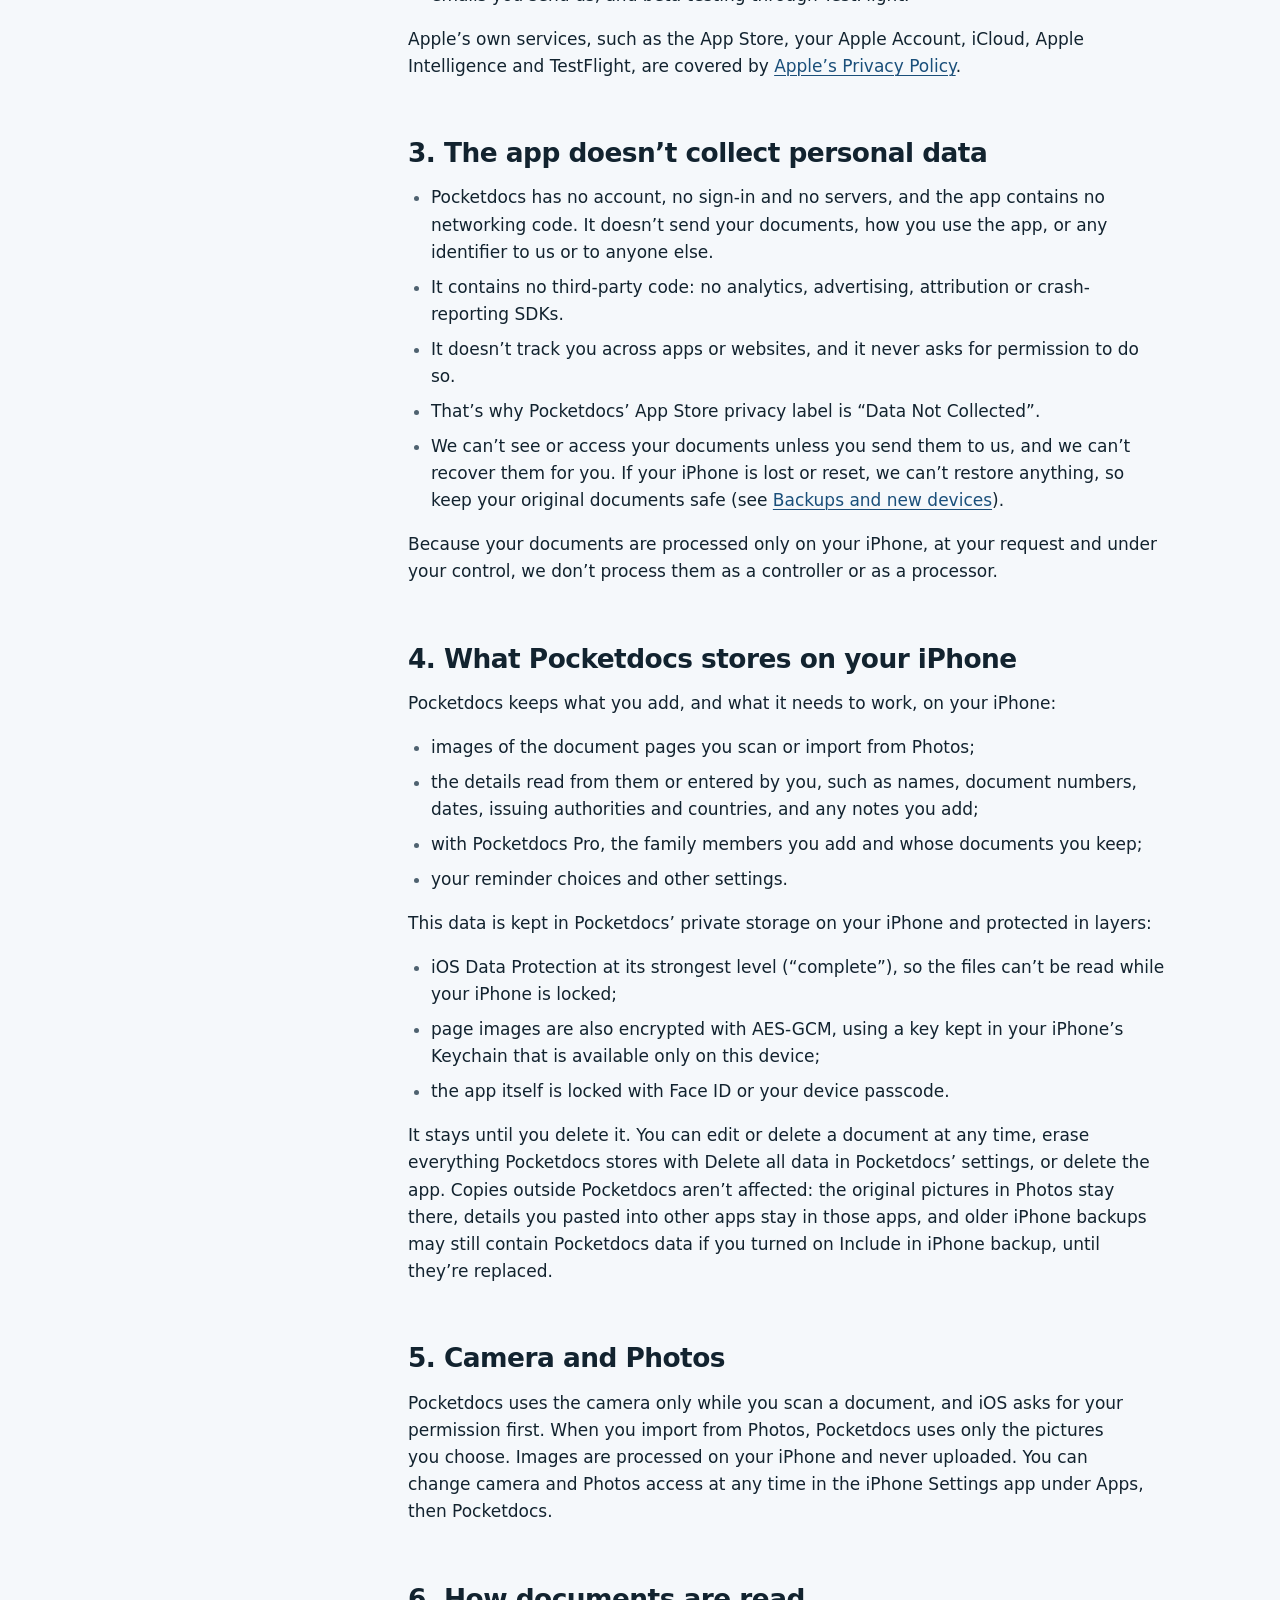
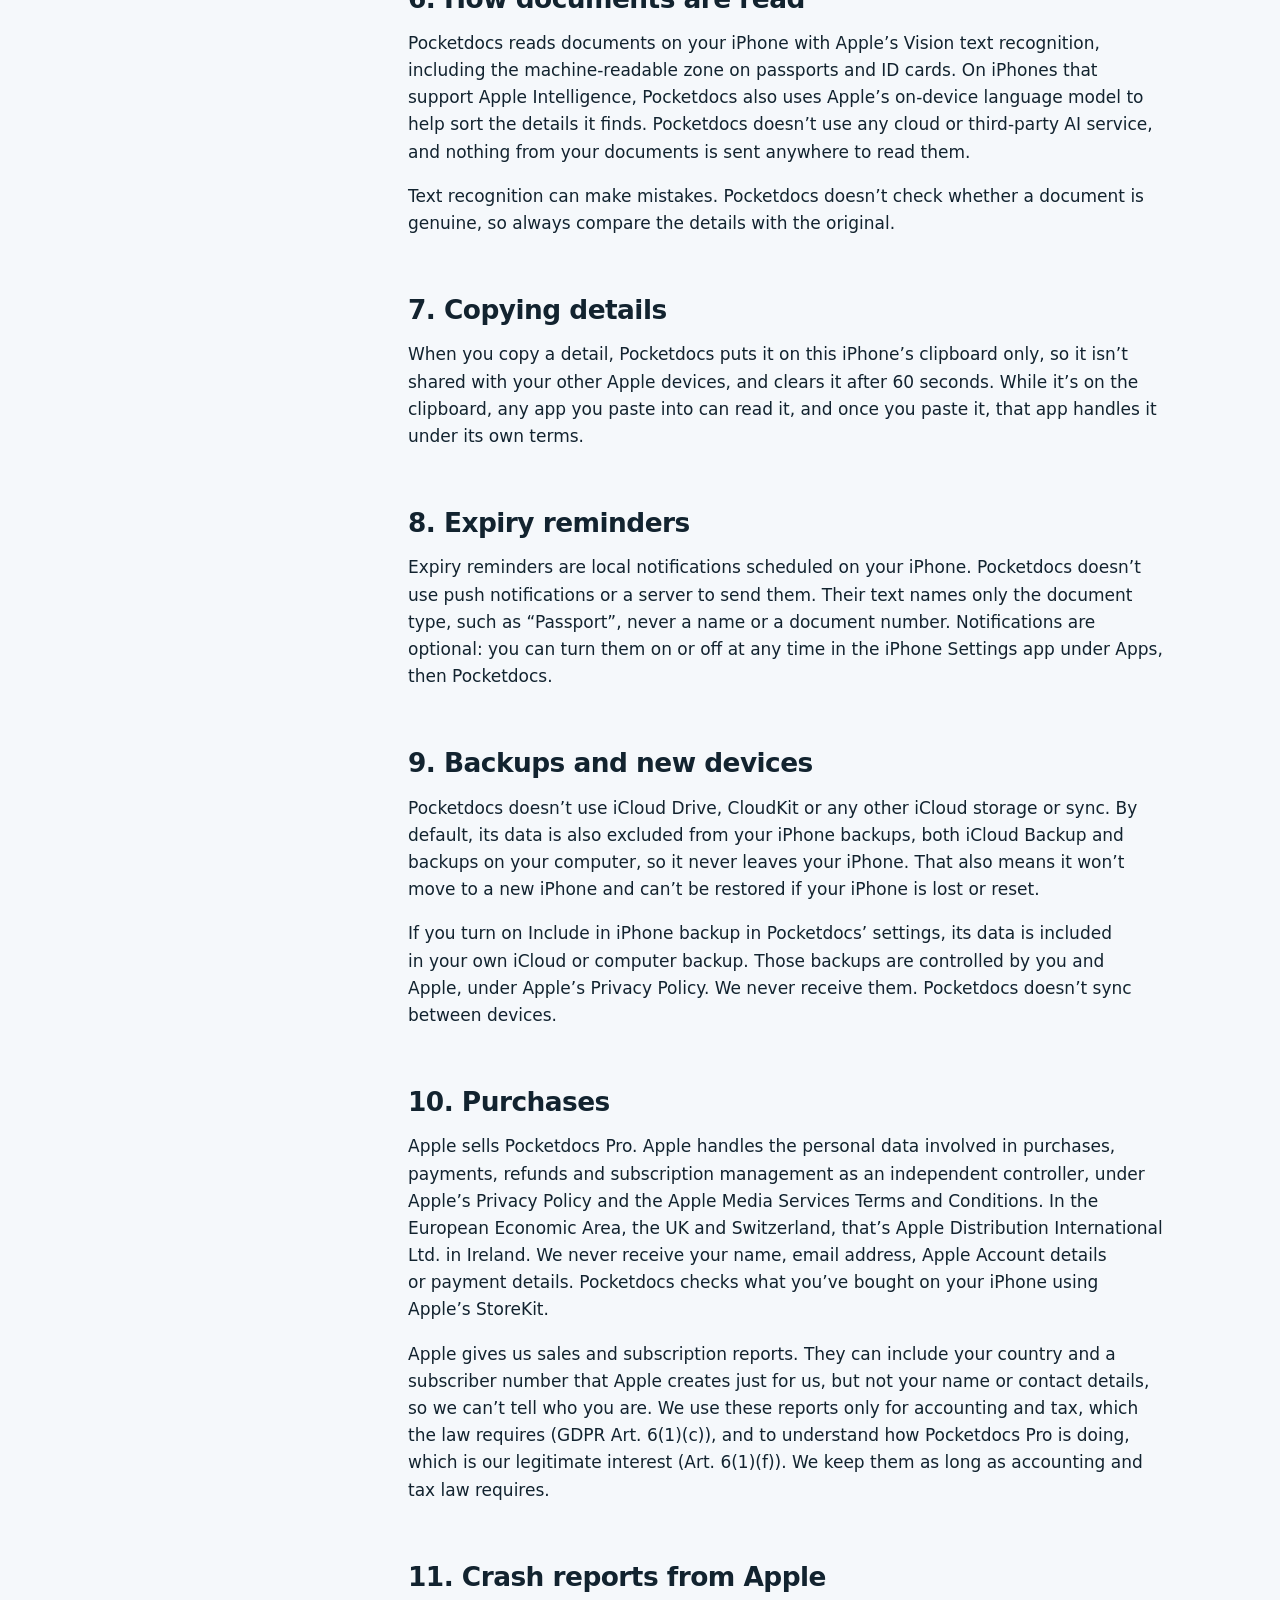
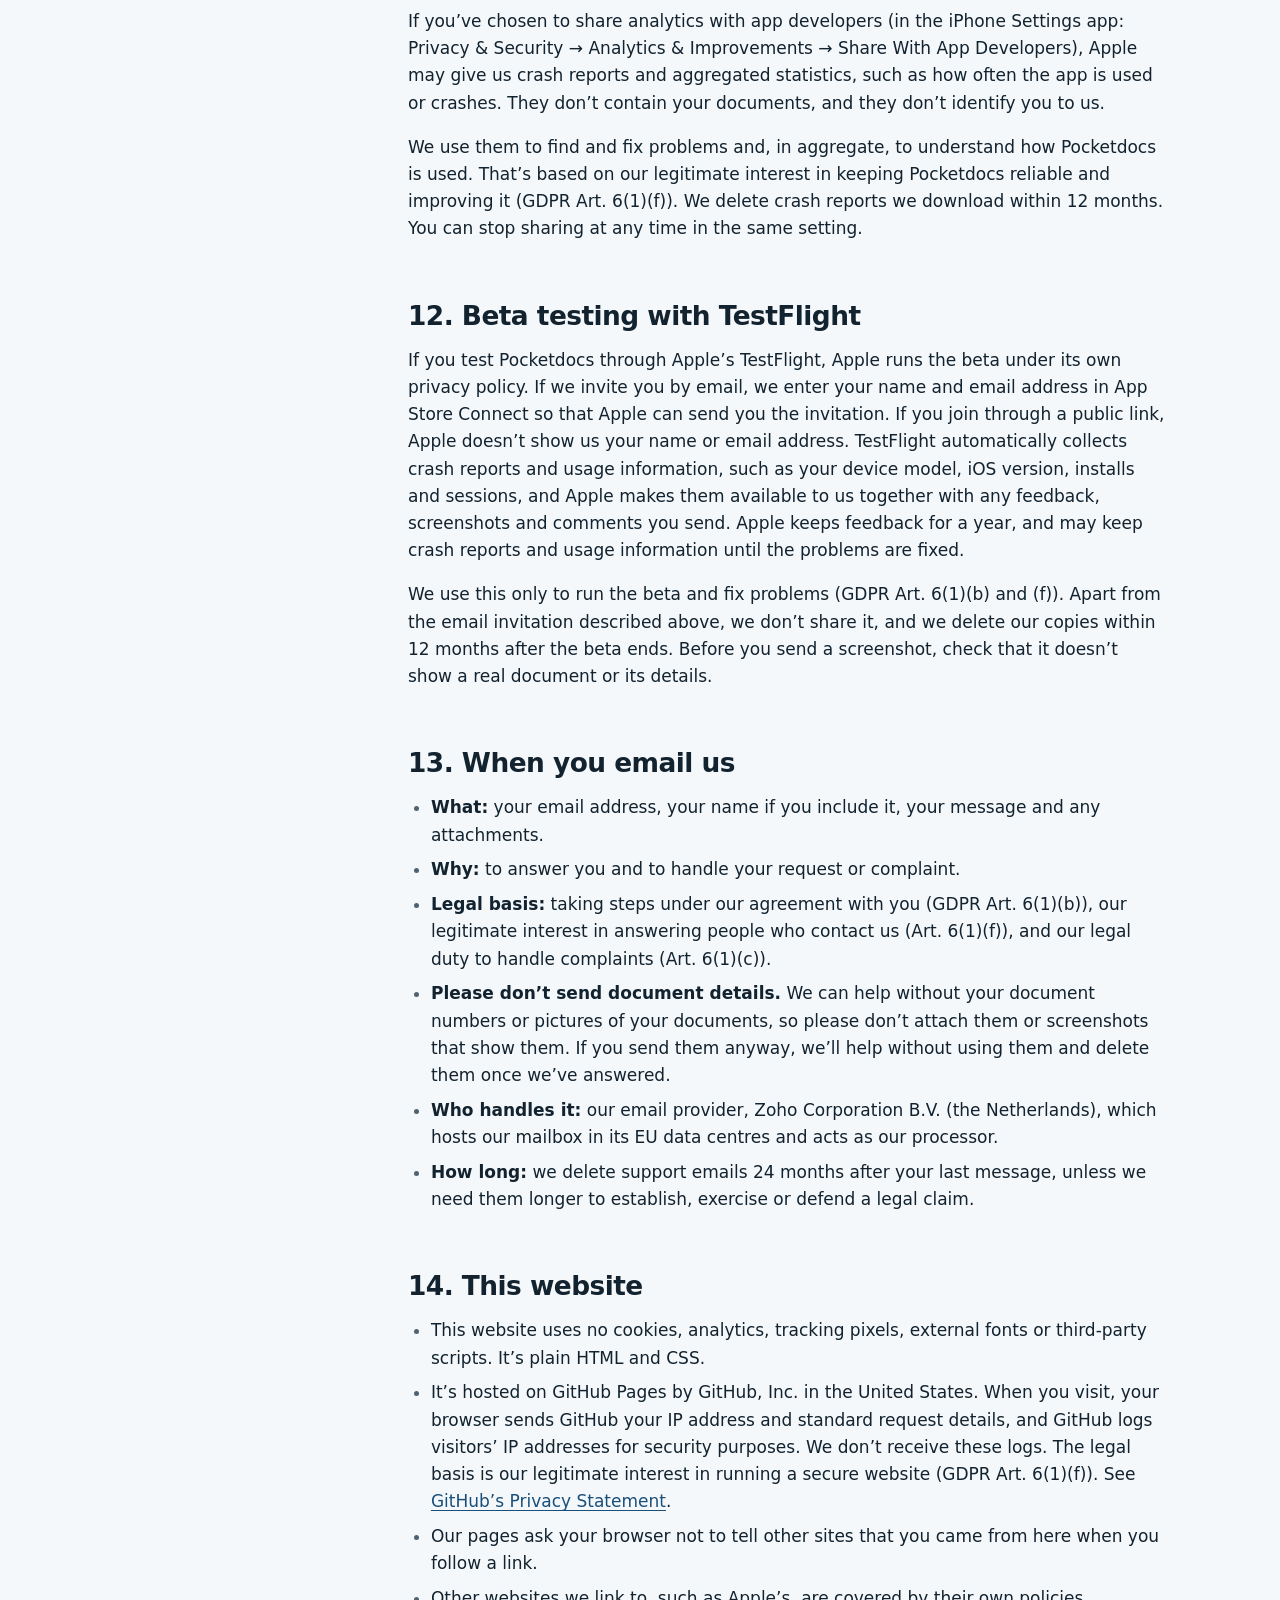
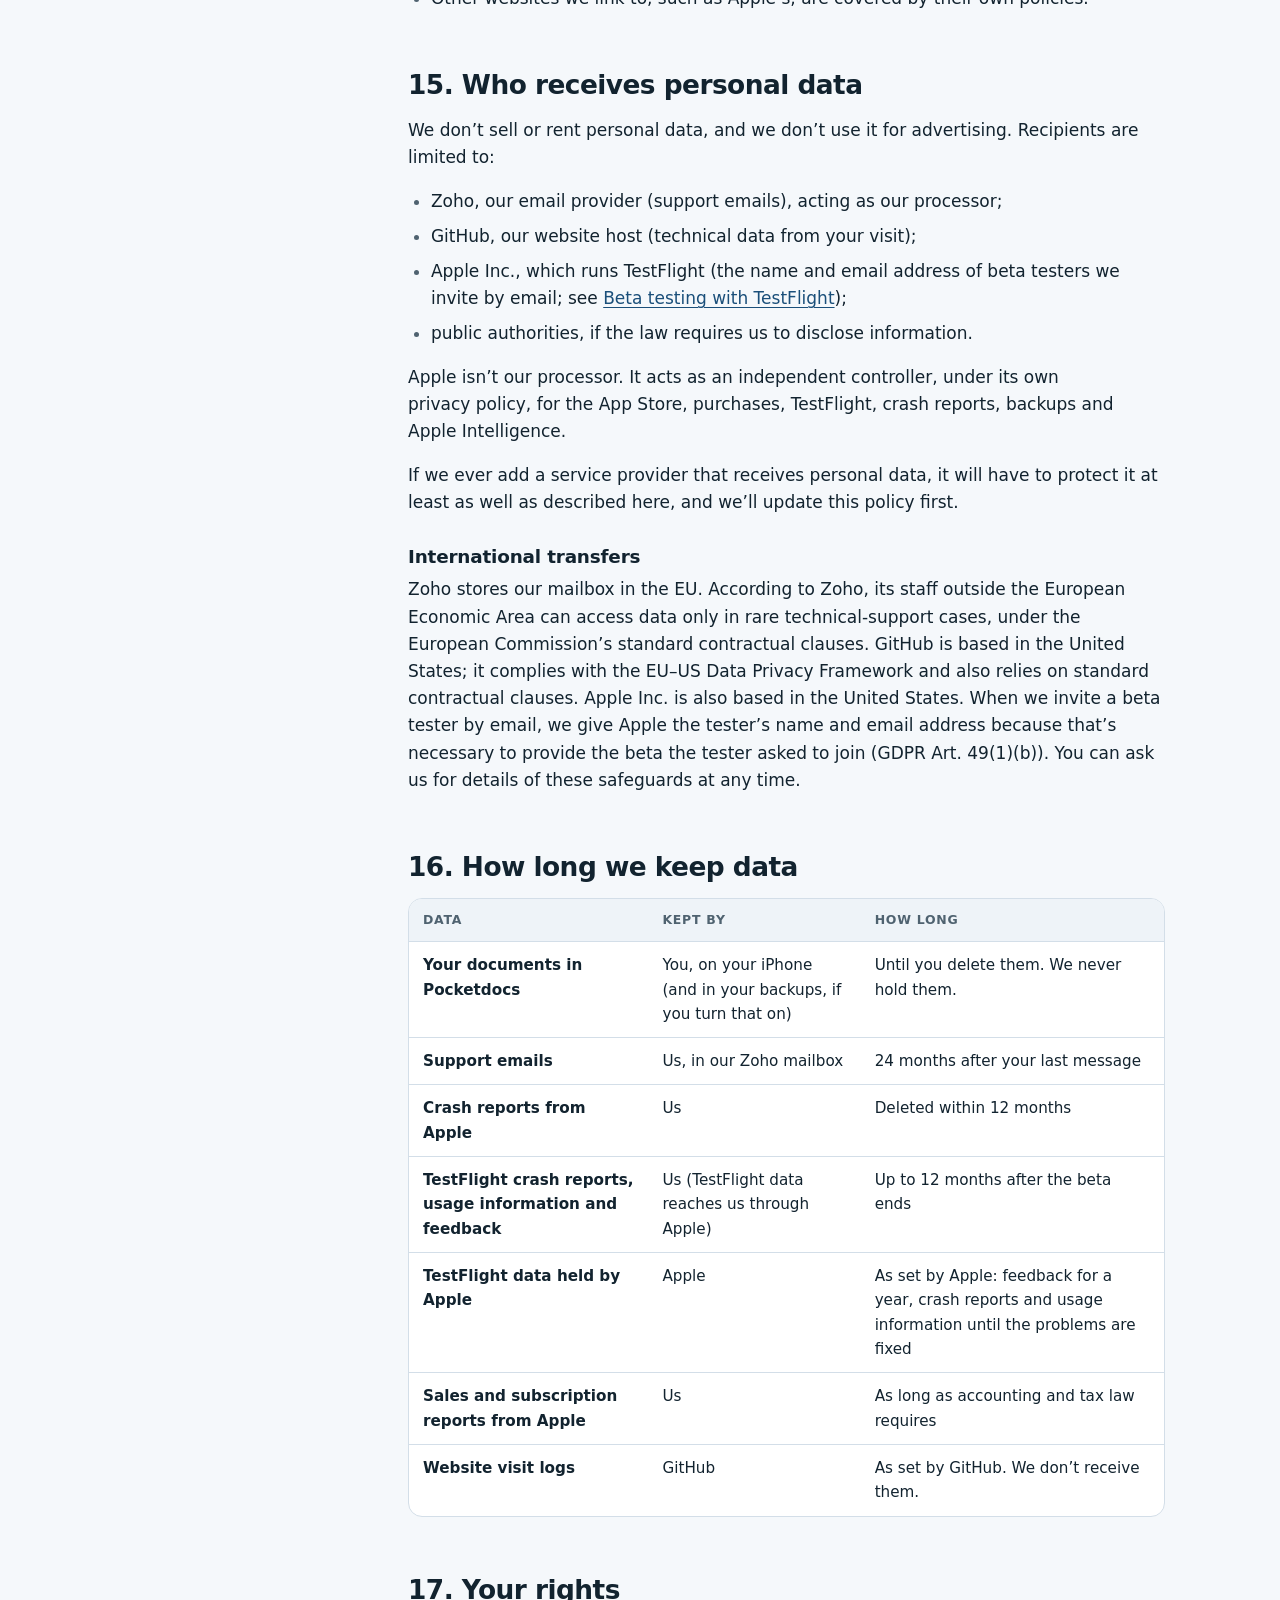
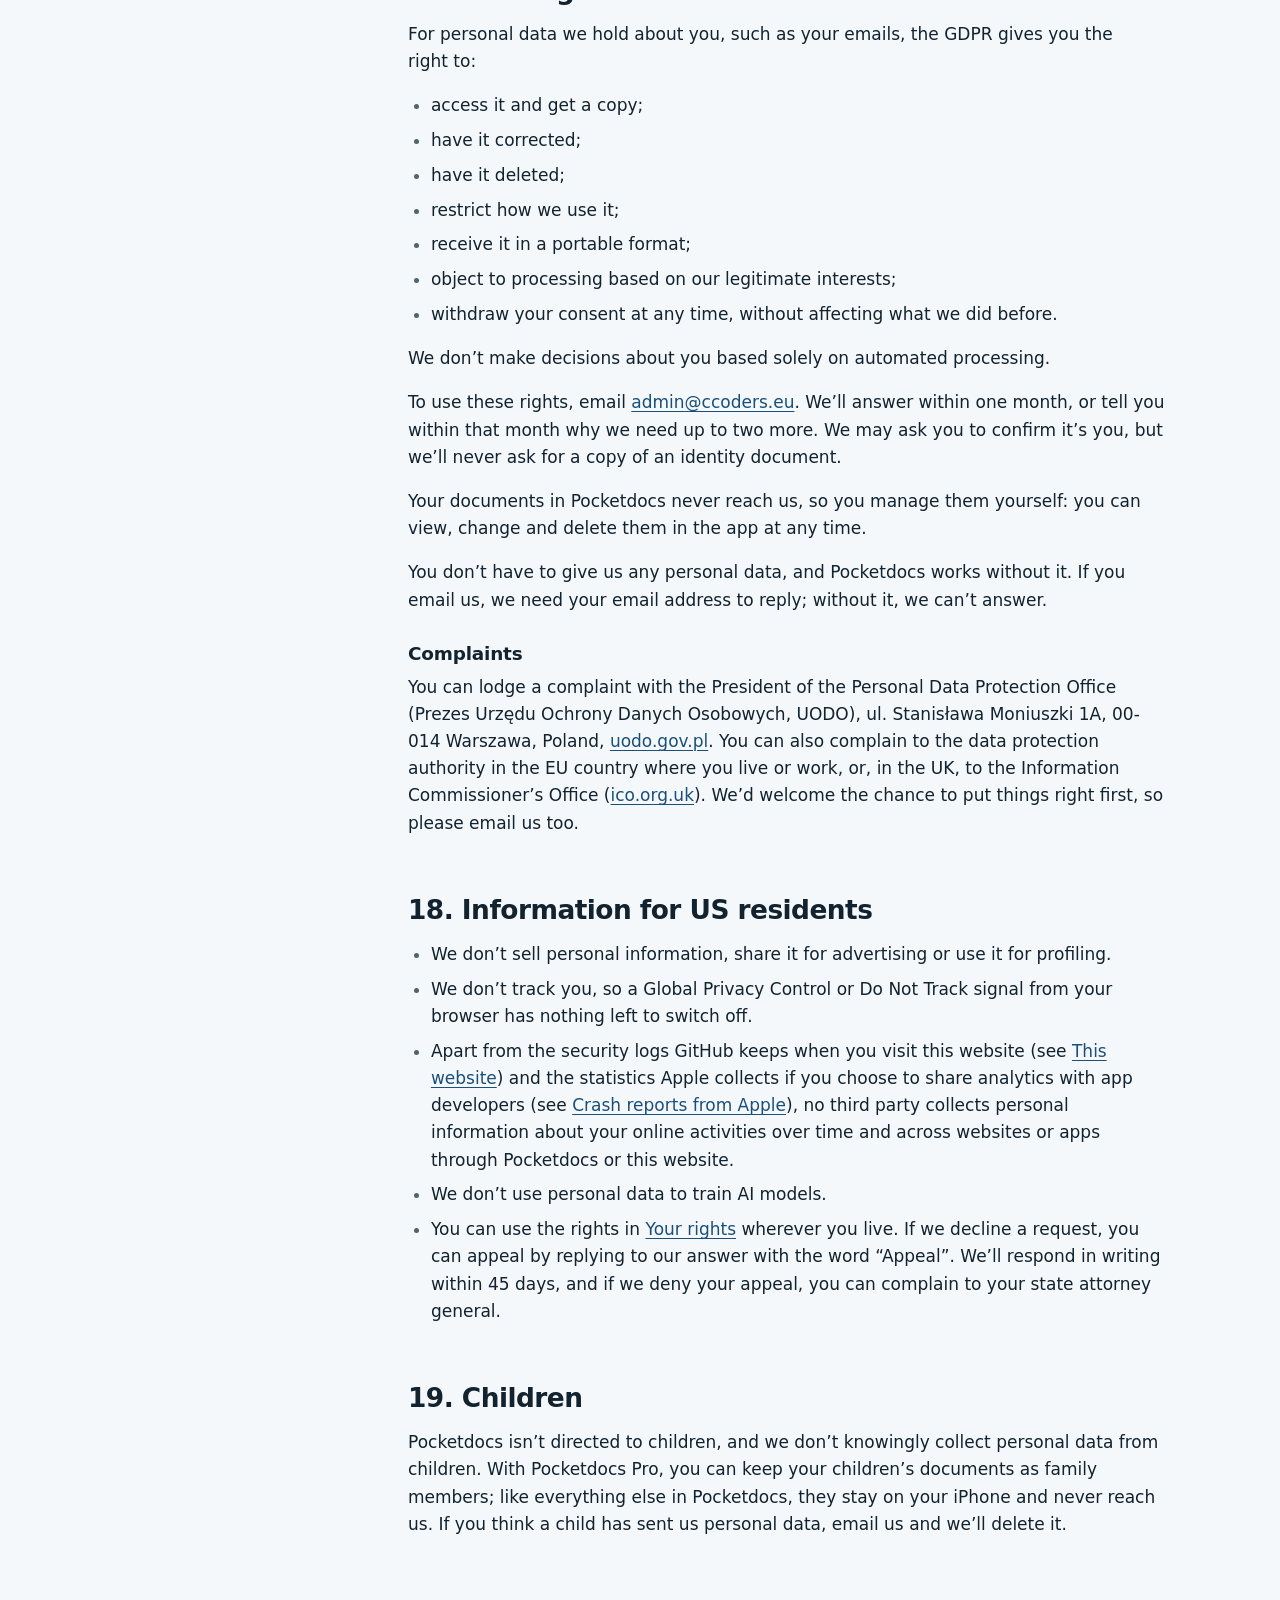
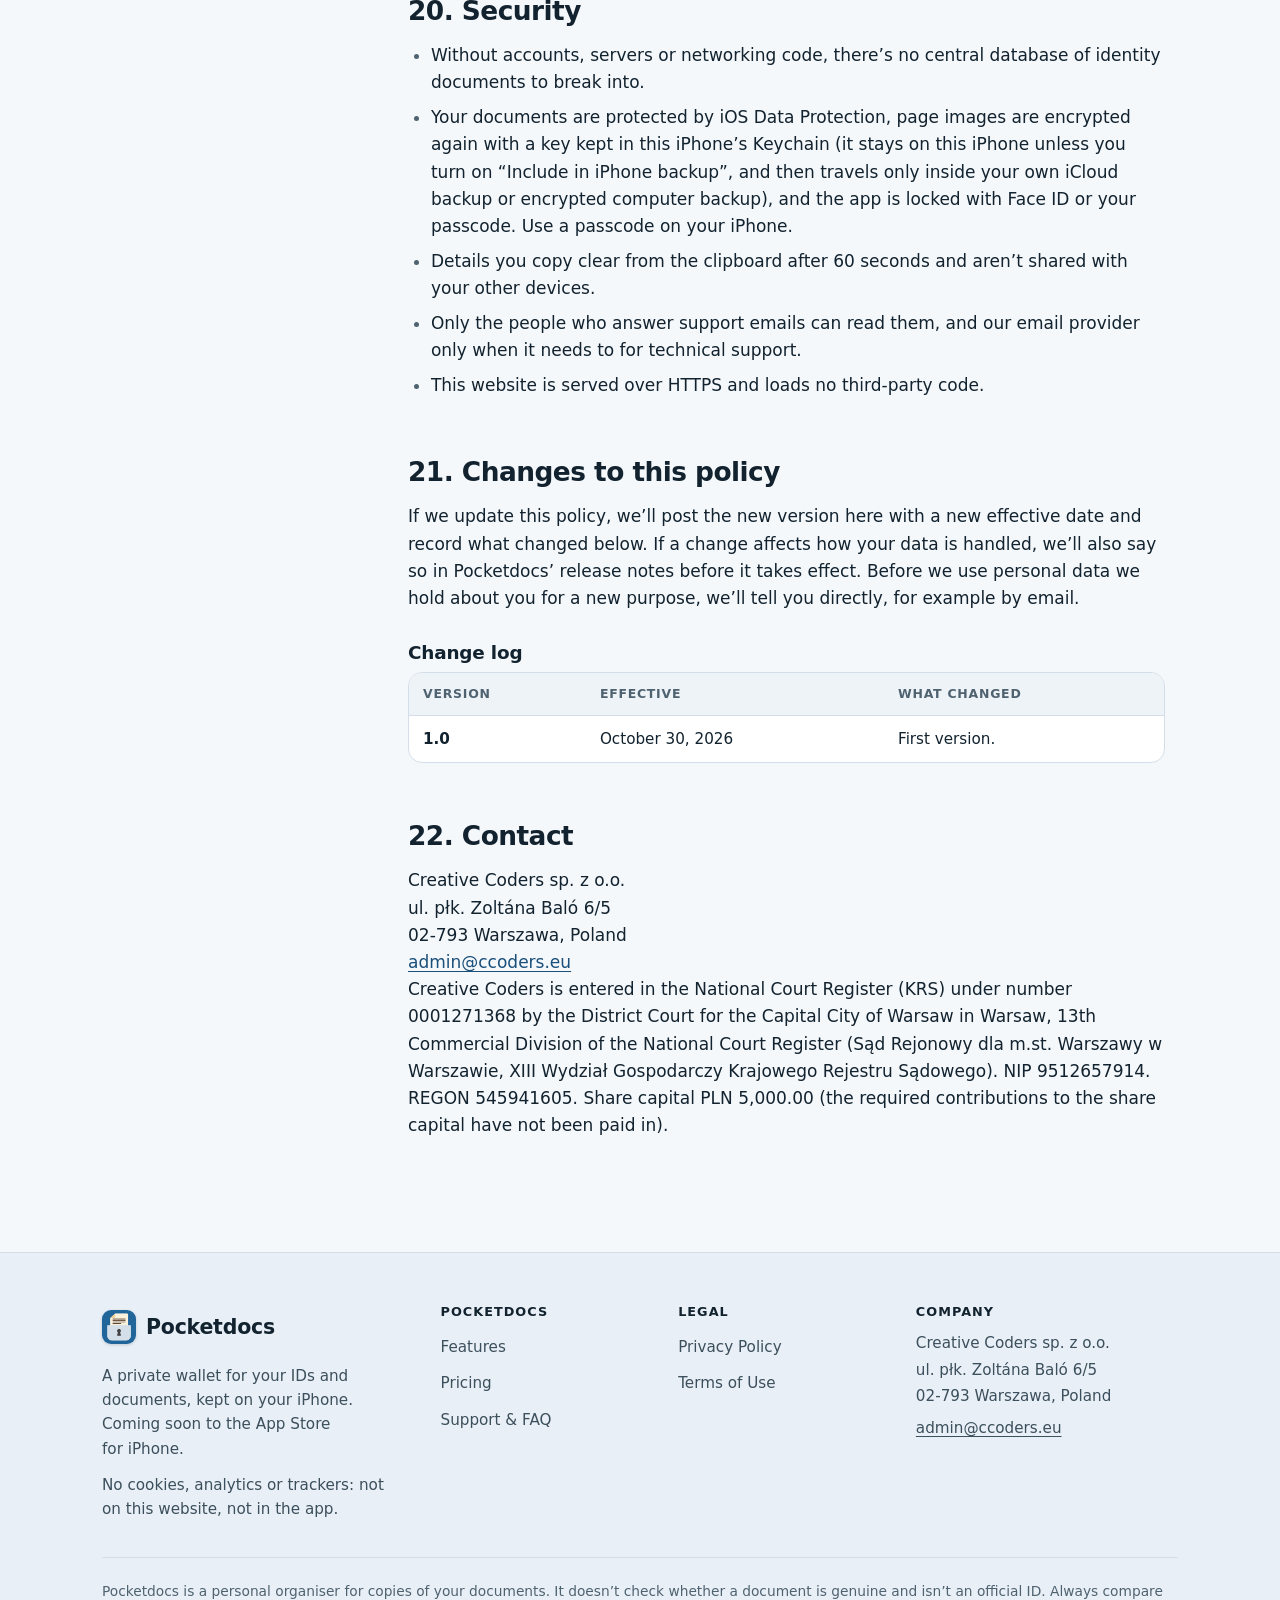
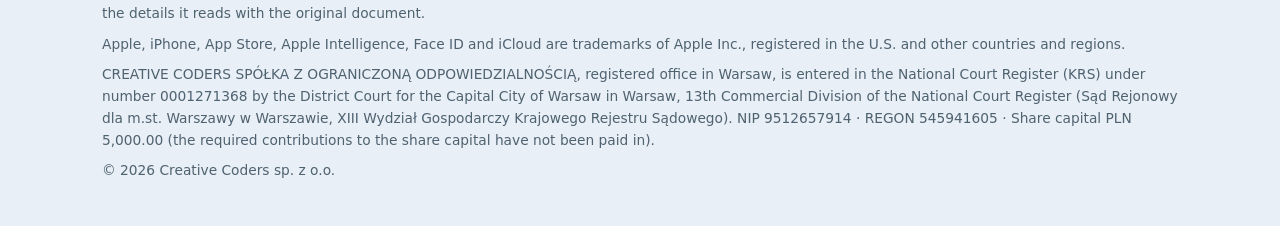
==== commit 5b6b6390: "New Pocketdocs logo and blue palette" ====
--- a/privacy/index.html
+++ b/privacy/index.html
@@ -7,8 +7,8 @@
   <meta name="description" content="How Pocketdocs handles personal data: the app collects none. Documents are stored and read on your iPhone, Apple processes payments, and there is no tracking. GDPR rights and contact details.">
   <link rel="canonical" href="https://creative-coders-eu.github.io/pocketdocs/privacy/">
   <meta name="color-scheme" content="light dark">
-  <meta name="theme-color" content="#f5f9f9" media="(prefers-color-scheme: light)">
-  <meta name="theme-color" content="#0c1517" media="(prefers-color-scheme: dark)">
+  <meta name="theme-color" content="#f5f8fb" media="(prefers-color-scheme: light)">
+  <meta name="theme-color" content="#0c1218" media="(prefers-color-scheme: dark)">
   <meta name="referrer" content="no-referrer">
   <meta http-equiv="Content-Security-Policy" content="default-src 'none'; style-src 'self'; img-src 'self'; base-uri 'none'; form-action 'none'">
   <meta property="og:type" content="website">
--- a/assets/site.css
+++ b/assets/site.css
@@ -10,38 +10,38 @@
 :root {
   color-scheme: light dark;
 
-  --bg: #f5f9f9;
-  --bg-tint: #e8f1f2;
+  --bg: #f5f8fb;
+  --bg-tint: #e8eff6;
   --surface: #ffffff;
-  --surface-2: #eef5f5;
-  --border: #d3e2e3;
-  --border-strong: #adc6c8;
-
-  --ink: #122a2f;
-  --ink-2: #3c5459;
-  --ink-3: #4f666b;
-
-  --accent: #0a7c82;
-  --accent-hover: #086c72;
+  --surface-2: #eef3f8;
+  --border: #d3dee8;
+  --border-strong: #adc0d1;
+
+  --ink: #12232f;
+  --ink-2: #3c4f5c;
+  --ink-3: #4f6270;
+
+  --accent: #22659b;
+  --accent-hover: #1c5684;
   --accent-ink: #ffffff;
-  --accent-soft: #d6eded;
-  --accent-text: #06595e;
-
-  --teal: #1d5f78;
-  --teal-soft: #dceaf1;
-
-  --focus: #06595e;
-
-  --band: #0f3a40;
-  --on-band: #eef6f6;
-  --on-band-2: #bcd2d4;
-  --band-accent: #8fd6d6;
+  --accent-soft: #dbe7f2;
+  --accent-text: #1a4f7a;
+
+  --teal: #1d4f78;
+  --teal-soft: #dce6f1;
+
+  --focus: #1a4f7a;
+
+  --band: #0f2c40;
+  --on-band: #eef3f8;
+  --on-band-2: #bccbd8;
+  --band-accent: #9cc6ea;
   --band-card: rgba(255, 255, 255, 0.05);
   --band-line: rgba(255, 255, 255, 0.1);
-  --band-icon: rgba(143, 214, 214, 0.16);
-
-  --glow-warm: rgba(10, 124, 130, 0.16);
-  --glow-cool: rgba(29, 95, 120, 0.08);
+  --band-icon: rgba(156, 198, 234, 0.16);
+
+  --glow-warm: rgba(34, 101, 155, 0.16);
+  --glow-cool: rgba(29, 79, 120, 0.08);
 
   --shadow: 0 1px 2px rgba(29, 35, 49, 0.05), 0 12px 32px -14px rgba(29, 35, 49, 0.14);
 
@@ -56,32 +56,32 @@
 
 @media (prefers-color-scheme: dark) {
   :root {
-    --bg: #0c1517;
-    --bg-tint: #101c1f;
-    --surface: #142326;
-    --surface-2: #192b2e;
-    --border: #26393c;
-    --border-strong: #3a5457;
-
-    --ink: #e9f2f2;
-    --ink-2: #b8cacc;
-    --ink-3: #98adb0;
-
-    --accent: #5cc6c6;
-    --accent-hover: #7fd4d4;
-    --accent-ink: #06201f;
-    --accent-soft: #123538;
-    --accent-text: #7fd4d4;
+    --bg: #0c1218;
+    --bg-tint: #10181f;
+    --surface: #141e27;
+    --surface-2: #19242e;
+    --border: #263440;
+    --border-strong: #3a4c5a;
+
+    --ink: #e9eff4;
+    --ink-2: #b8c5d0;
+    --ink-3: #98a9b6;
+
+    --accent: #6bade3;
+    --accent-hover: #8cc0ea;
+    --accent-ink: #061624;
+    --accent-soft: #12293a;
+    --accent-text: #8cc0ea;
 
     --teal: #8fc8de;
     --teal-soft: #142b34;
 
-    --focus: #7fd4d4;
-
-    --band: #142326;
-    --on-band: #e9f2f2;
-    --on-band-2: #b8cacc;
-    --band-accent: #7fd4d4;
+    --focus: #8cc0ea;
+
+    --band: #141e27;
+    --on-band: #e9eff4;
+    --on-band-2: #b8c5d0;
+    --band-accent: #8cc0ea;
     --band-card: rgba(255, 255, 255, 0.03);
     --band-line: rgba(255, 255, 255, 0.08);
     --band-icon: rgba(127, 212, 212, 0.12);
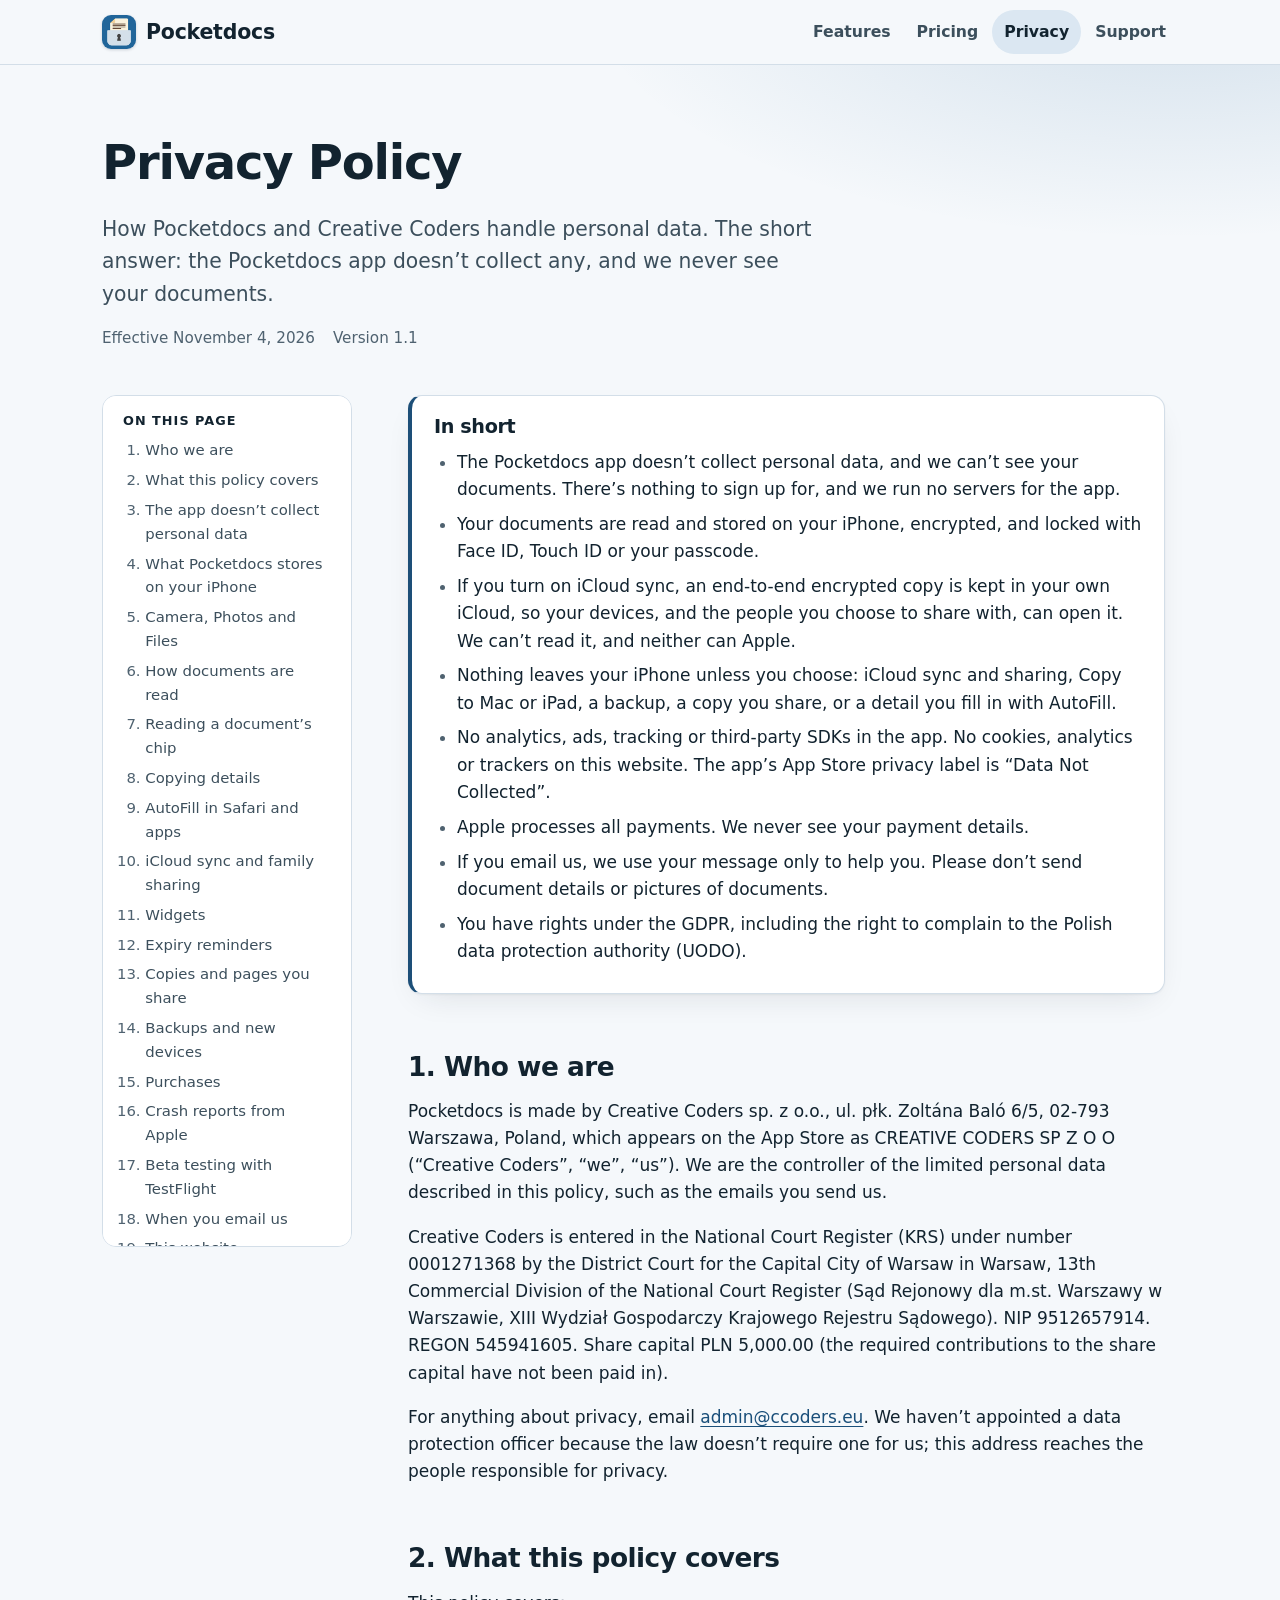
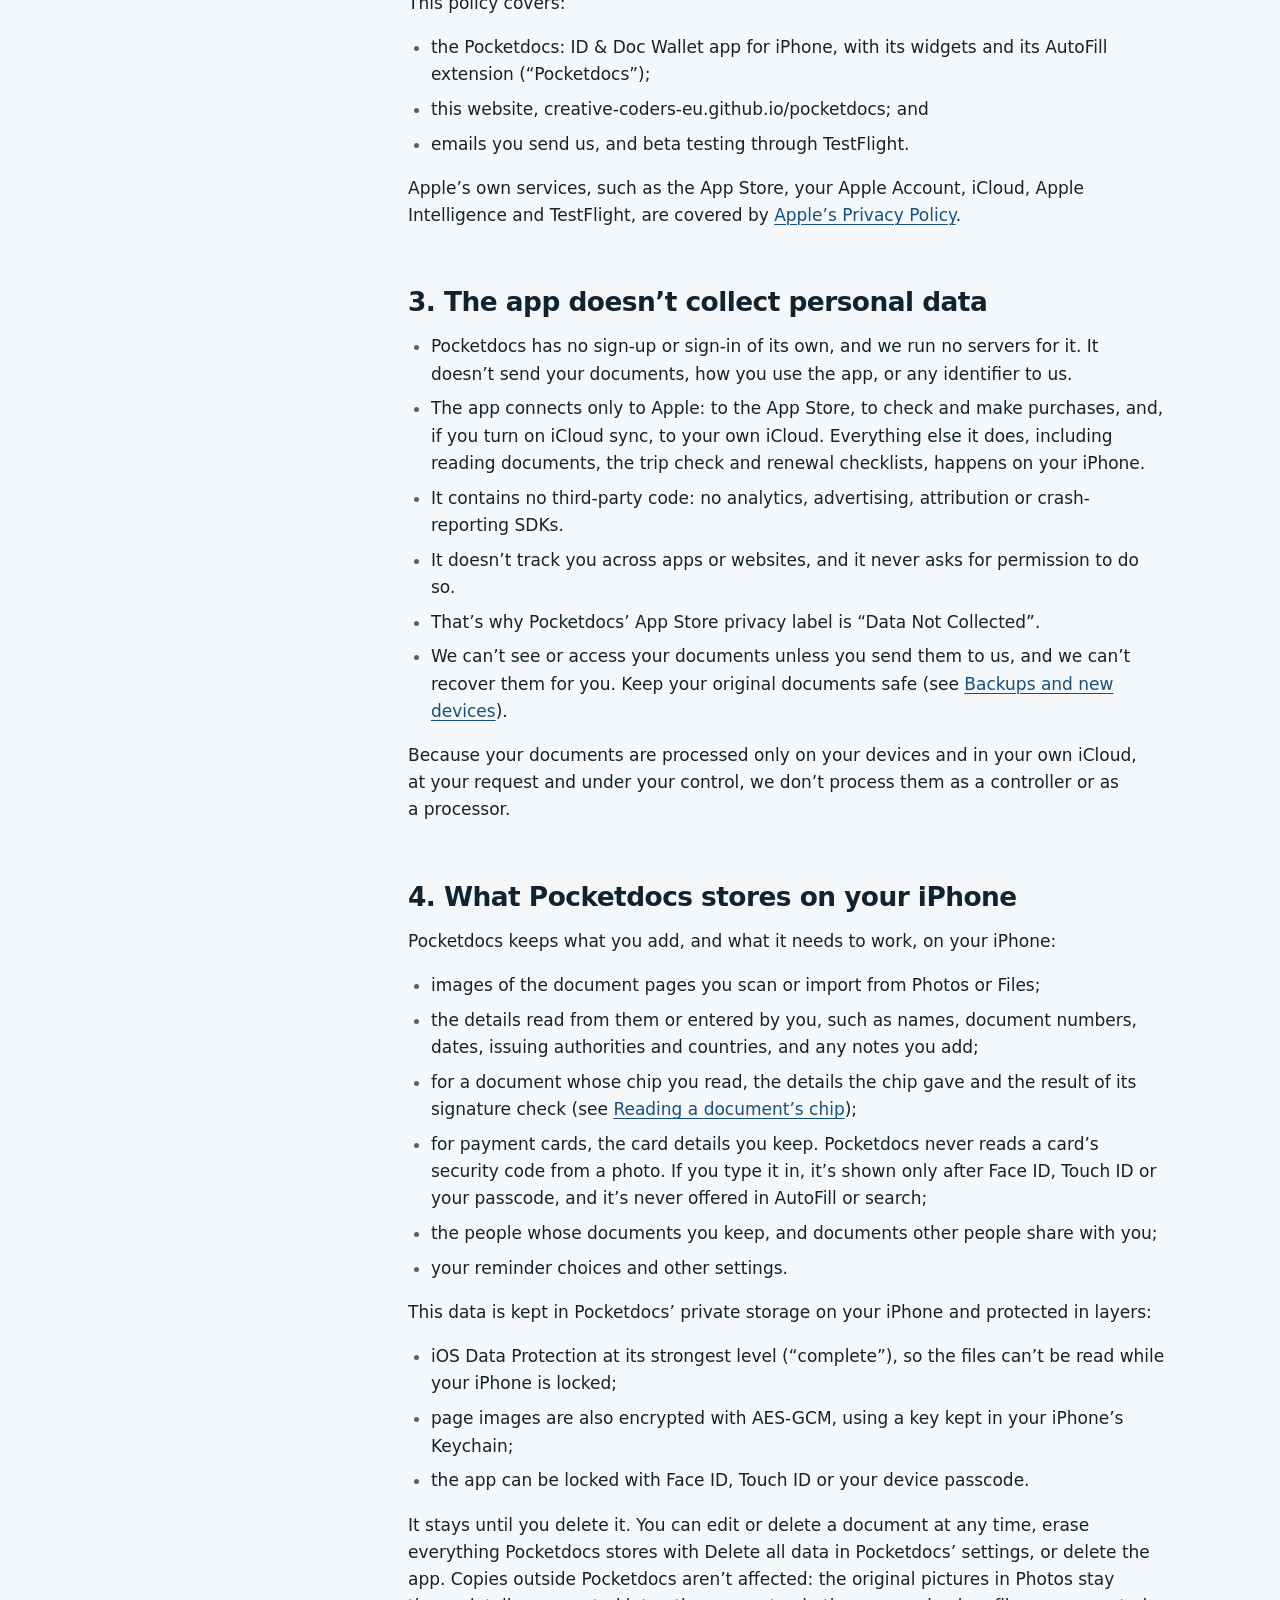
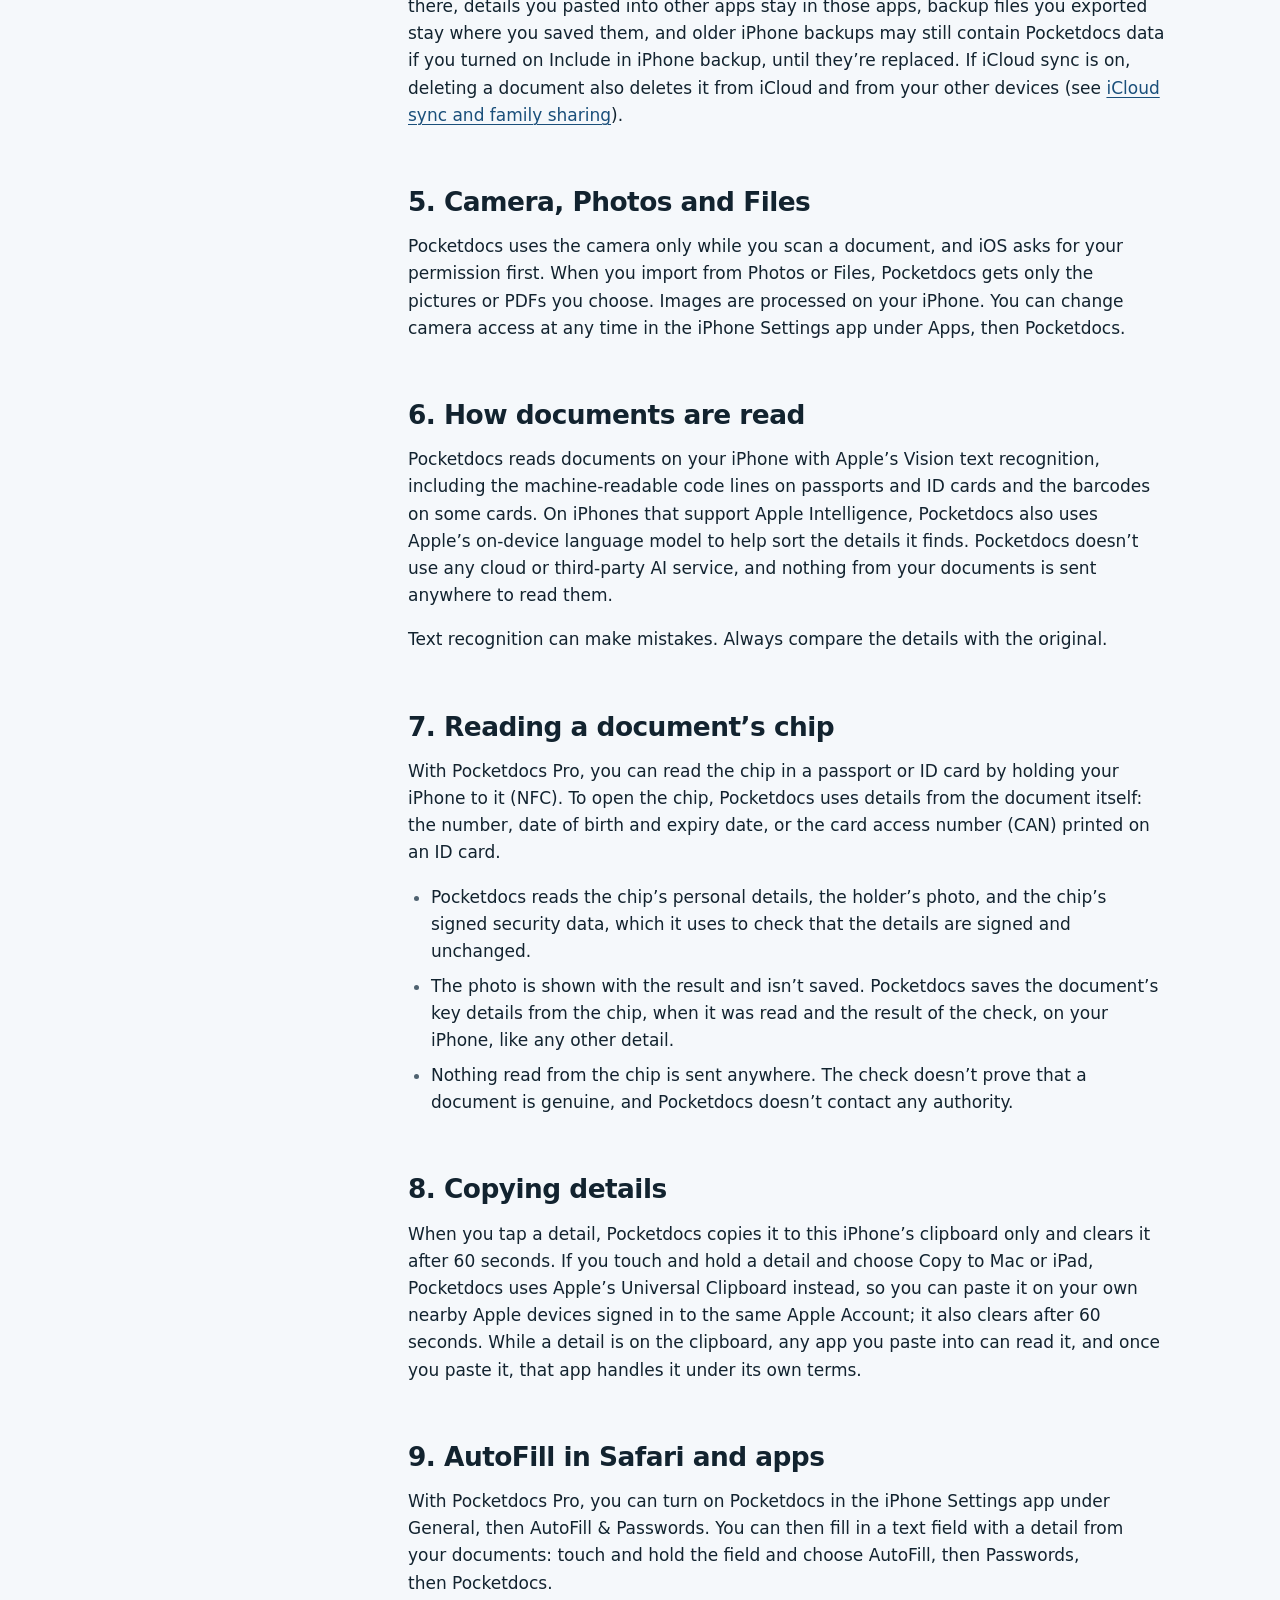
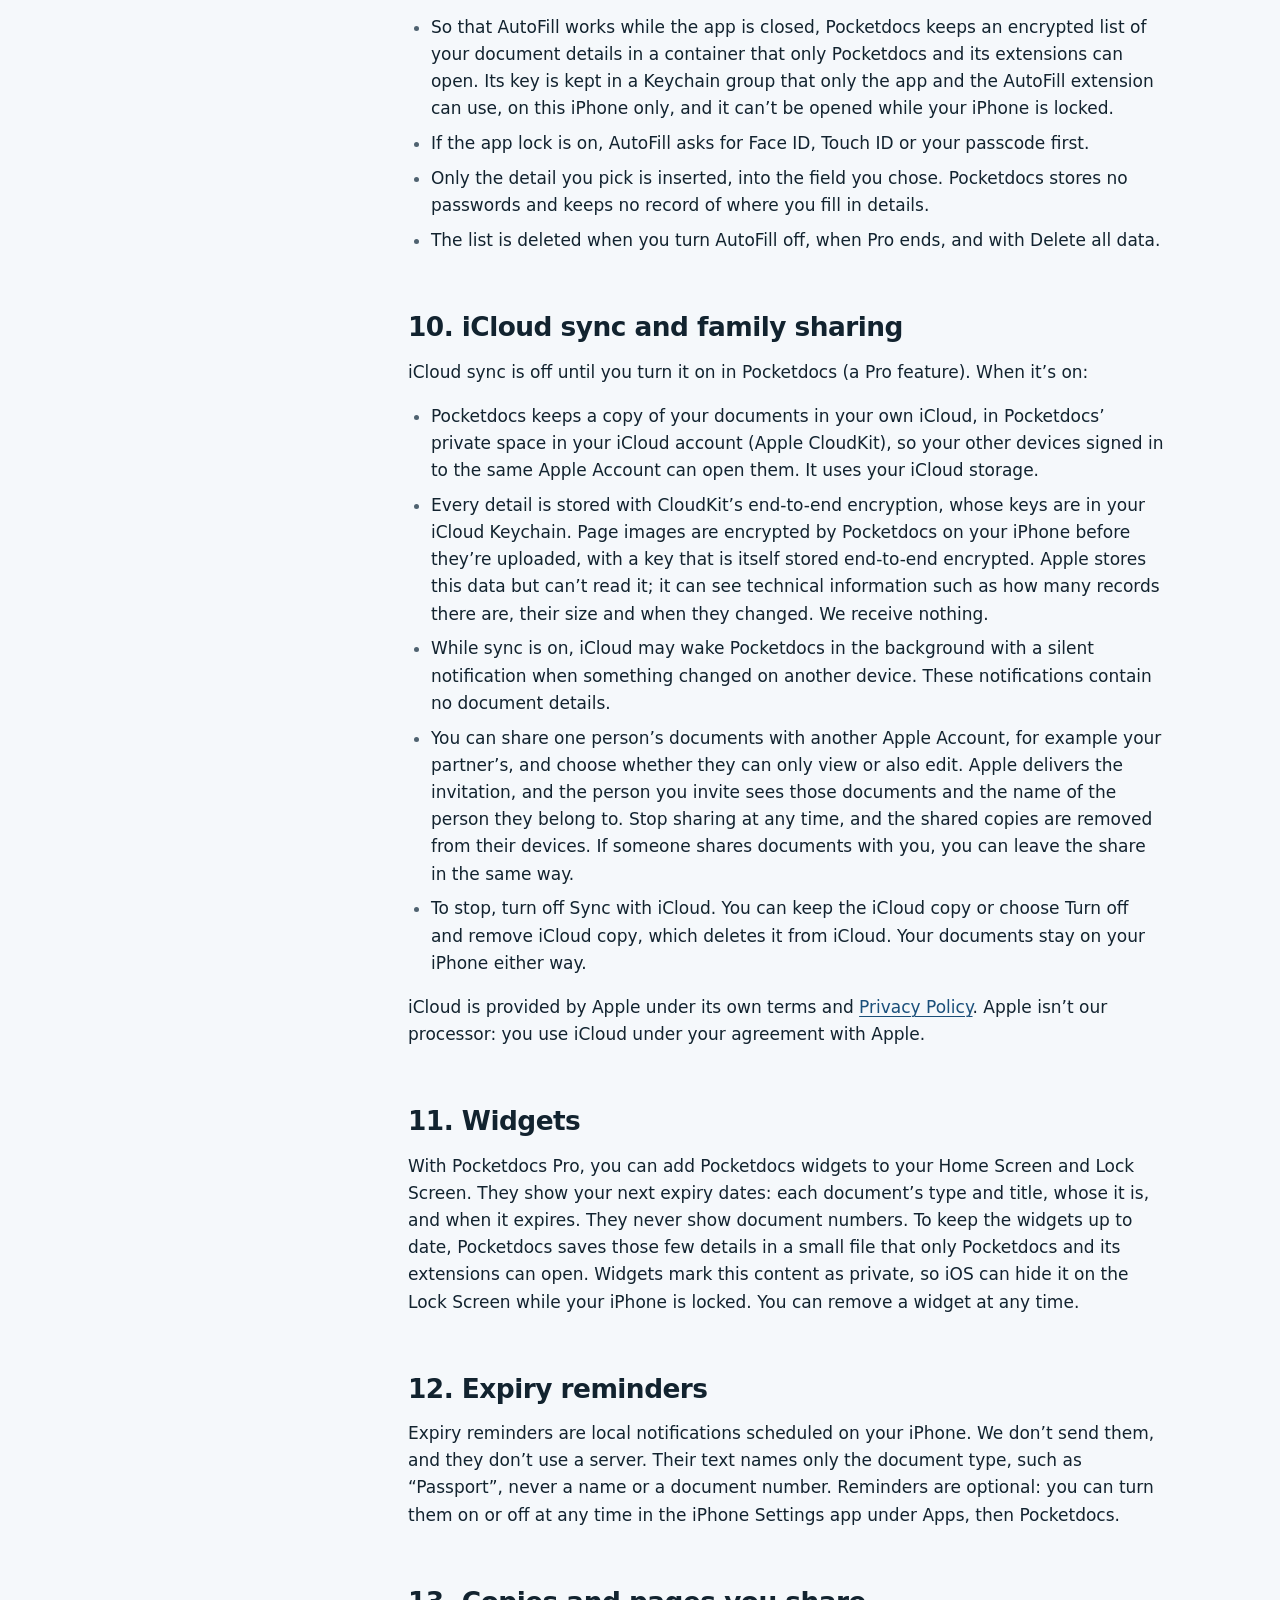
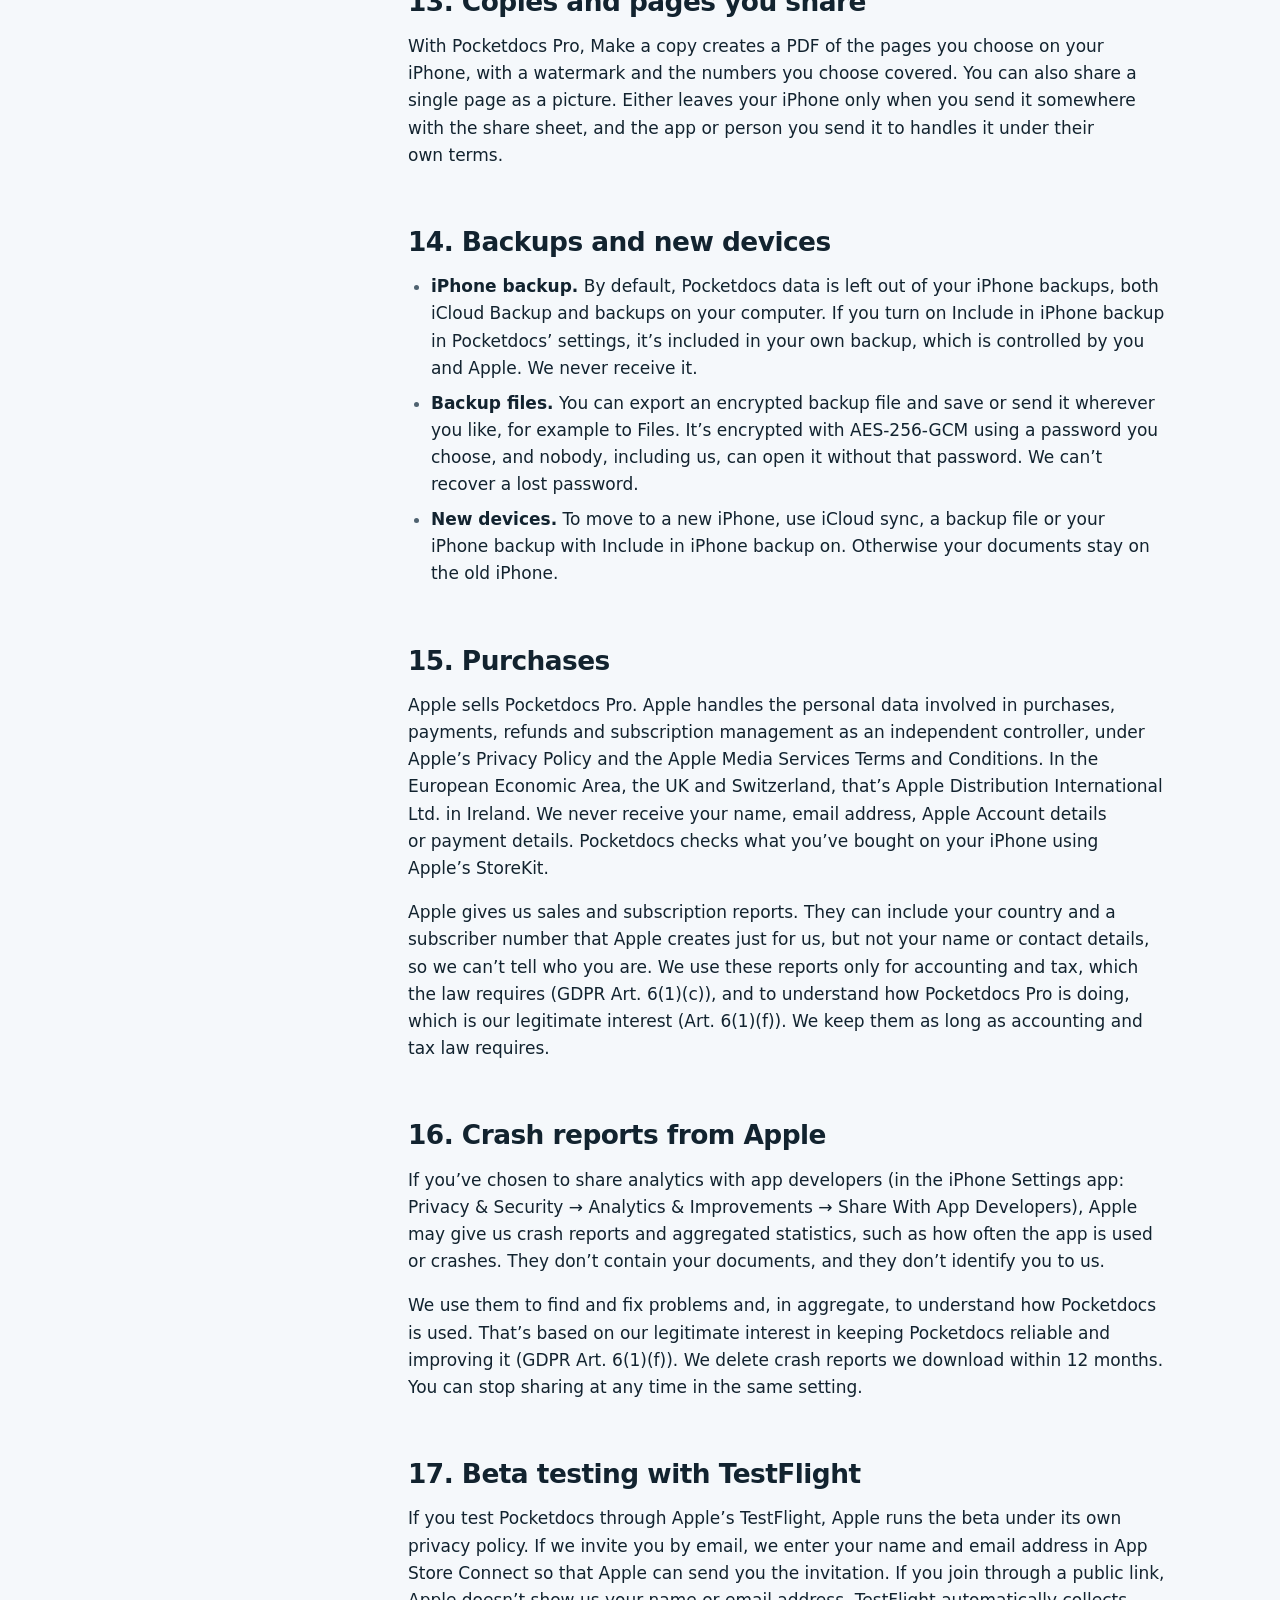
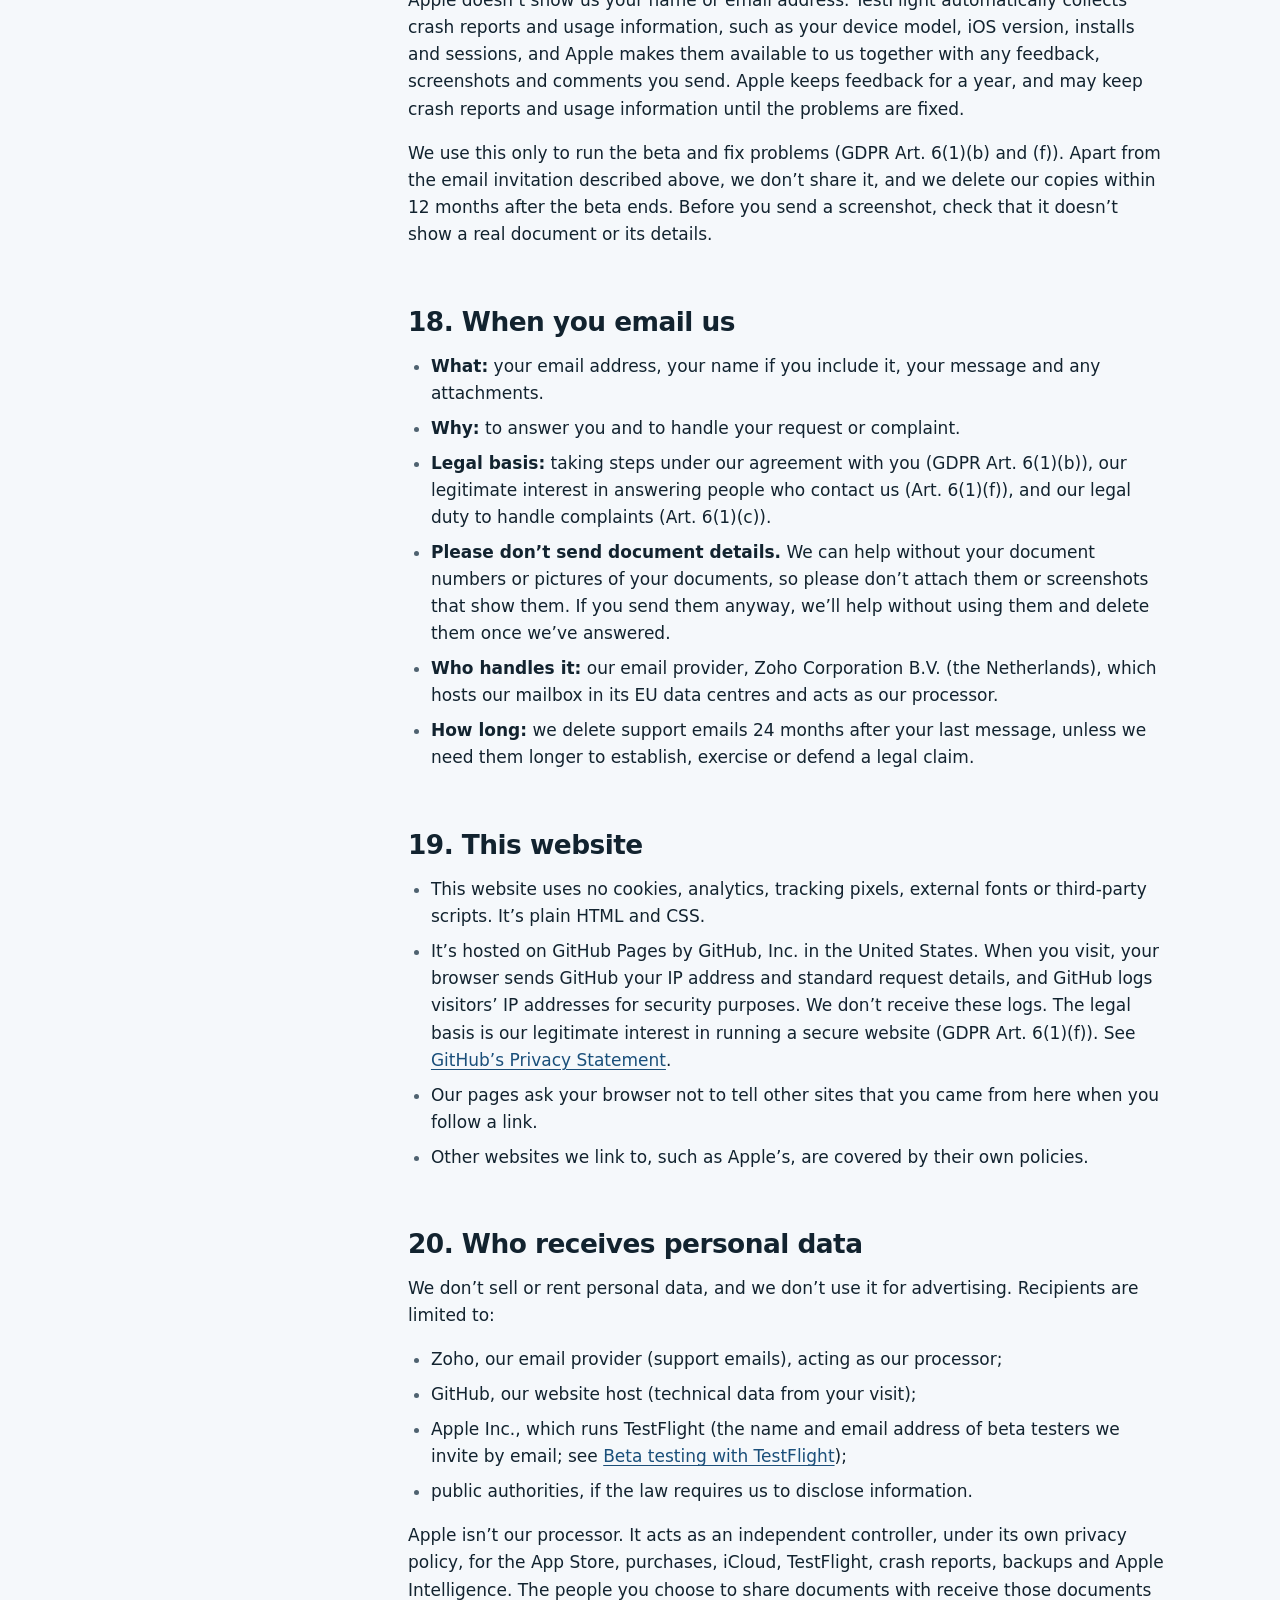
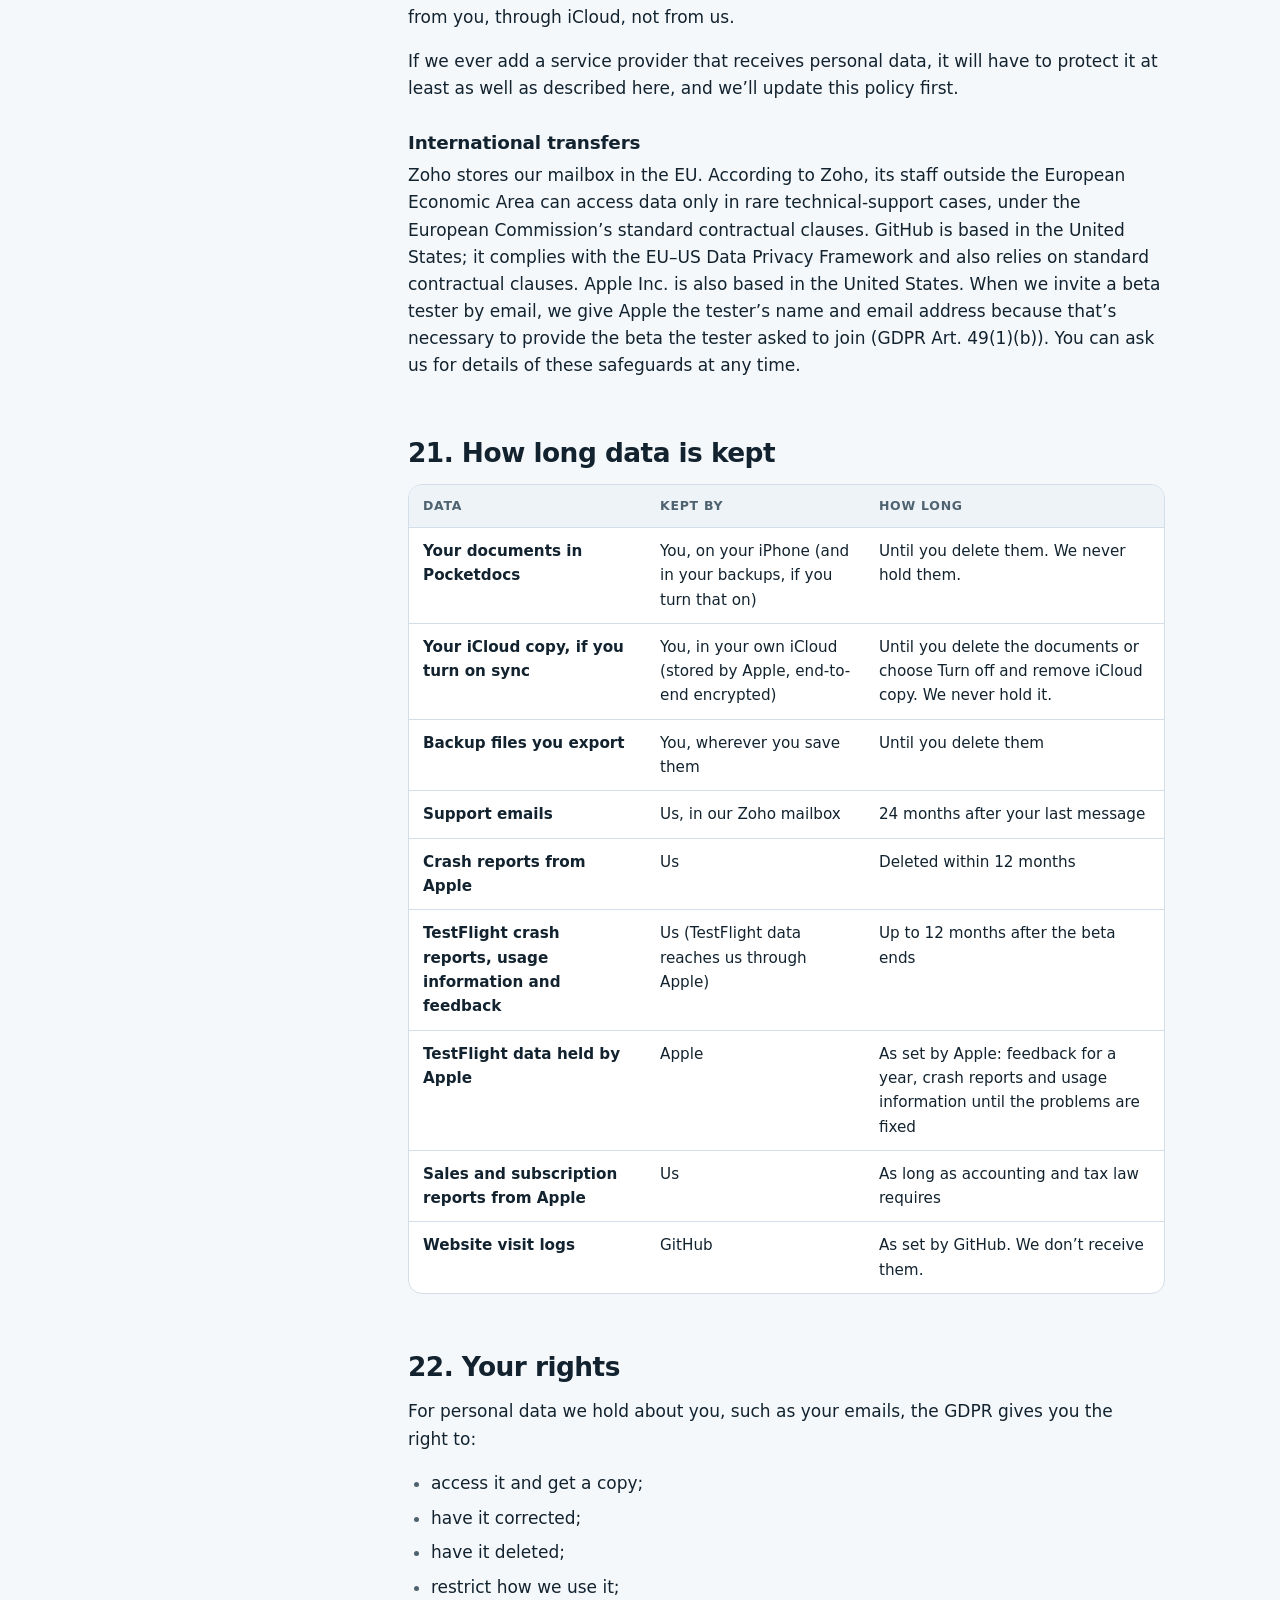
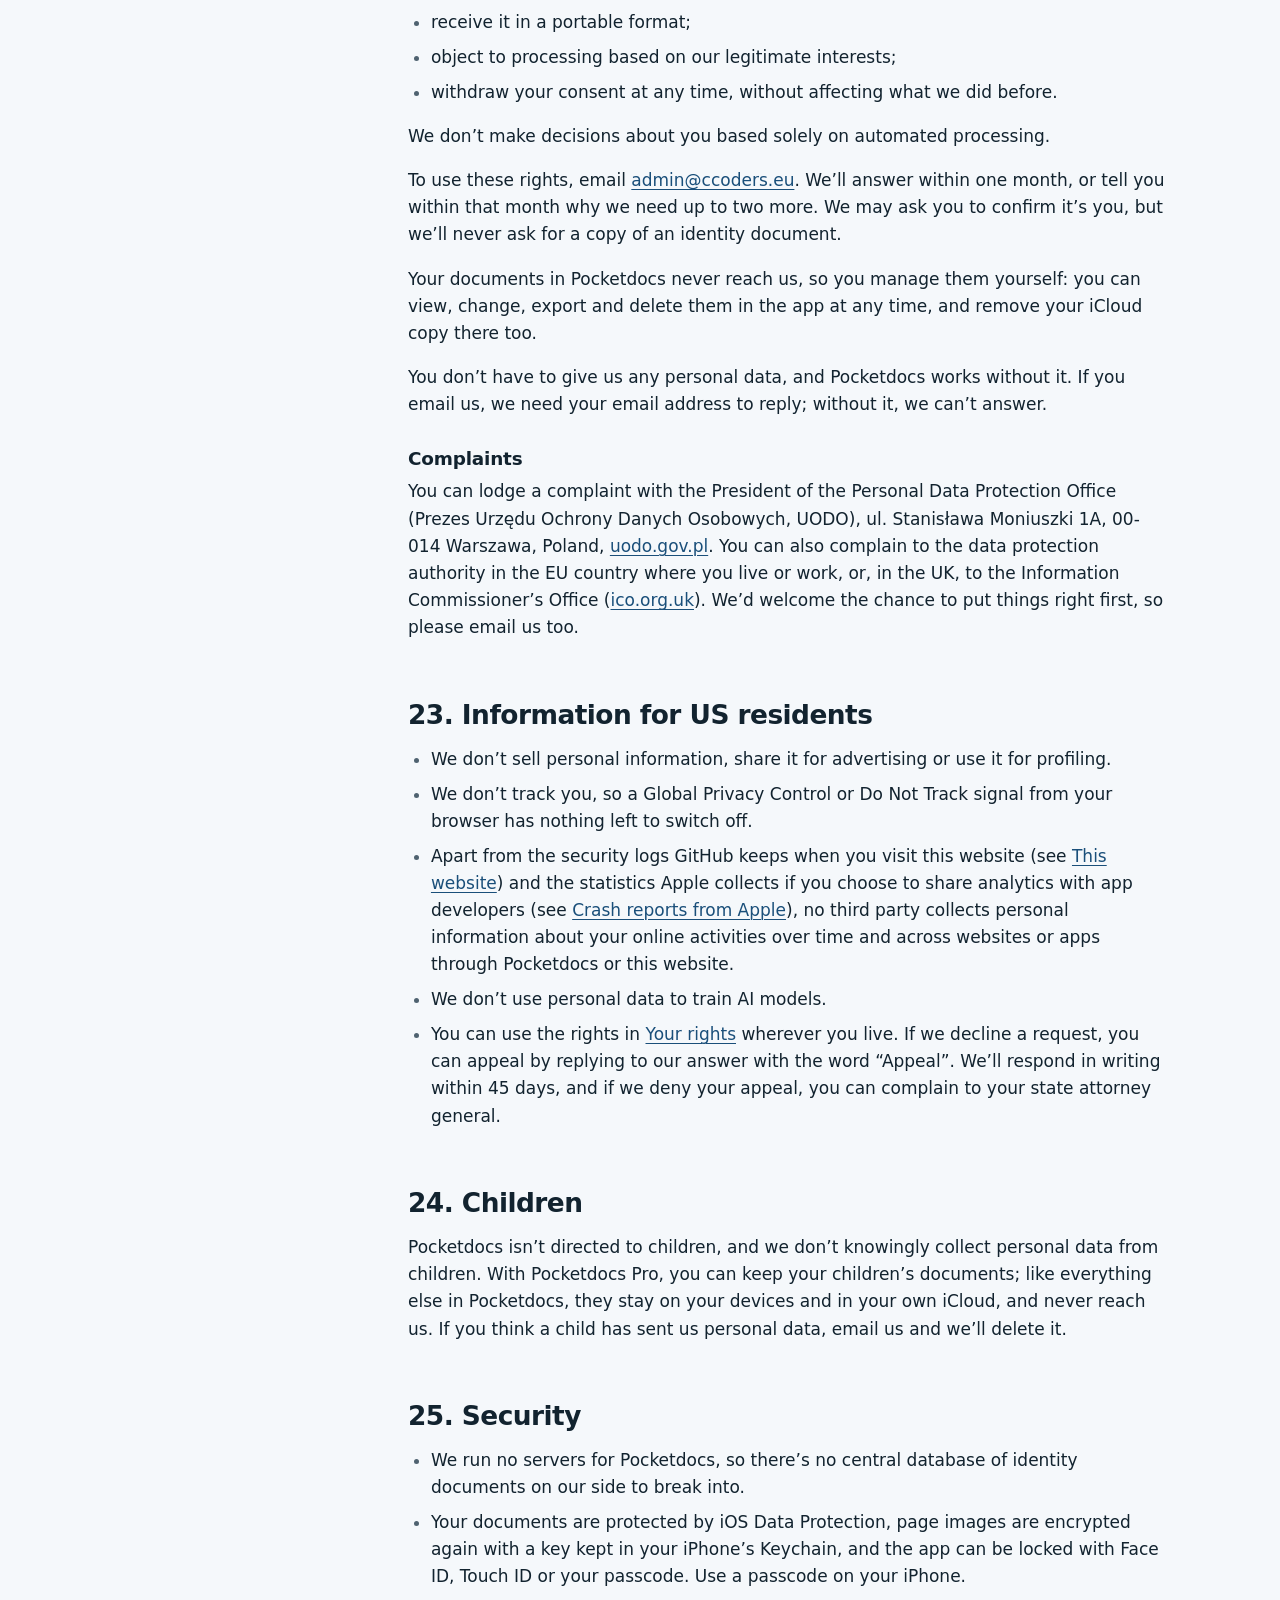
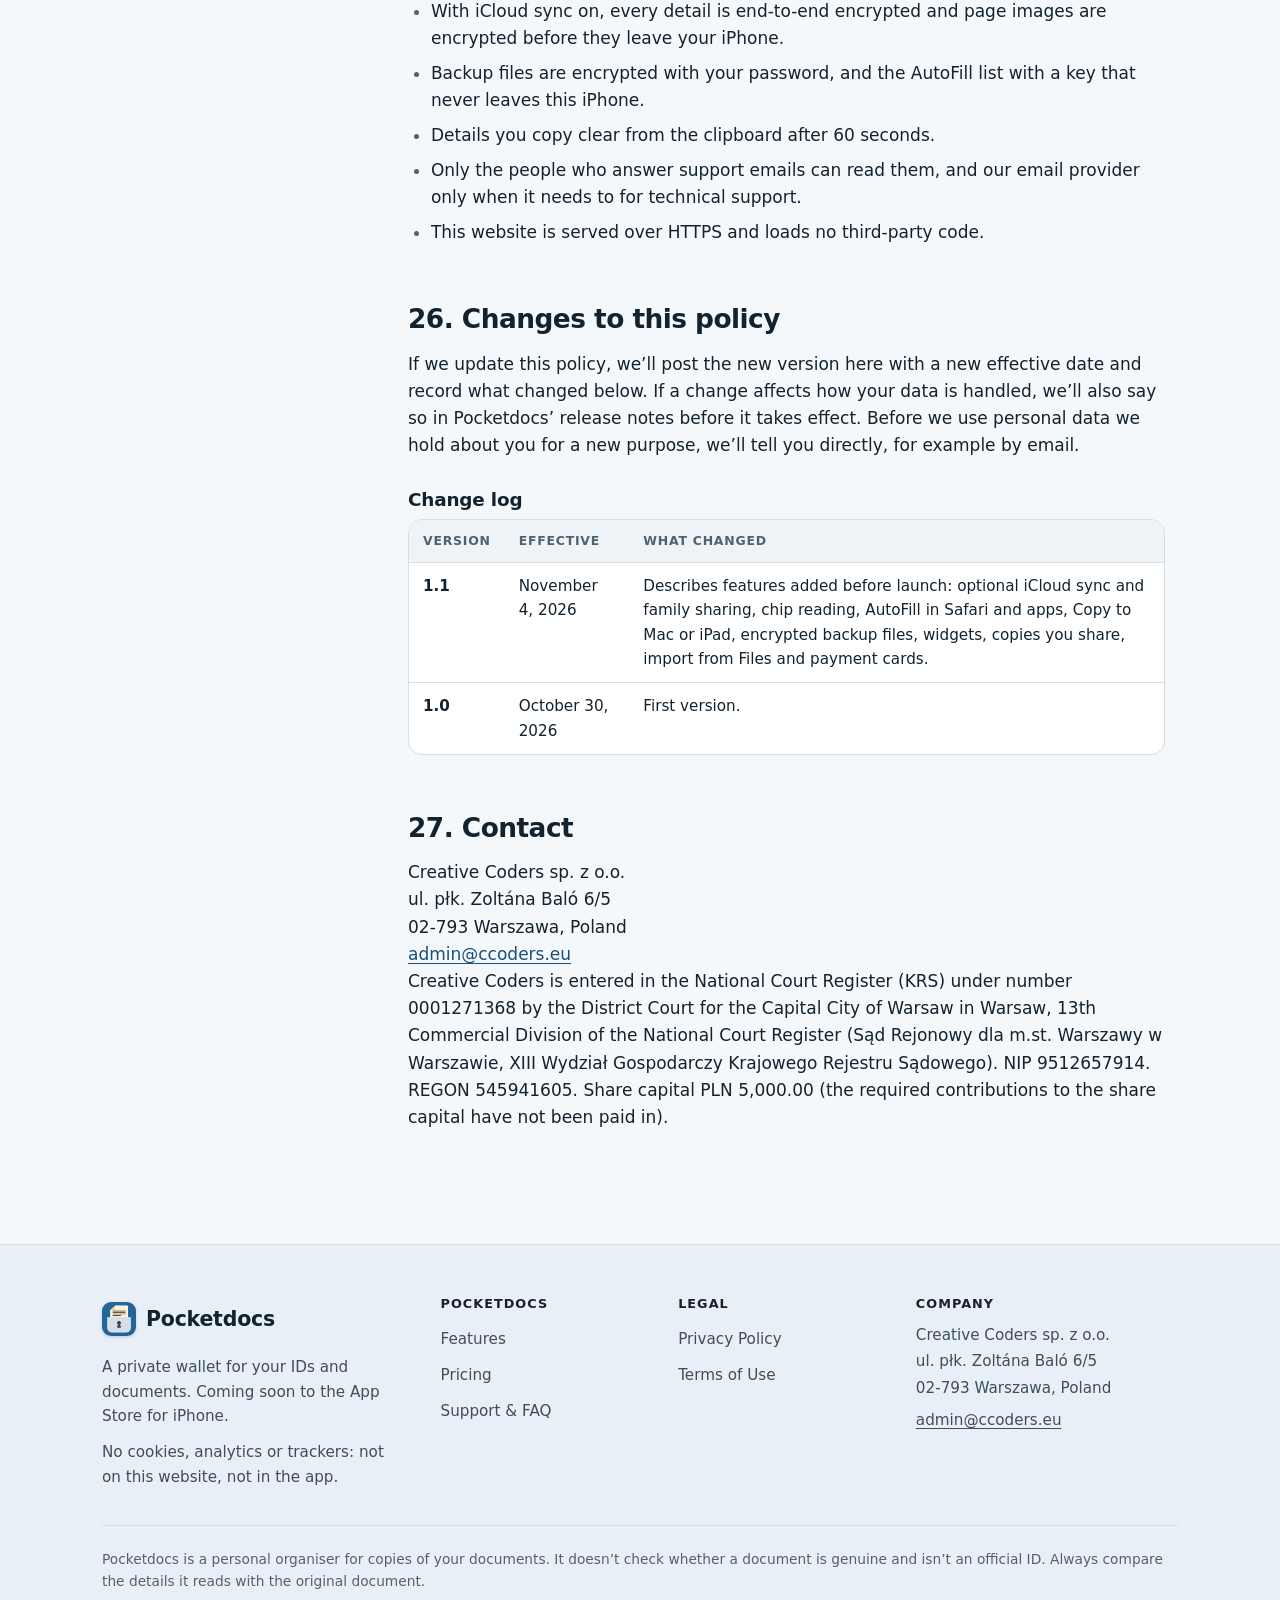
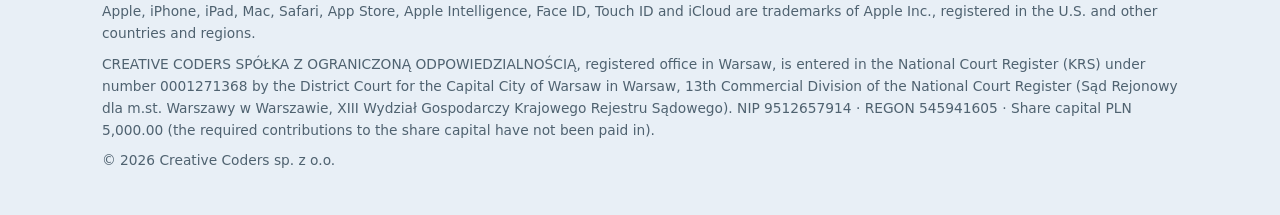
==== commit 5ade3f55: "Match the app: iCloud sync and sharing, chip reading, AutoFill, backups, widgets Privacy Policy 1.1 " ====
--- a/privacy/index.html
+++ b/privacy/index.html
@@ -4,7 +4,7 @@
   <meta charset="utf-8">
   <meta name="viewport" content="width=device-width, initial-scale=1">
   <title>Privacy Policy · Pocketdocs</title>
-  <meta name="description" content="How Pocketdocs handles personal data: the app collects none. Documents are stored and read on your iPhone, Apple processes payments, and there is no tracking. GDPR rights and contact details.">
+  <meta name="description" content="How Pocketdocs handles personal data: the app collects none. Documents are read and stored on your iPhone, optional iCloud sync is end-to-end encrypted, Apple processes payments, and there is no tracking. GDPR rights and contact details.">
   <link rel="canonical" href="https://creative-coders-eu.github.io/pocketdocs/privacy/">
   <meta name="color-scheme" content="light dark">
   <meta name="theme-color" content="#f5f8fb" media="(prefers-color-scheme: light)">
@@ -14,7 +14,7 @@
   <meta property="og:type" content="website">
   <meta property="og:site_name" content="Pocketdocs">
   <meta property="og:title" content="Privacy Policy · Pocketdocs">
-  <meta property="og:description" content="How Pocketdocs handles personal data: the app collects none. Documents are stored and read on your iPhone, Apple processes payments, and there is no tracking. GDPR rights and contact details.">
+  <meta property="og:description" content="How Pocketdocs handles personal data: the app collects none. Documents are read and stored on your iPhone, optional iCloud sync is end-to-end encrypted, Apple processes payments, and there is no tracking. GDPR rights and contact details.">
   <meta property="og:url" content="https://creative-coders-eu.github.io/pocketdocs/privacy/">
   <meta property="og:image" content="https://creative-coders-eu.github.io/pocketdocs/assets/pocketdocs-icon-512.png">
   <meta property="og:image:alt" content="The Pocketdocs app icon: a white document with a dark teal padlock on a teal background.">
@@ -46,8 +46,8 @@
     <div class="page-hero">
       <div class="wrap">
         <h1>Privacy Policy</h1>
-        <p class="lede">How Pocketdocs and Creative Coders handle personal data. The short answer: the Pocketdocs app doesn’t collect any.</p>
-        <p class="doc-meta"><span>Effective <time datetime="2026-10-30">October 30, 2026</time></span><span>Version 1.0</span></p>
+        <p class="lede">How Pocketdocs and Creative Coders handle personal data. The short answer: the Pocketdocs app doesn’t collect any, and we never see your documents.</p>
+        <p class="doc-meta"><span>Effective <time datetime="2026-11-04">November 4, 2026</time></span><span>Version 1.1</span></p>
       </div>
     </div>
 
@@ -60,10 +60,15 @@
             <li><a href="#scope">What this policy covers</a></li>
             <li><a href="#no-collection">The app doesn’t collect personal data</a></li>
             <li><a href="#on-device">What Pocketdocs stores on your iPhone</a></li>
-            <li><a href="#camera-photos">Camera and Photos</a></li>
+            <li><a href="#camera-photos">Camera, Photos and Files</a></li>
             <li><a href="#reading">How documents are read</a></li>
+            <li><a href="#chip">Reading a document’s chip</a></li>
             <li><a href="#clipboard">Copying details</a></li>
+            <li><a href="#autofill">AutoFill in Safari and apps</a></li>
+            <li><a href="#icloud">iCloud sync and family sharing</a></li>
+            <li><a href="#widgets">Widgets</a></li>
             <li><a href="#notifications">Expiry reminders</a></li>
+            <li><a href="#sharing-out">Copies and pages you share</a></li>
             <li><a href="#backups">Backups and new devices</a></li>
             <li><a href="#purchases">Purchases</a></li>
             <li><a href="#diagnostics">Crash reports from Apple</a></li>
@@ -71,7 +76,7 @@
             <li><a href="#support-email">When you email us</a></li>
             <li><a href="#website">This website</a></li>
             <li><a href="#recipients">Who receives personal data</a></li>
-            <li><a href="#retention">How long we keep data</a></li>
+            <li><a href="#retention">How long data is kept</a></li>
             <li><a href="#your-rights">Your rights</a></li>
             <li><a href="#us-residents">Information for US residents</a></li>
             <li><a href="#children">Children</a></li>
@@ -85,10 +90,11 @@
           <section class="callout teal" aria-labelledby="in-short">
             <h2 id="in-short">In short</h2>
             <ul>
-              <li>Pocketdocs has no account, no servers and no networking code. The app doesn’t collect personal data, and we can’t see your documents.</li>
-              <li>Your documents are scanned, read and stored on your iPhone, encrypted and locked with Face ID or your passcode. Pocketdocs never sends them to us or to anyone else.</li>
-              <li>By default, Pocketdocs data is left out of iCloud and computer backups. If you choose to include it, it travels only inside your own backup.</li>
-              <li>No analytics, ads, tracking or third-party SDKs in the app. No cookies, analytics or trackers on this website.</li>
+              <li>The Pocketdocs app doesn’t collect personal data, and we can’t see your documents. There’s nothing to sign up for, and we run no servers for the app.</li>
+              <li>Your documents are read and stored on your iPhone, encrypted, and locked with Face ID, Touch ID or your passcode.</li>
+              <li>If you turn on iCloud sync, an end-to-end encrypted copy is kept in your own iCloud, so your devices, and the people you choose to share with, can open it. We can’t read it, and neither can Apple.</li>
+              <li>Nothing leaves your iPhone unless you choose: iCloud sync and sharing, Copy to Mac or iPad, a backup, a copy you share, or a detail you fill in with AutoFill.</li>
+              <li>No analytics, ads, tracking or third-party SDKs in the app. No cookies, analytics or trackers on this website. The app’s App Store privacy label is “Data Not Collected”.</li>
               <li>Apple processes all payments. We never see your payment details.</li>
               <li>If you email us, we use your message only to help you. Please don’t send document details or pictures of documents.</li>
               <li>You have rights under the GDPR, including the right to complain to the Polish data protection authority (UODO).</li>
@@ -103,7 +109,7 @@
           <h2 id="scope">2. What this policy covers</h2>
           <p>This policy covers:</p>
           <ul>
-            <li>the Pocketdocs: ID &amp; Doc Wallet app for iPhone (“Pocketdocs”);</li>
+            <li>the Pocketdocs: ID &amp; Doc Wallet app for iPhone, with its widgets and its AutoFill extension (“Pocketdocs”);</li>
             <li>this website, creative-coders-eu.github.io/pocketdocs; and</li>
             <li>emails you send us, and beta testing through TestFlight.</li>
           </ul>
@@ -111,60 +117,100 @@
 
           <h2 id="no-collection">3. The app doesn’t collect personal data</h2>
           <ul>
-            <li>Pocketdocs has no account, no sign-in and no servers, and the app contains no networking code. It doesn’t send your documents, how you use the app, or any identifier to us or to anyone else.</li>
+            <li>Pocketdocs has no sign-up or sign-in of its own, and we run no servers for it. It doesn’t send your documents, how you use the app, or any identifier to us.</li>
+            <li>The app connects only to Apple: to the App Store, to check and make purchases, and, if you turn on iCloud sync, to your own iCloud. Everything else it does, including reading documents, the trip check and renewal checklists, happens on your iPhone.</li>
             <li>It contains no third-party code: no analytics, advertising, attribution or crash-reporting SDKs.</li>
             <li>It doesn’t track you across apps or websites, and it never asks for permission to do so.</li>
             <li>That’s why Pocketdocs’ App Store privacy label is “Data Not Collected”.</li>
-            <li>We can’t see or access your documents unless you send them to us, and we can’t recover them for you. If your iPhone is lost or reset, we can’t restore anything, so keep your original documents safe (see <a href="#backups">Backups and new devices</a>).</li>
-          </ul>
-          <p>Because your documents are processed only on your iPhone, at your request and under your control, we don’t process them as a controller or as a processor.</p>
+            <li>We can’t see or access your documents unless you send them to us, and we can’t recover them for you. Keep your original documents safe (see <a href="#backups">Backups and new devices</a>).</li>
+          </ul>
+          <p>Because your documents are processed only on your devices and in your own iCloud, at your request and under your control, we don’t process them as a controller or as a processor.</p>
 
           <h2 id="on-device">4. What Pocketdocs stores on your iPhone</h2>
           <p>Pocketdocs keeps what you add, and what it needs to work, on your iPhone:</p>
           <ul>
-            <li>images of the document pages you scan or import from Photos;</li>
+            <li>images of the document pages you scan or import from Photos or Files;</li>
             <li>the details read from them or entered by you, such as names, document numbers, dates, issuing authorities and countries, and any notes you add;</li>
-            <li>with Pocketdocs Pro, the family members you add and whose documents you keep;</li>
+            <li>for a document whose chip you read, the details the chip gave and the result of its signature check (see <a href="#chip">Reading a document’s chip</a>);</li>
+            <li>for payment cards, the card details you keep. Pocketdocs never reads a card’s security code from a photo. If you type it in, it’s shown only after Face ID, Touch ID or your passcode, and it’s never offered in AutoFill or search;</li>
+            <li>the people whose documents you keep, and documents other people share with you;</li>
             <li>your reminder choices and other settings.</li>
           </ul>
           <p>This data is kept in Pocketdocs’ private storage on your iPhone and protected in layers:</p>
           <ul>
             <li>iOS Data Protection at its strongest level (“complete”), so the files can’t be read while your iPhone is locked;</li>
-            <li>page images are also encrypted with AES-GCM, using a key kept in your iPhone’s Keychain that is available only on this device;</li>
-            <li>the app itself is locked with Face ID or your device passcode.</li>
-          </ul>
-          <p>It stays until you delete it. You can edit or delete a document at any time, erase everything Pocketdocs stores with Delete all data in Pocketdocs’ settings, or delete the app. Copies outside Pocketdocs aren’t affected: the original pictures in Photos stay there, details you pasted into other apps stay in those apps, and older iPhone backups may still contain Pocketdocs data if you turned on Include in iPhone backup, until they’re replaced.</p>
-
-          <h2 id="camera-photos">5. Camera and Photos</h2>
-          <p>Pocketdocs uses the camera only while you scan a document, and iOS asks for your permission first. When you import from Photos, Pocketdocs uses only the pictures you choose. Images are processed on your iPhone and never uploaded. You can change camera and Photos access at any time in the iPhone Settings app under Apps, then Pocketdocs.</p>
+            <li>page images are also encrypted with AES-GCM, using a key kept in your iPhone’s Keychain;</li>
+            <li>the app can be locked with Face ID, Touch ID or your device passcode.</li>
+          </ul>
+          <p>It stays until you delete it. You can edit or delete a document at any time, erase everything Pocketdocs stores with Delete all data in Pocketdocs’ settings, or delete the app. Copies outside Pocketdocs aren’t affected: the original pictures in Photos stay there, details you pasted into other apps stay in those apps, backup files you exported stay where you saved them, and older iPhone backups may still contain Pocketdocs data if you turned on Include in iPhone backup, until they’re replaced. If iCloud sync is on, deleting a document also deletes it from iCloud and from your other devices (see <a href="#icloud">iCloud sync and family sharing</a>).</p>
+
+          <h2 id="camera-photos">5. Camera, Photos and Files</h2>
+          <p>Pocketdocs uses the camera only while you scan a document, and iOS asks for your permission first. When you import from Photos or Files, Pocketdocs gets only the pictures or PDFs you choose. Images are processed on your iPhone. You can change camera access at any time in the iPhone Settings app under Apps, then Pocketdocs.</p>
 
           <h2 id="reading">6. How documents are read</h2>
-          <p>Pocketdocs reads documents on your iPhone with Apple’s Vision text recognition, including the machine-readable zone on passports and ID cards. On iPhones that support Apple Intelligence, Pocketdocs also uses Apple’s on-device language model to help sort the details it finds. Pocketdocs doesn’t use any cloud or third-party AI service, and nothing from your documents is sent anywhere to read them.</p>
-          <p>Text recognition can make mistakes. Pocketdocs doesn’t check whether a document is genuine, so always compare the details with the original.</p>
-
-          <h2 id="clipboard">7. Copying details</h2>
-          <p>When you copy a detail, Pocketdocs puts it on this iPhone’s clipboard only, so it isn’t shared with your other Apple devices, and clears it after 60 seconds. While it’s on the clipboard, any app you paste into can read it, and once you paste it, that app handles it under its own terms.</p>
-
-          <h2 id="notifications">8. Expiry reminders</h2>
-          <p>Expiry reminders are local notifications scheduled on your iPhone. Pocketdocs doesn’t use push notifications or a server to send them. Their text names only the document type, such as “Passport”, never a name or a document number. Notifications are optional: you can turn them on or off at any time in the iPhone Settings app under Apps, then Pocketdocs.</p>
-
-          <h2 id="backups">9. Backups and new devices</h2>
-          <p>Pocketdocs doesn’t use iCloud Drive, CloudKit or any other iCloud storage or sync. By default, its data is also excluded from your iPhone backups, both iCloud Backup and backups on your computer, so it never leaves your iPhone. That also means it won’t move to a new iPhone and can’t be restored if your iPhone is lost or reset.</p>
-          <p>If you turn on Include in iPhone backup in Pocketdocs’ settings, its data is included in your own iCloud or computer backup. Those backups are controlled by you and Apple, under Apple’s Privacy Policy. We never receive them. Pocketdocs doesn’t sync between devices.</p>
-
-          <h2 id="purchases">10. Purchases</h2>
+          <p>Pocketdocs reads documents on your iPhone with Apple’s Vision text recognition, including the machine-readable code lines on passports and ID cards and the barcodes on some cards. On iPhones that support Apple Intelligence, Pocketdocs also uses Apple’s on-device language model to help sort the details it finds. Pocketdocs doesn’t use any cloud or third-party AI service, and nothing from your documents is sent anywhere to read them.</p>
+          <p>Text recognition can make mistakes. Always compare the details with the original.</p>
+
+          <h2 id="chip">7. Reading a document’s chip</h2>
+          <p>With Pocketdocs Pro, you can read the chip in a passport or ID card by holding your iPhone to it (NFC). To open the chip, Pocketdocs uses details from the document itself: the number, date of birth and expiry date, or the card access number (CAN) printed on an ID card.</p>
+          <ul>
+            <li>Pocketdocs reads the chip’s personal details, the holder’s photo, and the chip’s signed security data, which it uses to check that the details are signed and unchanged.</li>
+            <li>The photo is shown with the result and isn’t saved. Pocketdocs saves the document’s key details from the chip, when it was read and the result of the check, on your iPhone, like any other detail.</li>
+            <li>Nothing read from the chip is sent anywhere. The check doesn’t prove that a document is genuine, and Pocketdocs doesn’t contact any authority.</li>
+          </ul>
+
+          <h2 id="clipboard">8. Copying details</h2>
+          <p>When you tap a detail, Pocketdocs copies it to this iPhone’s clipboard only and clears it after 60 seconds. If you touch and hold a detail and choose Copy to Mac or iPad, Pocketdocs uses Apple’s Universal Clipboard instead, so you can paste it on your own nearby Apple devices signed in to the same Apple Account; it also clears after 60 seconds. While a detail is on the clipboard, any app you paste into can read it, and once you paste it, that app handles it under its own terms.</p>
+
+          <h2 id="autofill">9. AutoFill in Safari and apps</h2>
+          <p>With Pocketdocs Pro, you can turn on Pocketdocs in the iPhone Settings app under General, then AutoFill &amp; Passwords. You can then fill in a text field with a detail from your documents: touch and hold the field and choose AutoFill, then Passwords, then Pocketdocs.</p>
+          <ul>
+            <li>So that AutoFill works while the app is closed, Pocketdocs keeps an encrypted list of your document details in a container that only Pocketdocs and its extensions can open. Its key is kept in a Keychain group that only the app and the AutoFill extension can use, on this iPhone only, and it can’t be opened while your iPhone is locked.</li>
+            <li>If the app lock is on, AutoFill asks for Face ID, Touch ID or your passcode first.</li>
+            <li>Only the detail you pick is inserted, into the field you chose. Pocketdocs stores no passwords and keeps no record of where you fill in details.</li>
+            <li>The list is deleted when you turn AutoFill off, when Pro ends, and with Delete all data.</li>
+          </ul>
+
+          <h2 id="icloud">10. iCloud sync and family sharing</h2>
+          <p>iCloud sync is off until you turn it on in Pocketdocs (a Pro feature). When it’s on:</p>
+          <ul>
+            <li>Pocketdocs keeps a copy of your documents in your own iCloud, in Pocketdocs’ private space in your iCloud account (Apple CloudKit), so your other devices signed in to the same Apple Account can open them. It uses your iCloud storage.</li>
+            <li>Every detail is stored with CloudKit’s end-to-end encryption, whose keys are in your iCloud Keychain. Page images are encrypted by Pocketdocs on your iPhone before they’re uploaded, with a key that is itself stored end-to-end encrypted. Apple stores this data but can’t read it; it can see technical information such as how many records there are, their size and when they changed. We receive nothing.</li>
+            <li>While sync is on, iCloud may wake Pocketdocs in the background with a silent notification when something changed on another device. These notifications contain no document details.</li>
+            <li>You can share one person’s documents with another Apple Account, for example your partner’s, and choose whether they can only view or also edit. Apple delivers the invitation, and the person you invite sees those documents and the name of the person they belong to. Stop sharing at any time, and the shared copies are removed from their devices. If someone shares documents with you, you can leave the share in the same way.</li>
+            <li>To stop, turn off Sync with iCloud. You can keep the iCloud copy or choose Turn off and remove iCloud copy, which deletes it from iCloud. Your documents stay on your iPhone either way.</li>
+          </ul>
+          <p>iCloud is provided by Apple under its own terms and <a href="https://www.apple.com/legal/privacy/">Privacy Policy</a>. Apple isn’t our processor: you use iCloud under your agreement with Apple.</p>
+
+          <h2 id="widgets">11. Widgets</h2>
+          <p>With Pocketdocs Pro, you can add Pocketdocs widgets to your Home Screen and Lock Screen. They show your next expiry dates: each document’s type and title, whose it is, and when it expires. They never show document numbers. To keep the widgets up to date, Pocketdocs saves those few details in a small file that only Pocketdocs and its extensions can open. Widgets mark this content as private, so iOS can hide it on the Lock Screen while your iPhone is locked. You can remove a widget at any time.</p>
+
+          <h2 id="notifications">12. Expiry reminders</h2>
+          <p>Expiry reminders are local notifications scheduled on your iPhone. We don’t send them, and they don’t use a server. Their text names only the document type, such as “Passport”, never a name or a document number. Reminders are optional: you can turn them on or off at any time in the iPhone Settings app under Apps, then Pocketdocs.</p>
+
+          <h2 id="sharing-out">13. Copies and pages you share</h2>
+          <p>With Pocketdocs Pro, Make a copy creates a PDF of the pages you choose on your iPhone, with a watermark and the numbers you choose covered. You can also share a single page as a picture. Either leaves your iPhone only when you send it somewhere with the share sheet, and the app or person you send it to handles it under their own terms.</p>
+
+          <h2 id="backups">14. Backups and new devices</h2>
+          <ul>
+            <li><strong>iPhone backup.</strong> By default, Pocketdocs data is left out of your iPhone backups, both iCloud Backup and backups on your computer. If you turn on Include in iPhone backup in Pocketdocs’ settings, it’s included in your own backup, which is controlled by you and Apple. We never receive it.</li>
+            <li><strong>Backup files.</strong> You can export an encrypted backup file and save or send it wherever you like, for example to Files. It’s encrypted with AES-256-GCM using a password you choose, and nobody, including us, can open it without that password. We can’t recover a lost password.</li>
+            <li><strong>New devices.</strong> To move to a new iPhone, use iCloud sync, a backup file or your iPhone backup with Include in iPhone backup on. Otherwise your documents stay on the old iPhone.</li>
+          </ul>
+
+          <h2 id="purchases">15. Purchases</h2>
           <p>Apple sells Pocketdocs Pro. Apple handles the personal data involved in purchases, payments, refunds and subscription management as an independent controller, under Apple’s Privacy Policy and the Apple Media Services Terms and Conditions. In the European Economic Area, the UK and Switzerland, that’s Apple Distribution International Ltd. in Ireland. We never receive your name, email address, Apple Account details or payment details. Pocketdocs checks what you’ve bought on your iPhone using Apple’s StoreKit.</p>
           <p>Apple gives us sales and subscription reports. They can include your country and a subscriber number that Apple creates just for us, but not your name or contact details, so we can’t tell who you are. We use these reports only for accounting and tax, which the law requires (GDPR Art. 6(1)(c)), and to understand how Pocketdocs Pro is doing, which is our legitimate interest (Art. 6(1)(f)). We keep them as long as accounting and tax law requires.</p>
 
-          <h2 id="diagnostics">11. Crash reports from Apple</h2>
+          <h2 id="diagnostics">16. Crash reports from Apple</h2>
           <p>If you’ve chosen to share analytics with app developers (in the iPhone Settings app: Privacy &amp; Security → Analytics &amp; Improvements → Share With App Developers), Apple may give us crash reports and aggregated statistics, such as how often the app is used or crashes. They don’t contain your documents, and they don’t identify you to us.</p>
           <p>We use them to find and fix problems and, in aggregate, to understand how Pocketdocs is used. That’s based on our legitimate interest in keeping Pocketdocs reliable and improving it (GDPR Art. 6(1)(f)). We delete crash reports we download within 12 months. You can stop sharing at any time in the same setting.</p>
 
-          <h2 id="testflight">12. Beta testing with TestFlight</h2>
+          <h2 id="testflight">17. Beta testing with TestFlight</h2>
           <p>If you test Pocketdocs through Apple’s TestFlight, Apple runs the beta under its own privacy policy. If we invite you by email, we enter your name and email address in App Store Connect so that Apple can send you the invitation. If you join through a public link, Apple doesn’t show us your name or email address. TestFlight automatically collects crash reports and usage information, such as your device model, iOS version, installs and sessions, and Apple makes them available to us together with any feedback, screenshots and comments you send. Apple keeps feedback for a year, and may keep crash reports and usage information until the problems are fixed.</p>
           <p>We use this only to run the beta and fix problems (GDPR Art. 6(1)(b) and (f)). Apart from the email invitation described above, we don’t share it, and we delete our copies within 12 months after the beta ends. Before you send a screenshot, check that it doesn’t show a real document or its details.</p>
 
-          <h2 id="support-email">13. When you email us</h2>
+          <h2 id="support-email">18. When you email us</h2>
           <ul>
             <li><strong>What:</strong> your email address, your name if you include it, your message and any attachments.</li>
             <li><strong>Why:</strong> to answer you and to handle your request or complaint.</li>
@@ -174,7 +220,7 @@
             <li><strong>How long:</strong> we delete support emails 24 months after your last message, unless we need them longer to establish, exercise or defend a legal claim.</li>
           </ul>
 
-          <h2 id="website">14. This website</h2>
+          <h2 id="website">19. This website</h2>
           <ul>
             <li>This website uses no cookies, analytics, tracking pixels, external fonts or third-party scripts. It’s plain HTML and CSS.</li>
             <li>It’s hosted on GitHub Pages by GitHub, Inc. in the United States. When you visit, your browser sends GitHub your IP address and standard request details, and GitHub logs visitors’ IP addresses for security purposes. We don’t receive these logs. The legal basis is our legitimate interest in running a secure website (GDPR Art. 6(1)(f)). See <a href="https://docs.github.com/en/site-policy/privacy-policies/github-general-privacy-statement">GitHub’s Privacy Statement</a>.</li>
@@ -182,7 +228,7 @@
             <li>Other websites we link to, such as Apple’s, are covered by their own policies.</li>
           </ul>
 
-          <h2 id="recipients">15. Who receives personal data</h2>
+          <h2 id="recipients">20. Who receives personal data</h2>
           <p>We don’t sell or rent personal data, and we don’t use it for advertising. Recipients are limited to:</p>
           <ul>
             <li>Zoho, our email provider (support emails), acting as our processor;</li>
@@ -190,12 +236,12 @@
             <li>Apple Inc., which runs TestFlight (the name and email address of beta testers we invite by email; see <a href="#testflight">Beta testing with TestFlight</a>);</li>
             <li>public authorities, if the law requires us to disclose information.</li>
           </ul>
-          <p>Apple isn’t our processor. It acts as an independent controller, under its own privacy policy, for the App Store, purchases, TestFlight, crash reports, backups and Apple Intelligence.</p>
+          <p>Apple isn’t our processor. It acts as an independent controller, under its own privacy policy, for the App Store, purchases, iCloud, TestFlight, crash reports, backups and Apple Intelligence. The people you choose to share documents with receive those documents from you, through iCloud, not from us.</p>
           <p>If we ever add a service provider that receives personal data, it will have to protect it at least as well as described here, and we’ll update this policy first.</p>
           <h3 id="transfers">International transfers</h3>
           <p>Zoho stores our mailbox in the EU. According to Zoho, its staff outside the European Economic Area can access data only in rare technical-support cases, under the European Commission’s standard contractual clauses. GitHub is based in the United States; it complies with the EU–US Data Privacy Framework and also relies on standard contractual clauses. Apple Inc. is also based in the United States. When we invite a beta tester by email, we give Apple the tester’s name and email address because that’s necessary to provide the beta the tester asked to join (GDPR Art. 49(1)(b)). You can ask us for details of these safeguards at any time.</p>
 
-          <h2 id="retention">16. How long we keep data</h2>
+          <h2 id="retention">21. How long data is kept</h2>
           <div class="table-wrap">
             <table>
               <thead>
@@ -203,6 +249,8 @@
               </thead>
               <tbody>
                 <tr><th scope="row">Your documents in Pocketdocs</th><td>You, on your iPhone (and in your backups, if you turn that on)</td><td>Until you delete them. We never hold them.</td></tr>
+                <tr><th scope="row">Your iCloud copy, if you turn on sync</th><td>You, in your own iCloud (stored by Apple, end-to-end encrypted)</td><td>Until you delete the documents or choose Turn off and remove iCloud copy. We never hold it.</td></tr>
+                <tr><th scope="row">Backup files you export</th><td>You, wherever you save them</td><td>Until you delete them</td></tr>
                 <tr><th scope="row">Support emails</th><td>Us, in our Zoho mailbox</td><td>24 months after your last message</td></tr>
                 <tr><th scope="row">Crash reports from Apple</th><td>Us</td><td>Deleted within 12 months</td></tr>
                 <tr><th scope="row">TestFlight crash reports, usage information and feedback</th><td>Us (TestFlight data reaches us through Apple)</td><td>Up to 12 months after the beta ends</td></tr>
@@ -213,7 +261,7 @@
             </table>
           </div>
 
-          <h2 id="your-rights">17. Your rights</h2>
+          <h2 id="your-rights">22. Your rights</h2>
           <p>For personal data we hold about you, such as your emails, the GDPR gives you the right to:</p>
           <ul>
             <li>access it and get a copy;</li>
@@ -226,12 +274,12 @@
           </ul>
           <p>We don’t make decisions about you based solely on automated processing.</p>
           <p>To use these rights, email <a href="mailto:admin@ccoders.eu">admin@ccoders.eu</a>. We’ll answer within one month, or tell you within that month why we need up to two more. We may ask you to confirm it’s you, but we’ll never ask for a copy of an identity document.</p>
-          <p>Your documents in Pocketdocs never reach us, so you manage them yourself: you can view, change and delete them in the app at any time.</p>
+          <p>Your documents in Pocketdocs never reach us, so you manage them yourself: you can view, change, export and delete them in the app at any time, and remove your iCloud copy there too.</p>
           <p>You don’t have to give us any personal data, and Pocketdocs works without it. If you email us, we need your email address to reply; without it, we can’t answer.</p>
           <h3 id="complaints">Complaints</h3>
           <p>You can lodge a complaint with the President of the Personal Data Protection Office (<span lang="pl">Prezes Urzędu Ochrony Danych Osobowych</span>, UODO), <span lang="pl">ul. Stanisława Moniuszki 1A, 00-014 Warszawa</span>, Poland, <a href="https://uodo.gov.pl/en">uodo.gov.pl</a>. You can also complain to the data protection authority in the EU country where you live or work, or, in the UK, to the Information Commissioner’s Office (<a href="https://ico.org.uk">ico.org.uk</a>). We’d welcome the chance to put things right first, so please email us too.</p>
 
-          <h2 id="us-residents">18. Information for US residents</h2>
+          <h2 id="us-residents">23. Information for US residents</h2>
           <ul>
             <li>We don’t sell personal information, share it for advertising or use it for profiling.</li>
             <li>We don’t track you, so a Global Privacy Control or Do Not Track signal from your browser has nothing left to switch off.</li>
@@ -240,19 +288,21 @@
             <li>You can use the rights in <a href="#your-rights">Your rights</a> wherever you live. If we decline a request, you can appeal by replying to our answer with the word “Appeal”. We’ll respond in writing within 45 days, and if we deny your appeal, you can complain to your state attorney general.</li>
           </ul>
 
-          <h2 id="children">19. Children</h2>
-          <p>Pocketdocs isn’t directed to children, and we don’t knowingly collect personal data from children. With Pocketdocs Pro, you can keep your children’s documents as family members; like everything else in Pocketdocs, they stay on your iPhone and never reach us. If you think a child has sent us personal data, email us and we’ll delete it.</p>
-
-          <h2 id="security">20. Security</h2>
-          <ul>
-            <li>Without accounts, servers or networking code, there’s no central database of identity documents to break into.</li>
-            <li>Your documents are protected by iOS Data Protection, page images are encrypted again with a key kept in this iPhone’s Keychain (it stays on this iPhone unless you turn on “Include in iPhone backup”, and then travels only inside your own iCloud backup or encrypted computer backup), and the app is locked with Face ID or your passcode. Use a passcode on your iPhone.</li>
-            <li>Details you copy clear from the clipboard after 60 seconds and aren’t shared with your other devices.</li>
+          <h2 id="children">24. Children</h2>
+          <p>Pocketdocs isn’t directed to children, and we don’t knowingly collect personal data from children. With Pocketdocs Pro, you can keep your children’s documents; like everything else in Pocketdocs, they stay on your devices and in your own iCloud, and never reach us. If you think a child has sent us personal data, email us and we’ll delete it.</p>
+
+          <h2 id="security">25. Security</h2>
+          <ul>
+            <li>We run no servers for Pocketdocs, so there’s no central database of identity documents on our side to break into.</li>
+            <li>Your documents are protected by iOS Data Protection, page images are encrypted again with a key kept in your iPhone’s Keychain, and the app can be locked with Face ID, Touch ID or your passcode. Use a passcode on your iPhone.</li>
+            <li>With iCloud sync on, every detail is end-to-end encrypted and page images are encrypted before they leave your iPhone.</li>
+            <li>Backup files are encrypted with your password, and the AutoFill list with a key that never leaves this iPhone.</li>
+            <li>Details you copy clear from the clipboard after 60 seconds.</li>
             <li>Only the people who answer support emails can read them, and our email provider only when it needs to for technical support.</li>
             <li>This website is served over HTTPS and loads no third-party code.</li>
           </ul>
 
-          <h2 id="changes">21. Changes to this policy</h2>
+          <h2 id="changes">26. Changes to this policy</h2>
           <p>If we update this policy, we’ll post the new version here with a new effective date and record what changed below. If a change affects how your data is handled, we’ll also say so in Pocketdocs’ release notes before it takes effect. Before we use personal data we hold about you for a new purpose, we’ll tell you directly, for example by email.</p>
           <h3 id="change-log">Change log</h3>
           <div class="table-wrap">
@@ -261,12 +311,13 @@
                 <tr><th scope="col">Version</th><th scope="col">Effective</th><th scope="col">What changed</th></tr>
               </thead>
               <tbody>
+                <tr><th scope="row">1.1</th><td><time datetime="2026-11-04">November 4, 2026</time></td><td>Describes features added before launch: optional iCloud sync and family sharing, chip reading, AutoFill in Safari and apps, Copy to Mac or iPad, encrypted backup files, widgets, copies you share, import from Files and payment cards.</td></tr>
                 <tr><th scope="row">1.0</th><td><time datetime="2026-10-30">October 30, 2026</time></td><td>First version.</td></tr>
               </tbody>
             </table>
           </div>
 
-          <h2 id="contact">22. Contact</h2>
+          <h2 id="contact">27. Contact</h2>
           <address>
             Creative Coders sp. z o.o.<br>
             <span lang="pl">ul. płk. Zoltána Baló 6/5</span><br>
@@ -286,7 +337,7 @@
             <img class="brand-mark" src="../favicon.svg" alt="" width="34" height="34">
             <span>Pocketdocs</span>
           </a>
-          <p>A private wallet for your IDs and documents, kept on your iPhone. Coming soon to the App Store for iPhone.</p>
+          <p>A private wallet for your IDs and documents. Coming soon to the App Store for iPhone.</p>
           <p>No cookies, analytics or trackers: not on this website, not in the app.</p>
         </div>
         <nav class="footer-col" aria-label="Product">
@@ -316,7 +367,7 @@
       </div>
       <div class="footer-legal">
         <p>Pocketdocs is a personal organiser for copies of your documents. It doesn’t check whether a document is genuine and isn’t an official ID. Always compare the details it reads with the original document.</p>
-        <p>Apple, iPhone, App Store, Apple Intelligence, Face ID and iCloud are trademarks of Apple Inc., registered in the U.S. and other countries and regions.</p>
+        <p>Apple, iPhone, iPad, Mac, Safari, App Store, Apple Intelligence, Face ID, Touch ID and iCloud are trademarks of Apple Inc., registered in the U.S. and other countries and regions.</p>
         <p><span lang="pl">CREATIVE CODERS SPÓŁKA Z OGRANICZONĄ ODPOWIEDZIALNOŚCIĄ</span>, registered office in Warsaw, is entered in the National Court Register (KRS) under number 0001271368 by the District Court for the Capital City of Warsaw in Warsaw, 13th Commercial Division of the National Court Register (<span lang="pl">Sąd Rejonowy dla m.st. Warszawy w Warszawie, XIII Wydział Gospodarczy Krajowego Rejestru Sądowego</span>). NIP 9512657914 · REGON 545941605 · Share capital PLN 5,000.00 (the required contributions to the share capital have not been paid in).</p>
         <p>© 2026 Creative Coders sp. z o.o.</p>
       </div>
--- a/assets/site.css
+++ b/assets/site.css
@@ -203,6 +203,10 @@
 img,
 svg {
   max-width: 100%;
+}
+
+img.specimen {
+  height: auto;
 }
 
 .visually-hidden {
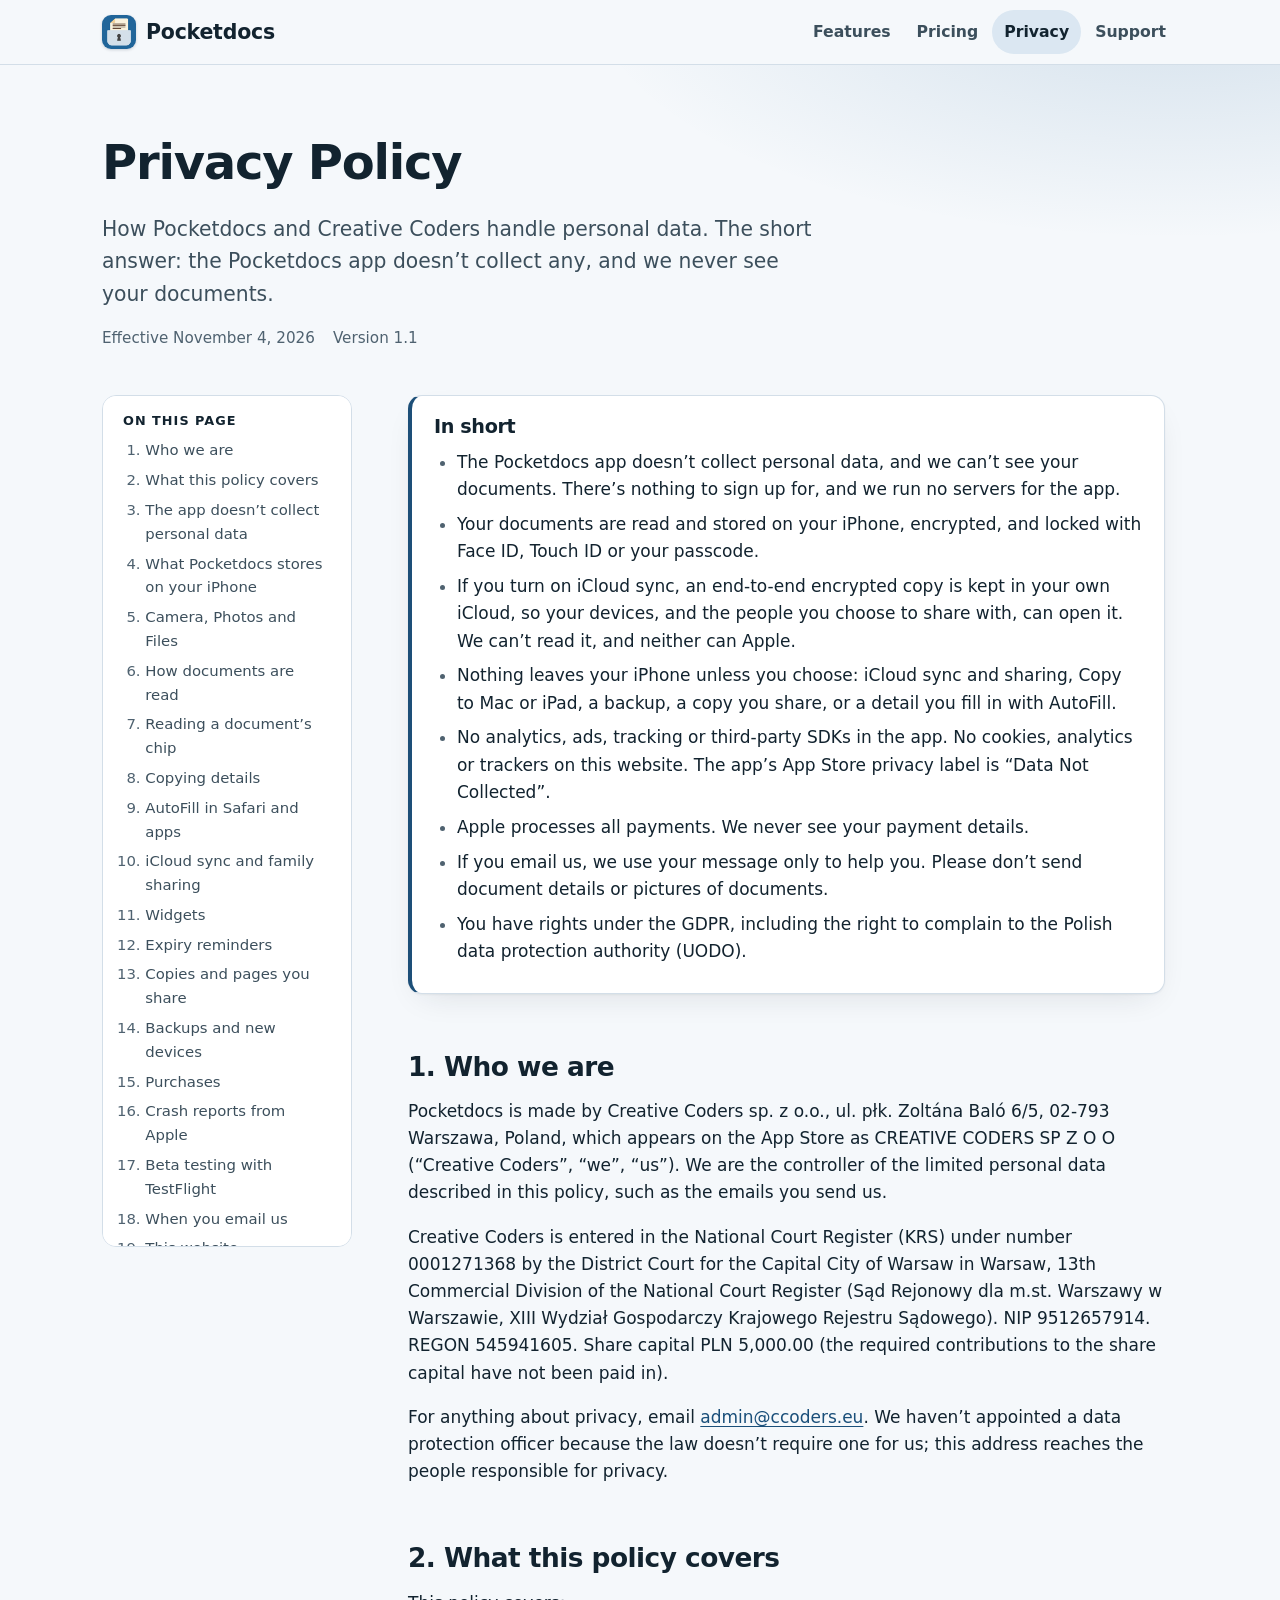
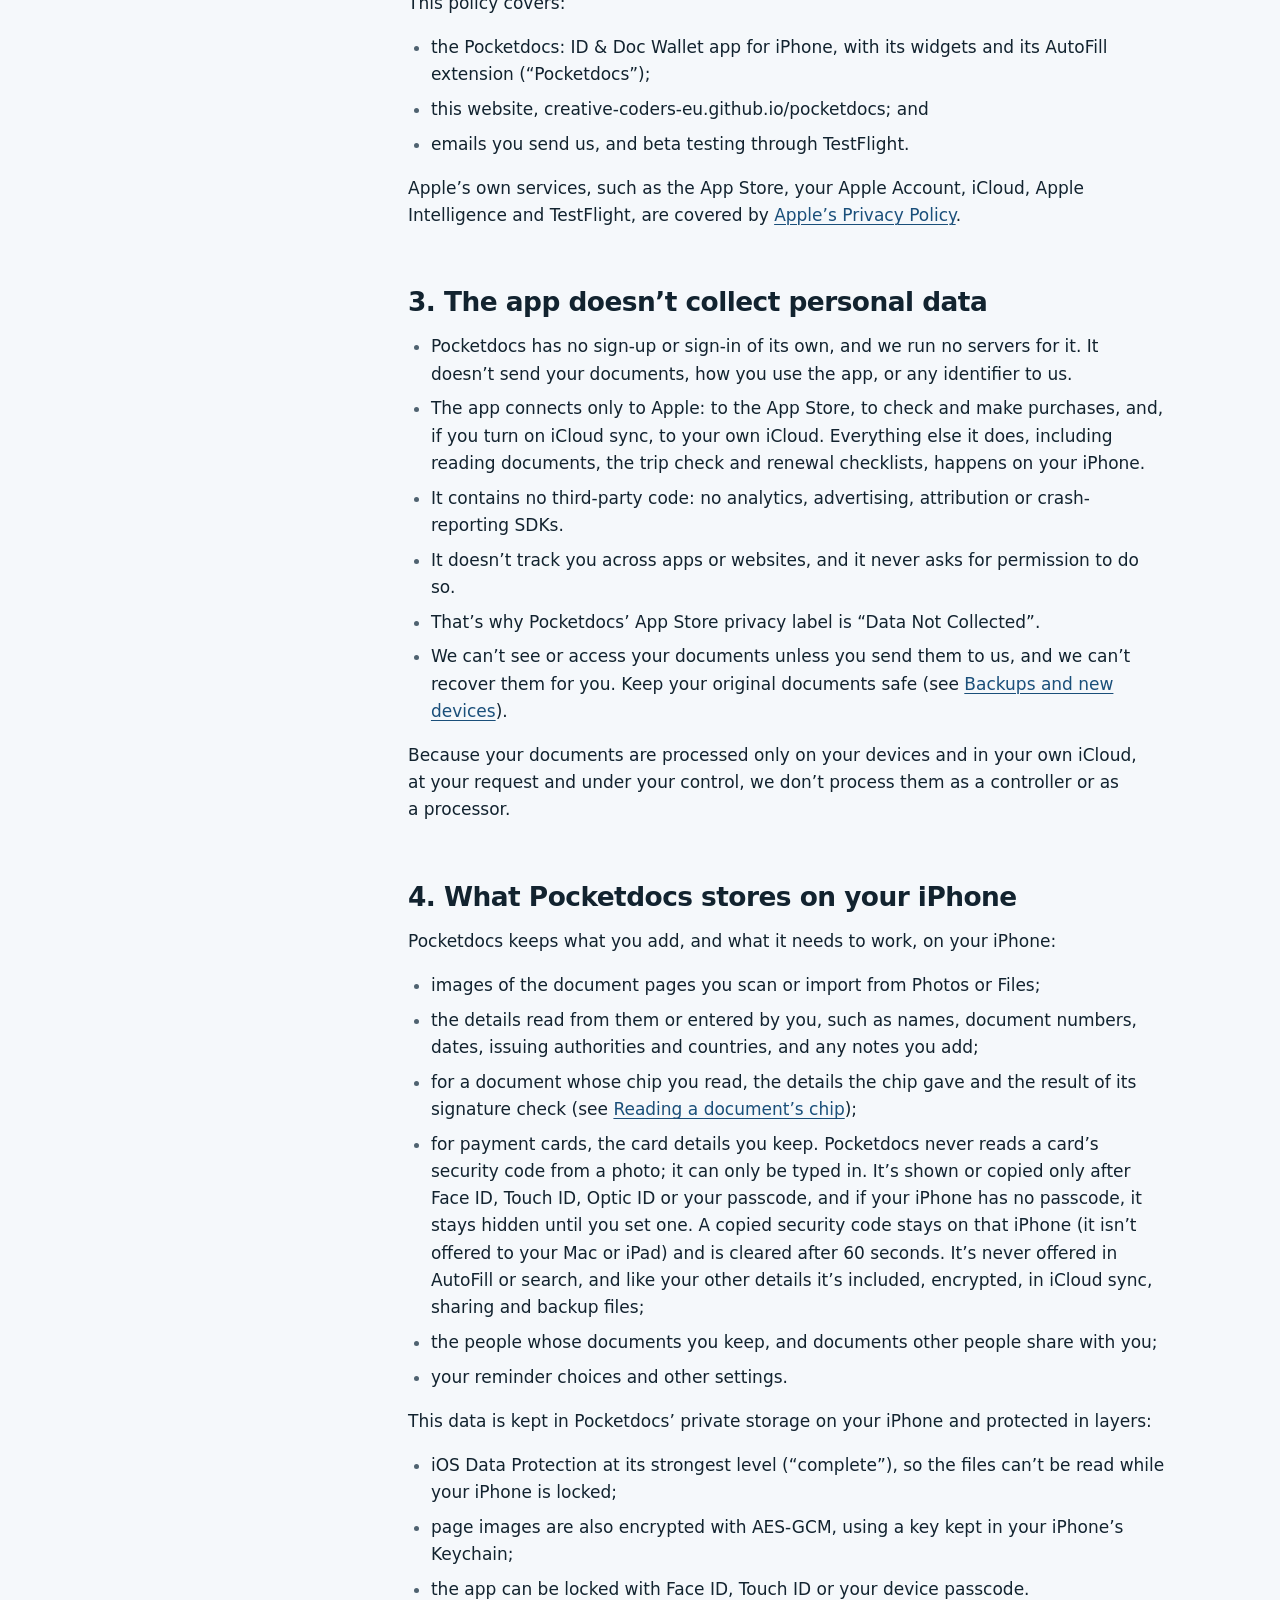
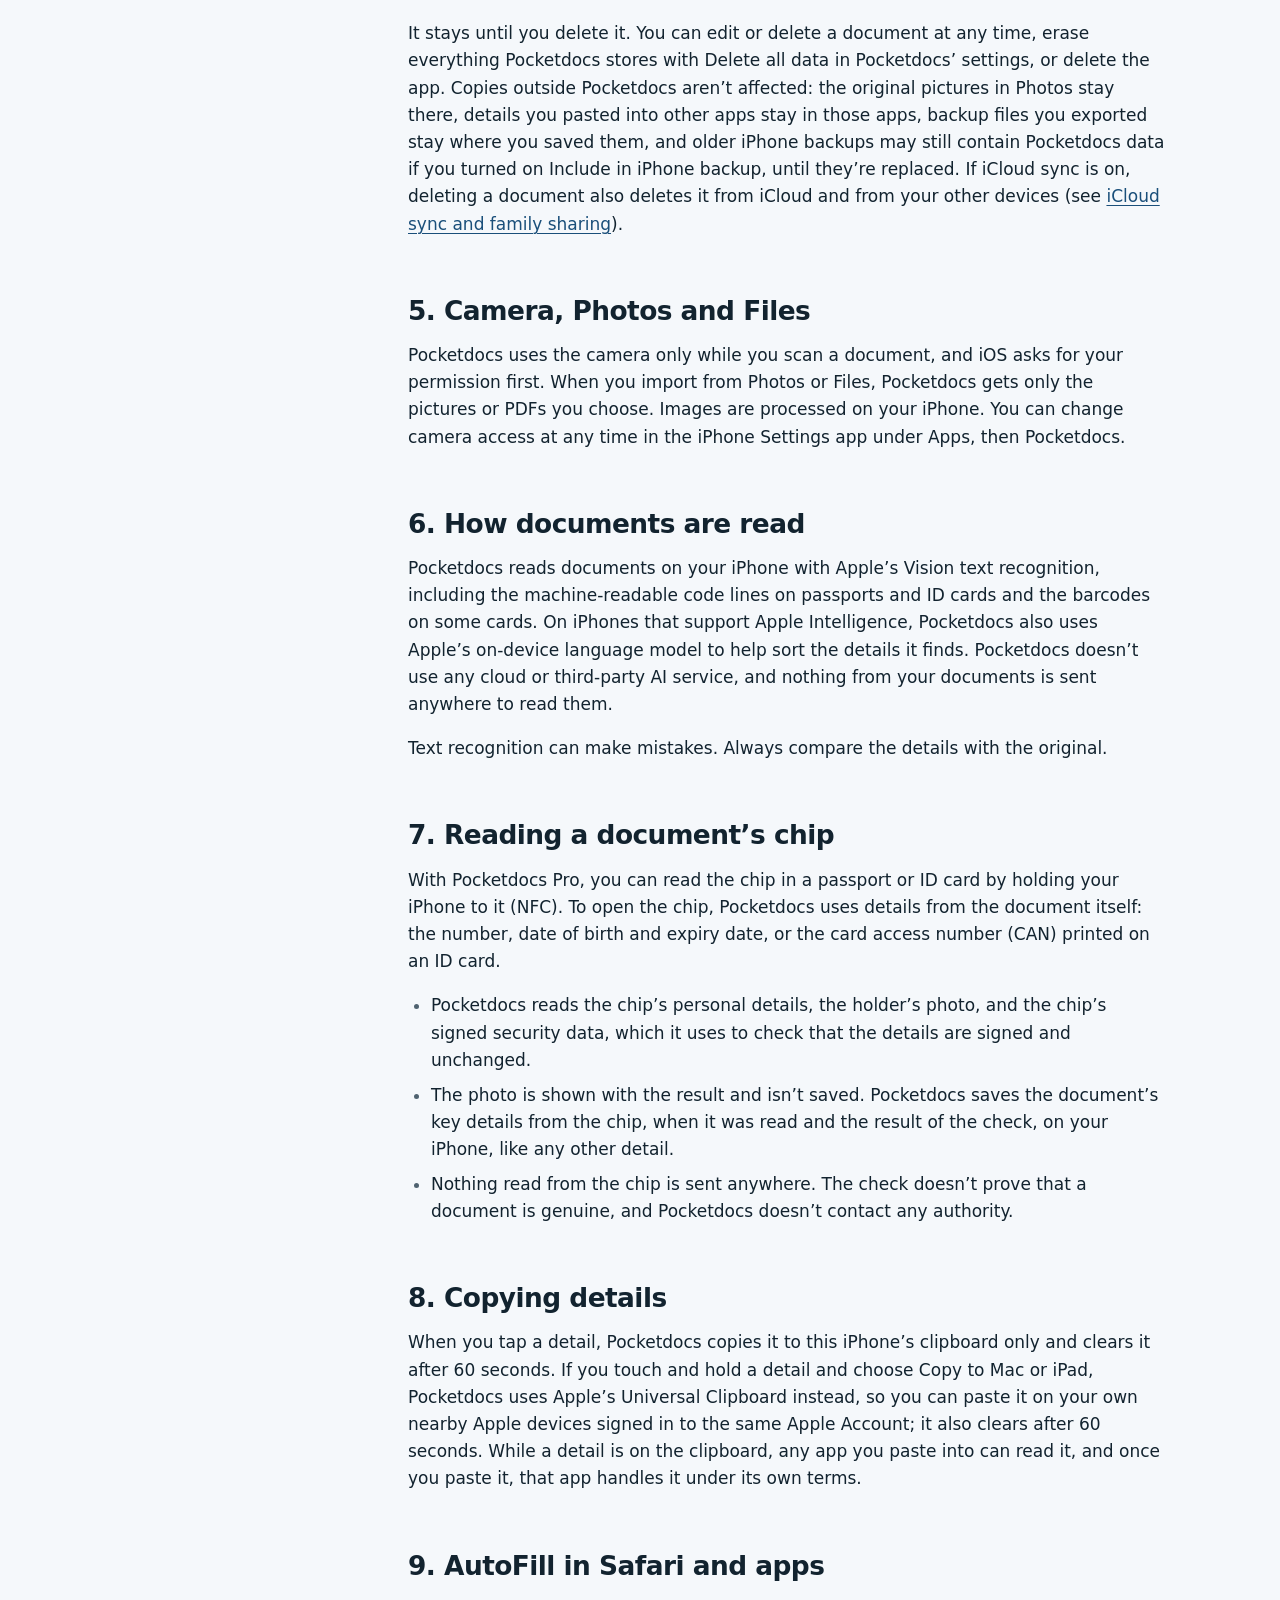
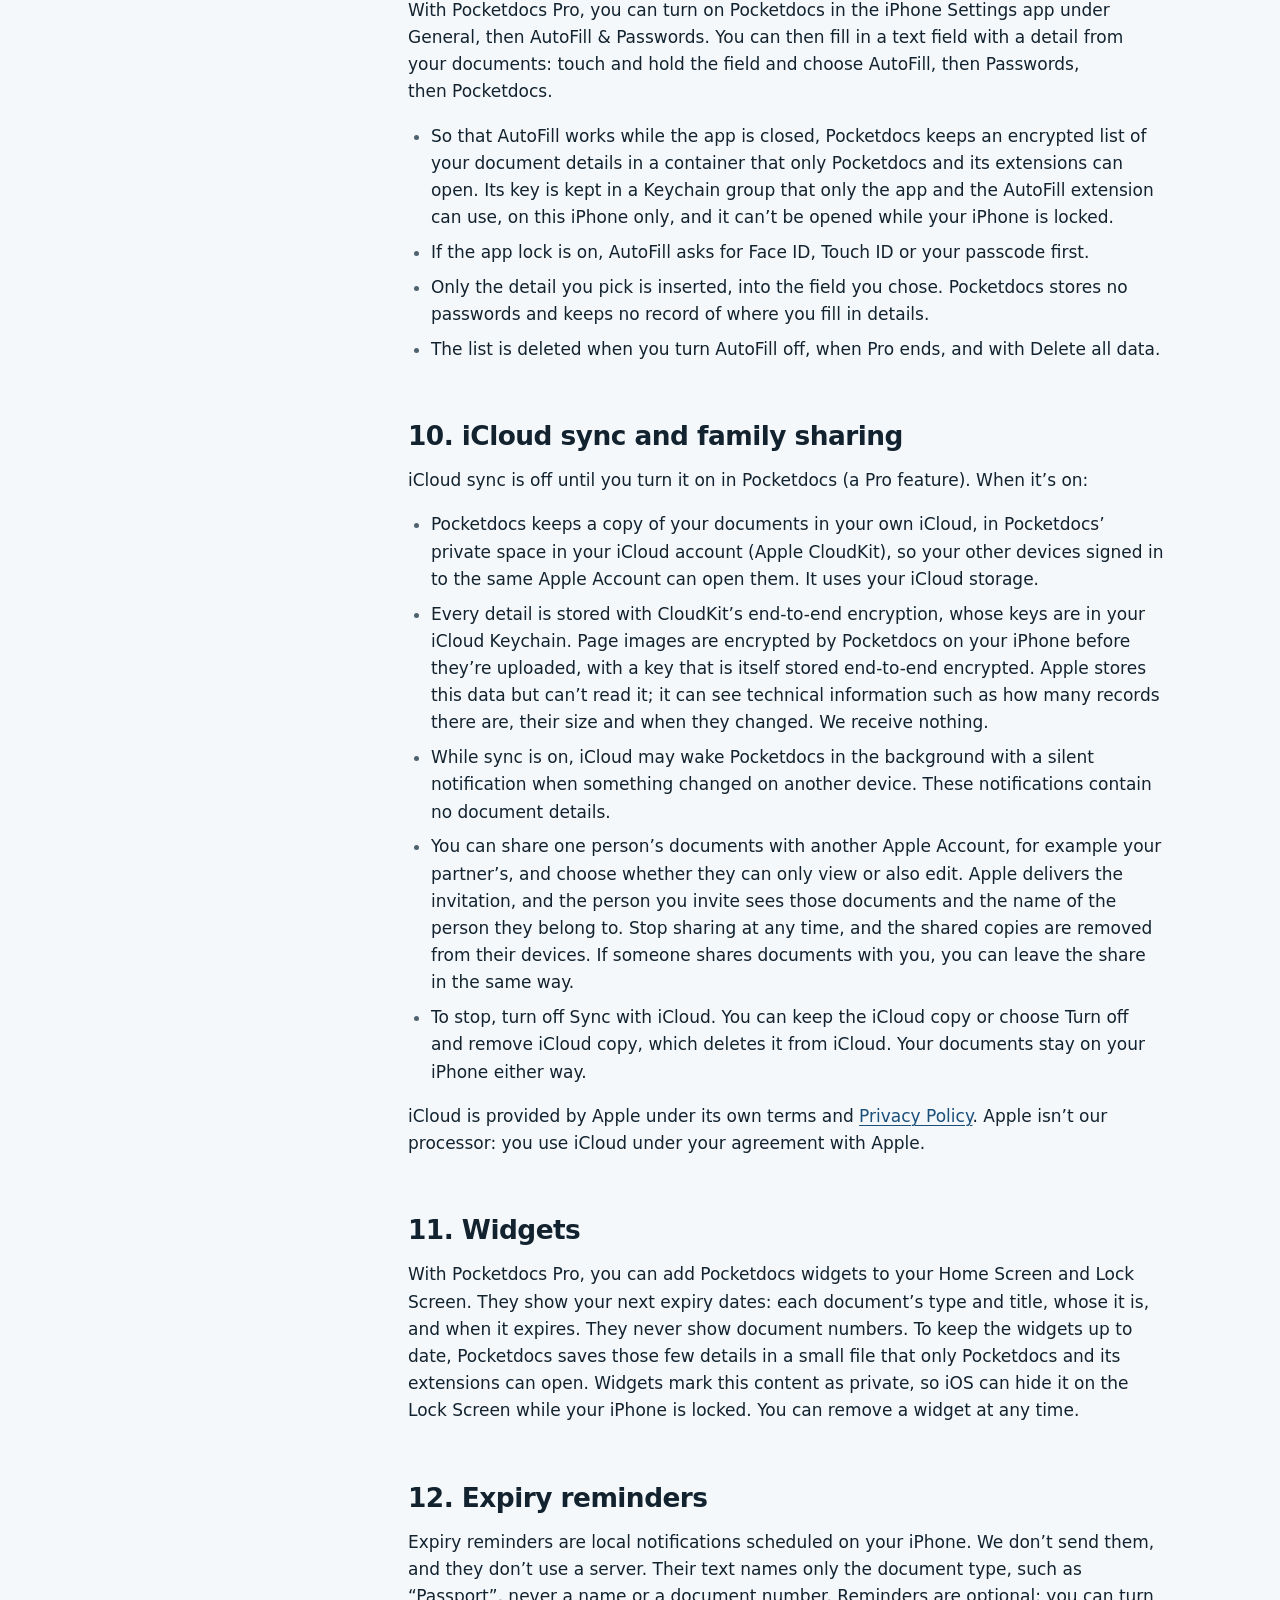
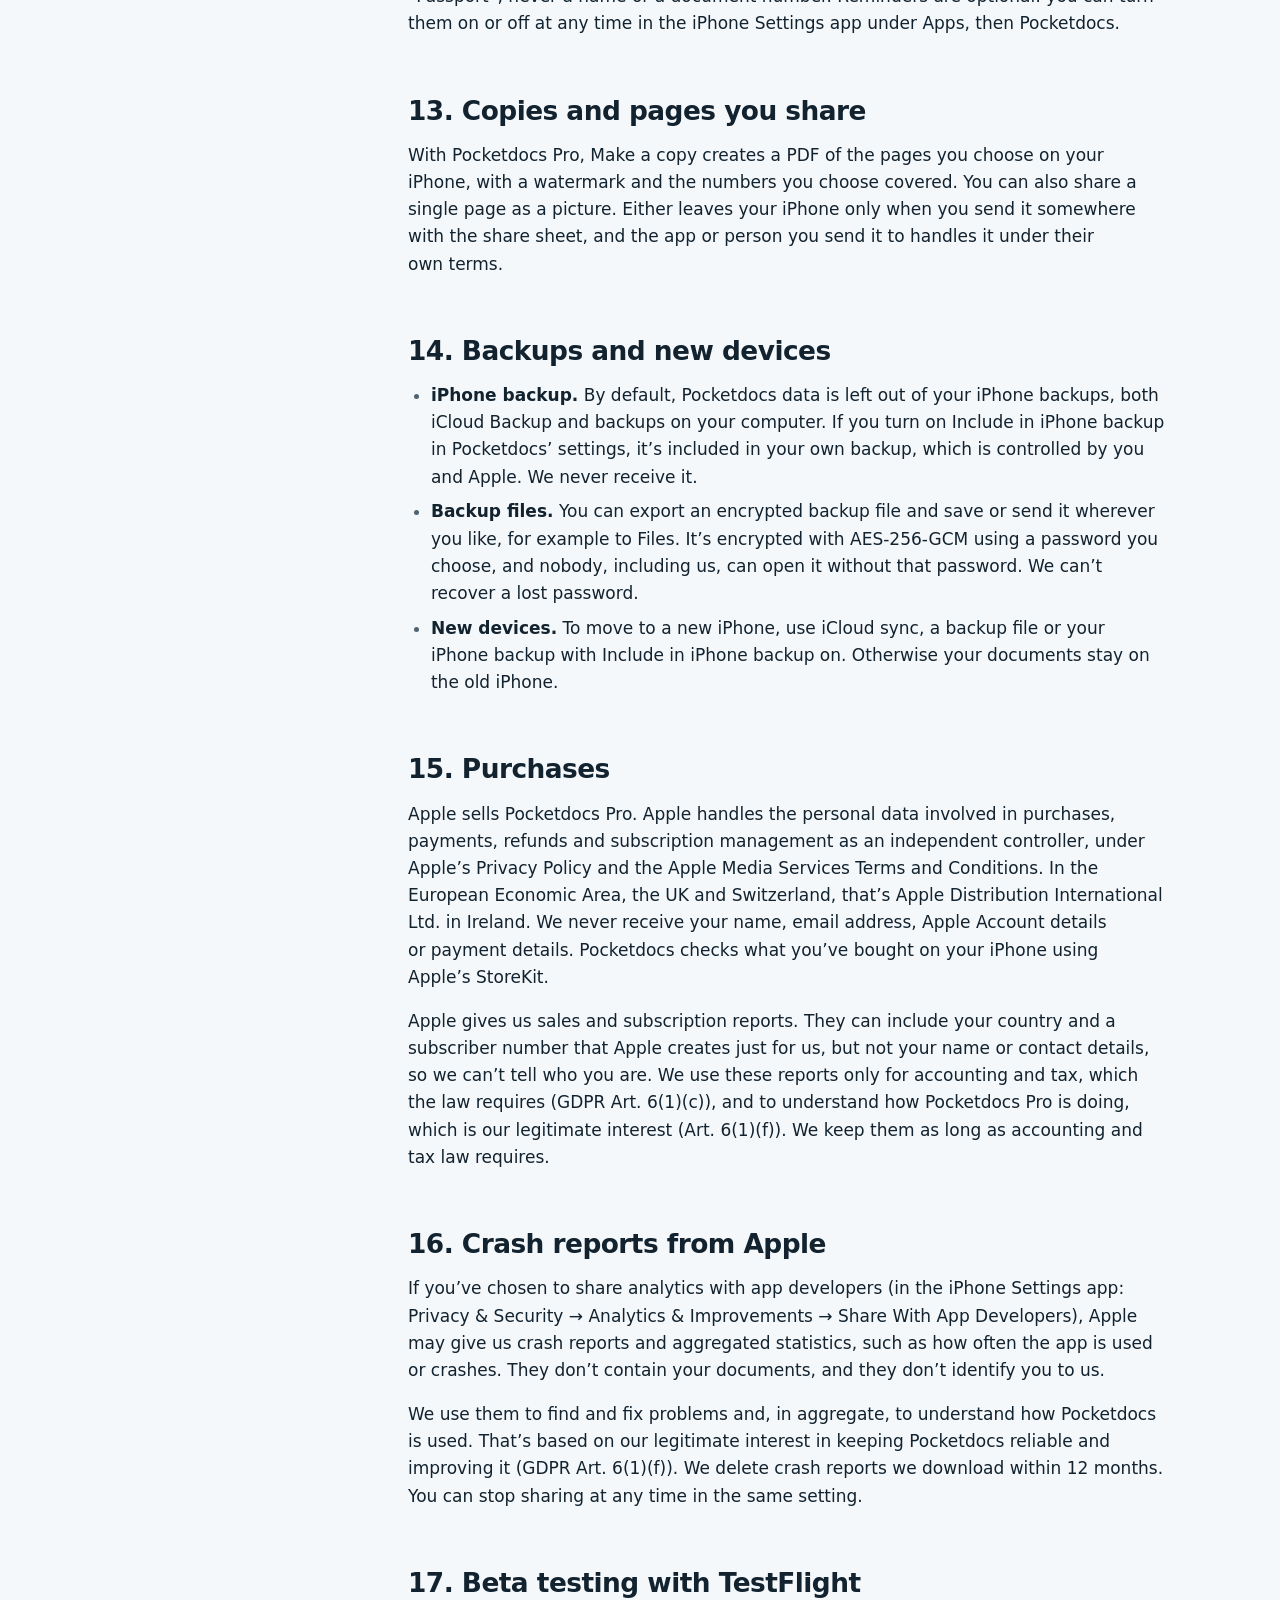
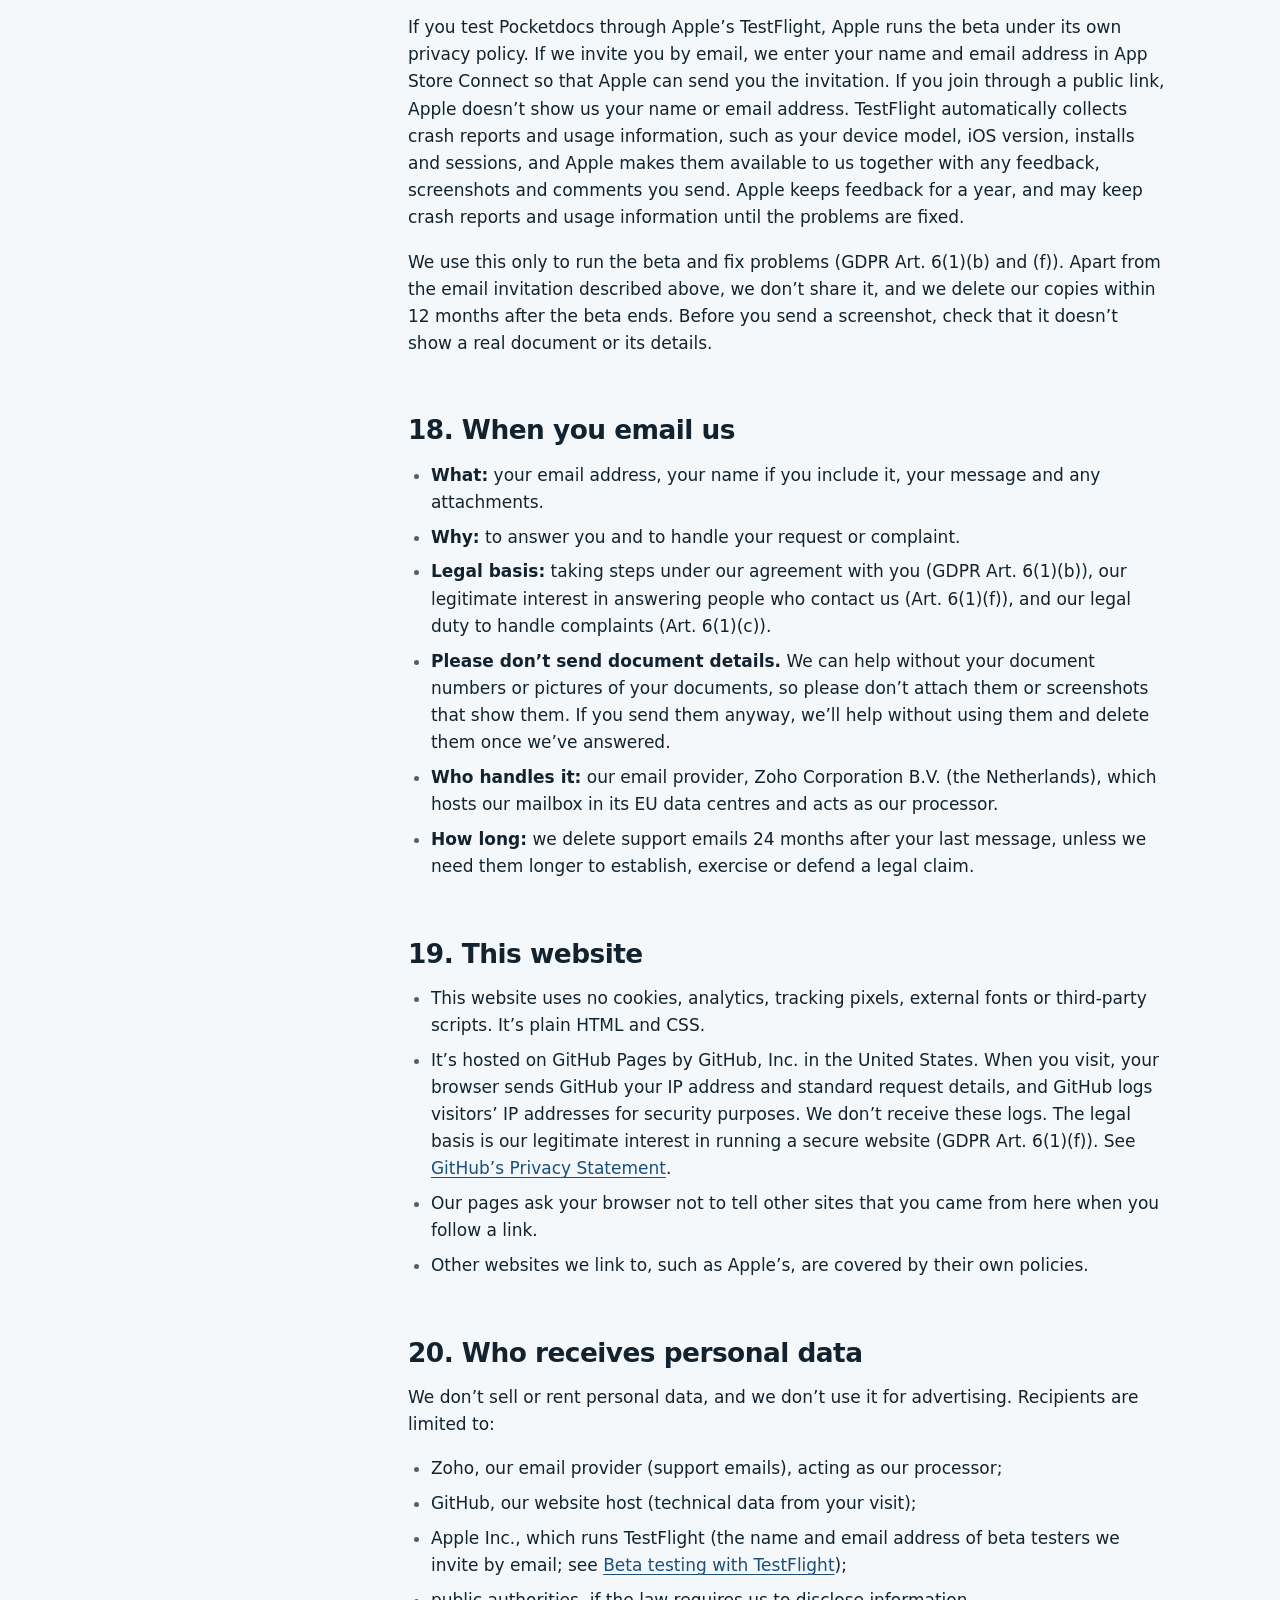
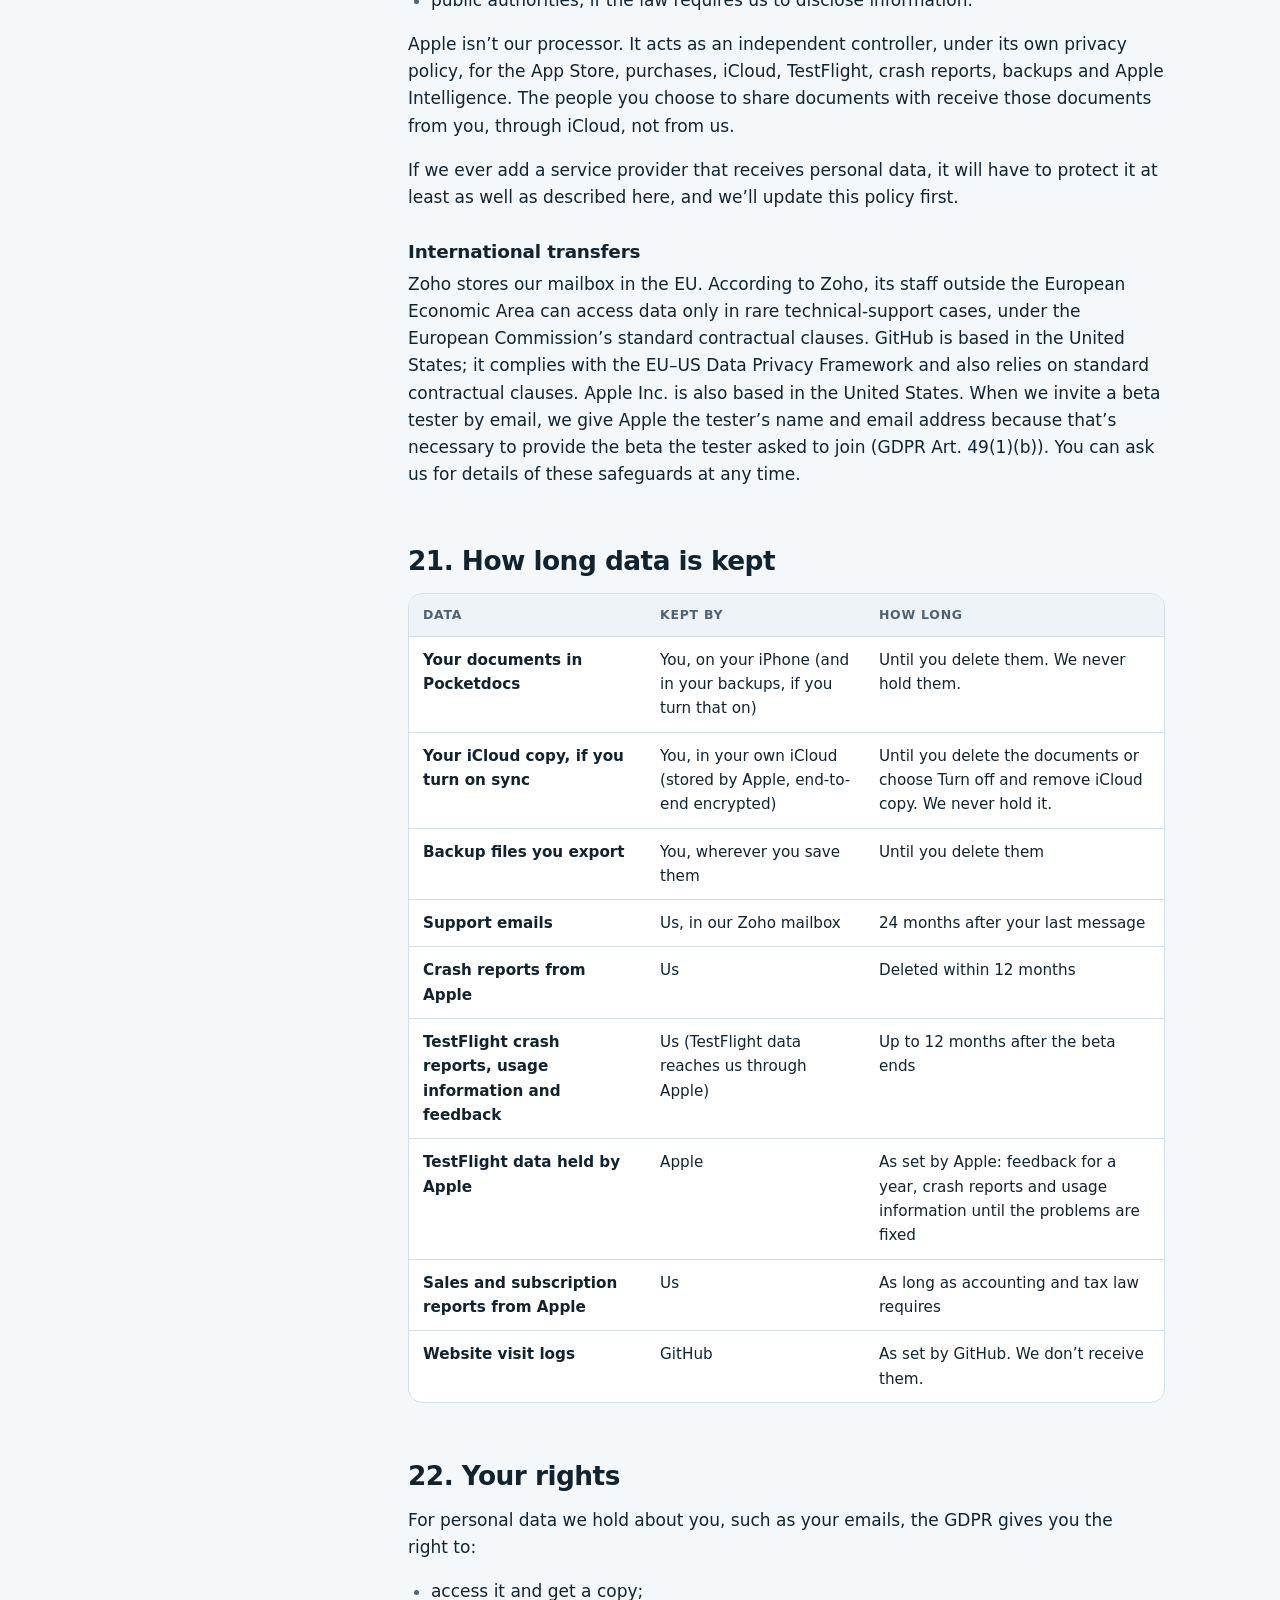
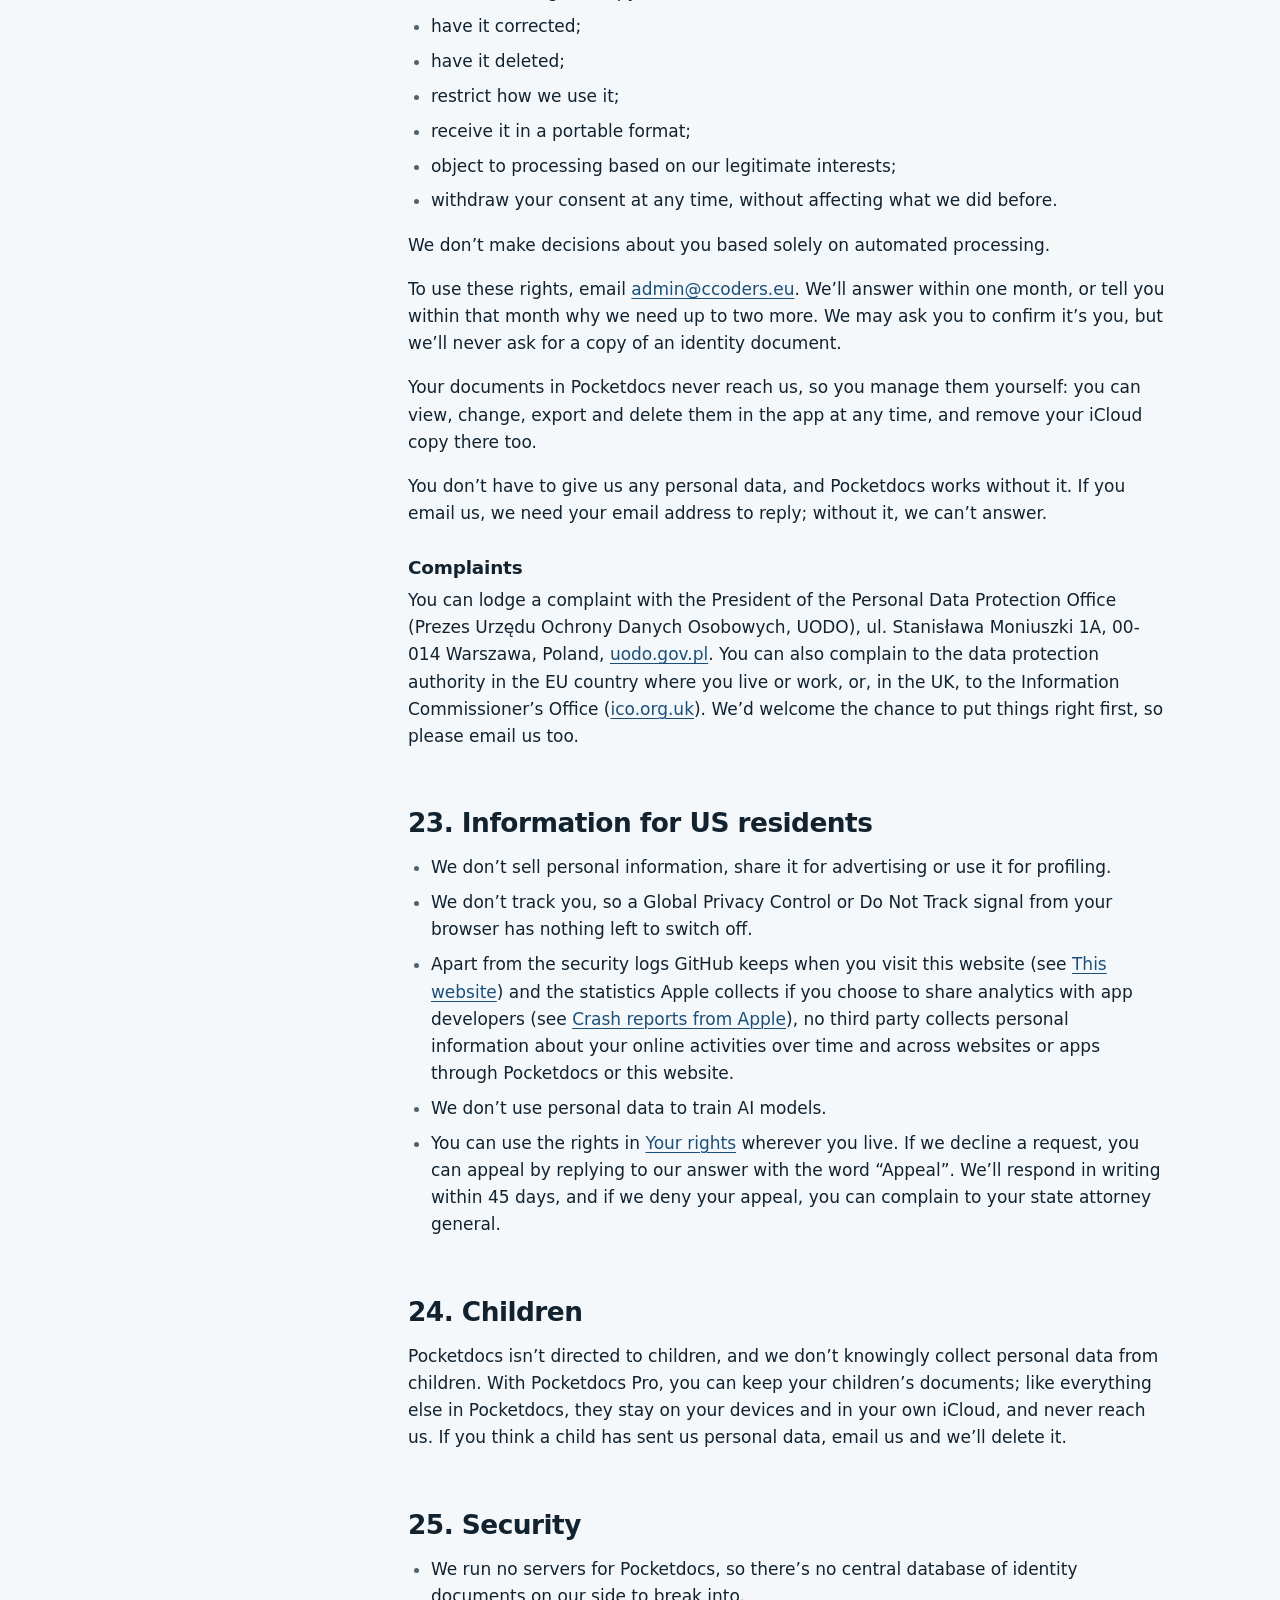
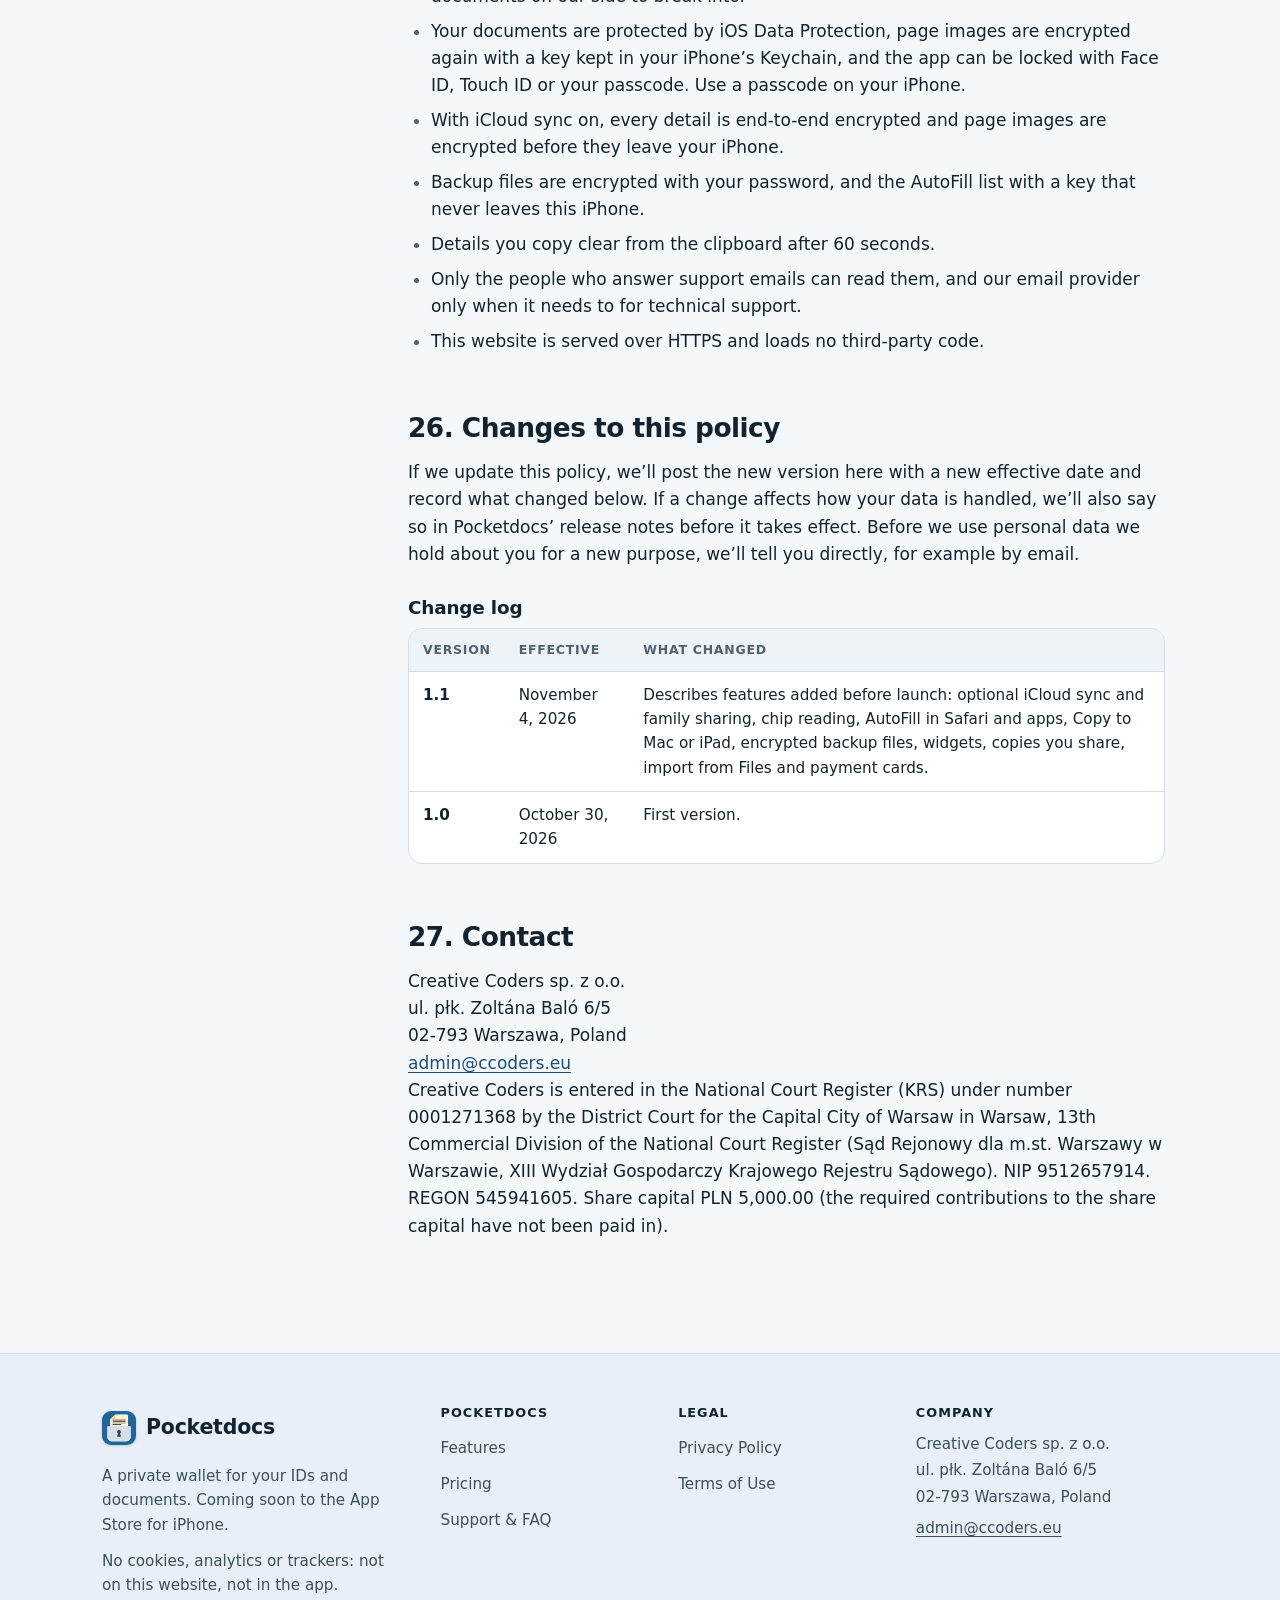
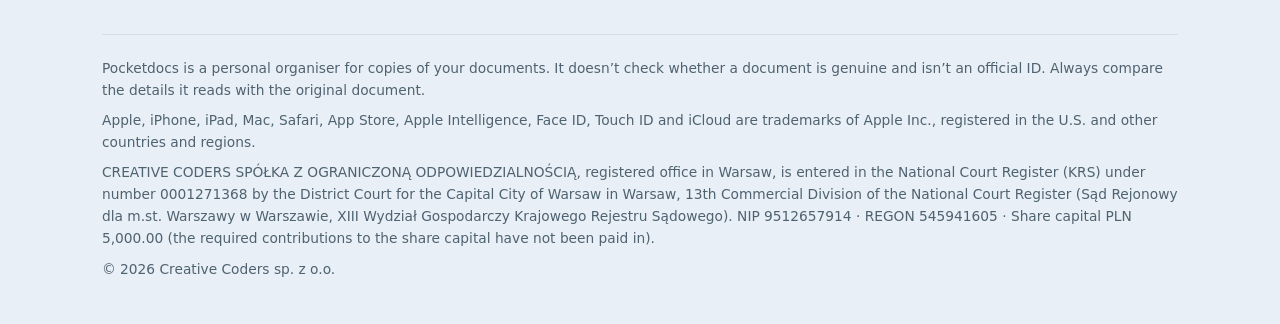
==== commit 6c78198b: "Sync is the app's end-to-end encrypted sync; the security code without a passcode Pro lists (homepag" ====
--- a/privacy/index.html
+++ b/privacy/index.html
@@ -132,7 +132,7 @@
             <li>images of the document pages you scan or import from Photos or Files;</li>
             <li>the details read from them or entered by you, such as names, document numbers, dates, issuing authorities and countries, and any notes you add;</li>
             <li>for a document whose chip you read, the details the chip gave and the result of its signature check (see <a href="#chip">Reading a document’s chip</a>);</li>
-            <li>for payment cards, the card details you keep. Pocketdocs never reads a card’s security code from a photo. If you type it in, it’s shown only after Face ID, Touch ID or your passcode, and it’s never offered in AutoFill or search;</li>
+            <li>for payment cards, the card details you keep. Pocketdocs never reads a card’s security code from a photo; it can only be typed in. It’s shown or copied only after Face ID, Touch ID, Optic ID or your passcode, and if your iPhone has no passcode, it stays hidden until you set one. A copied security code stays on that iPhone (it isn’t offered to your Mac or iPad) and is cleared after 60 seconds. It’s never offered in AutoFill or search, and like your other details it’s included, encrypted, in iCloud sync, sharing and backup files;</li>
             <li>the people whose documents you keep, and documents other people share with you;</li>
             <li>your reminder choices and other settings.</li>
           </ul>
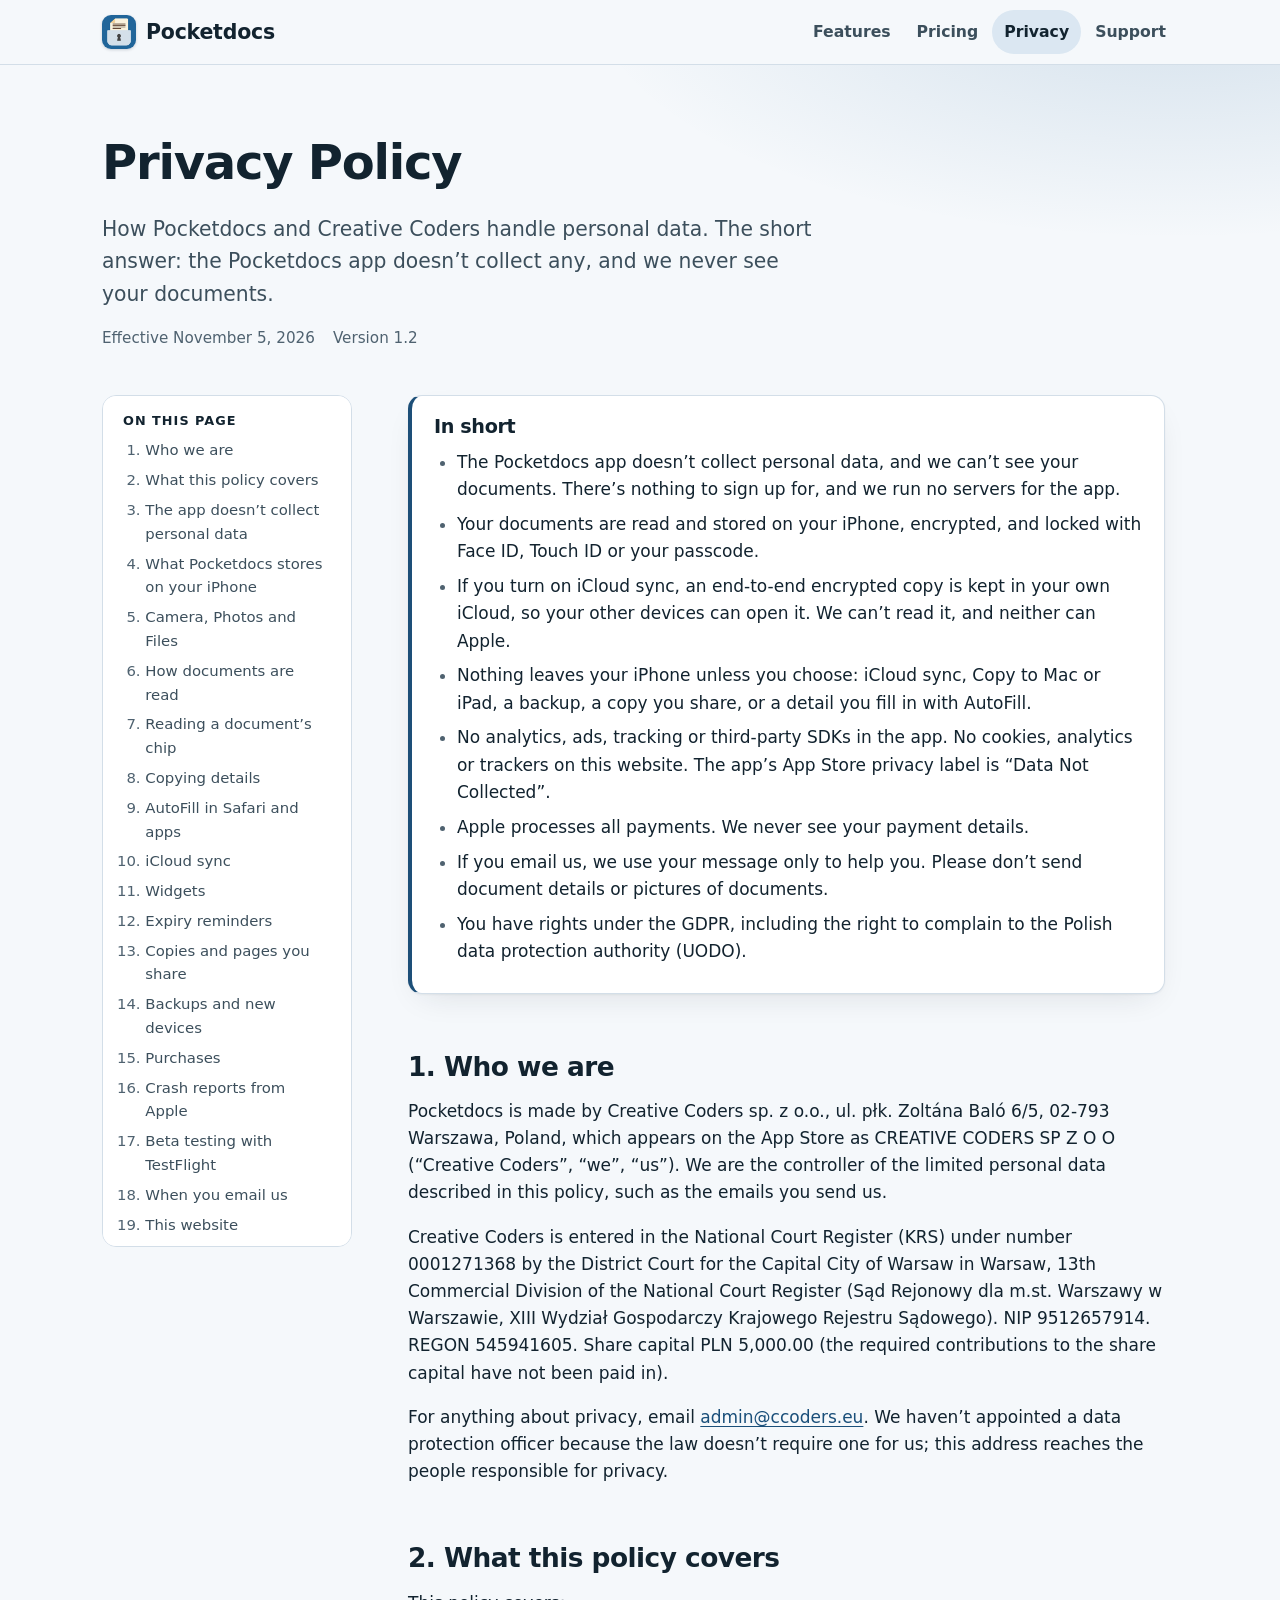
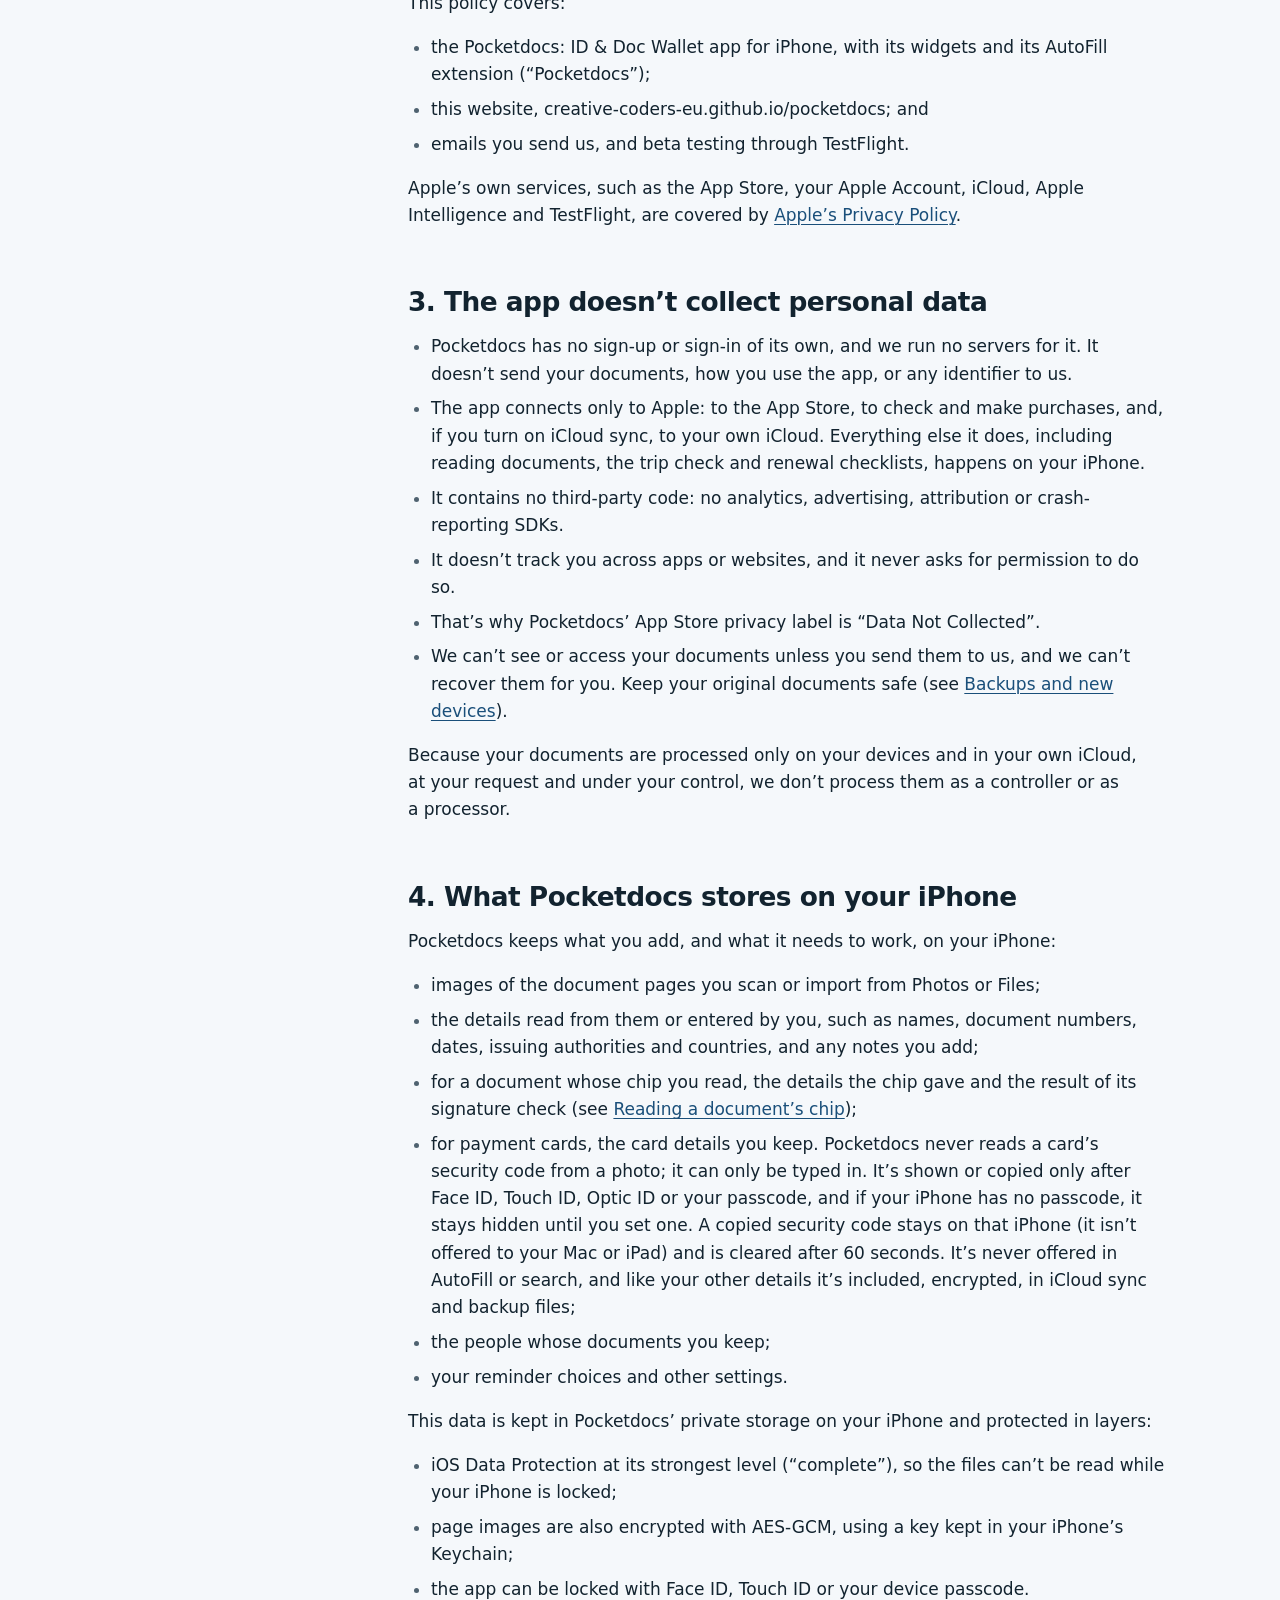
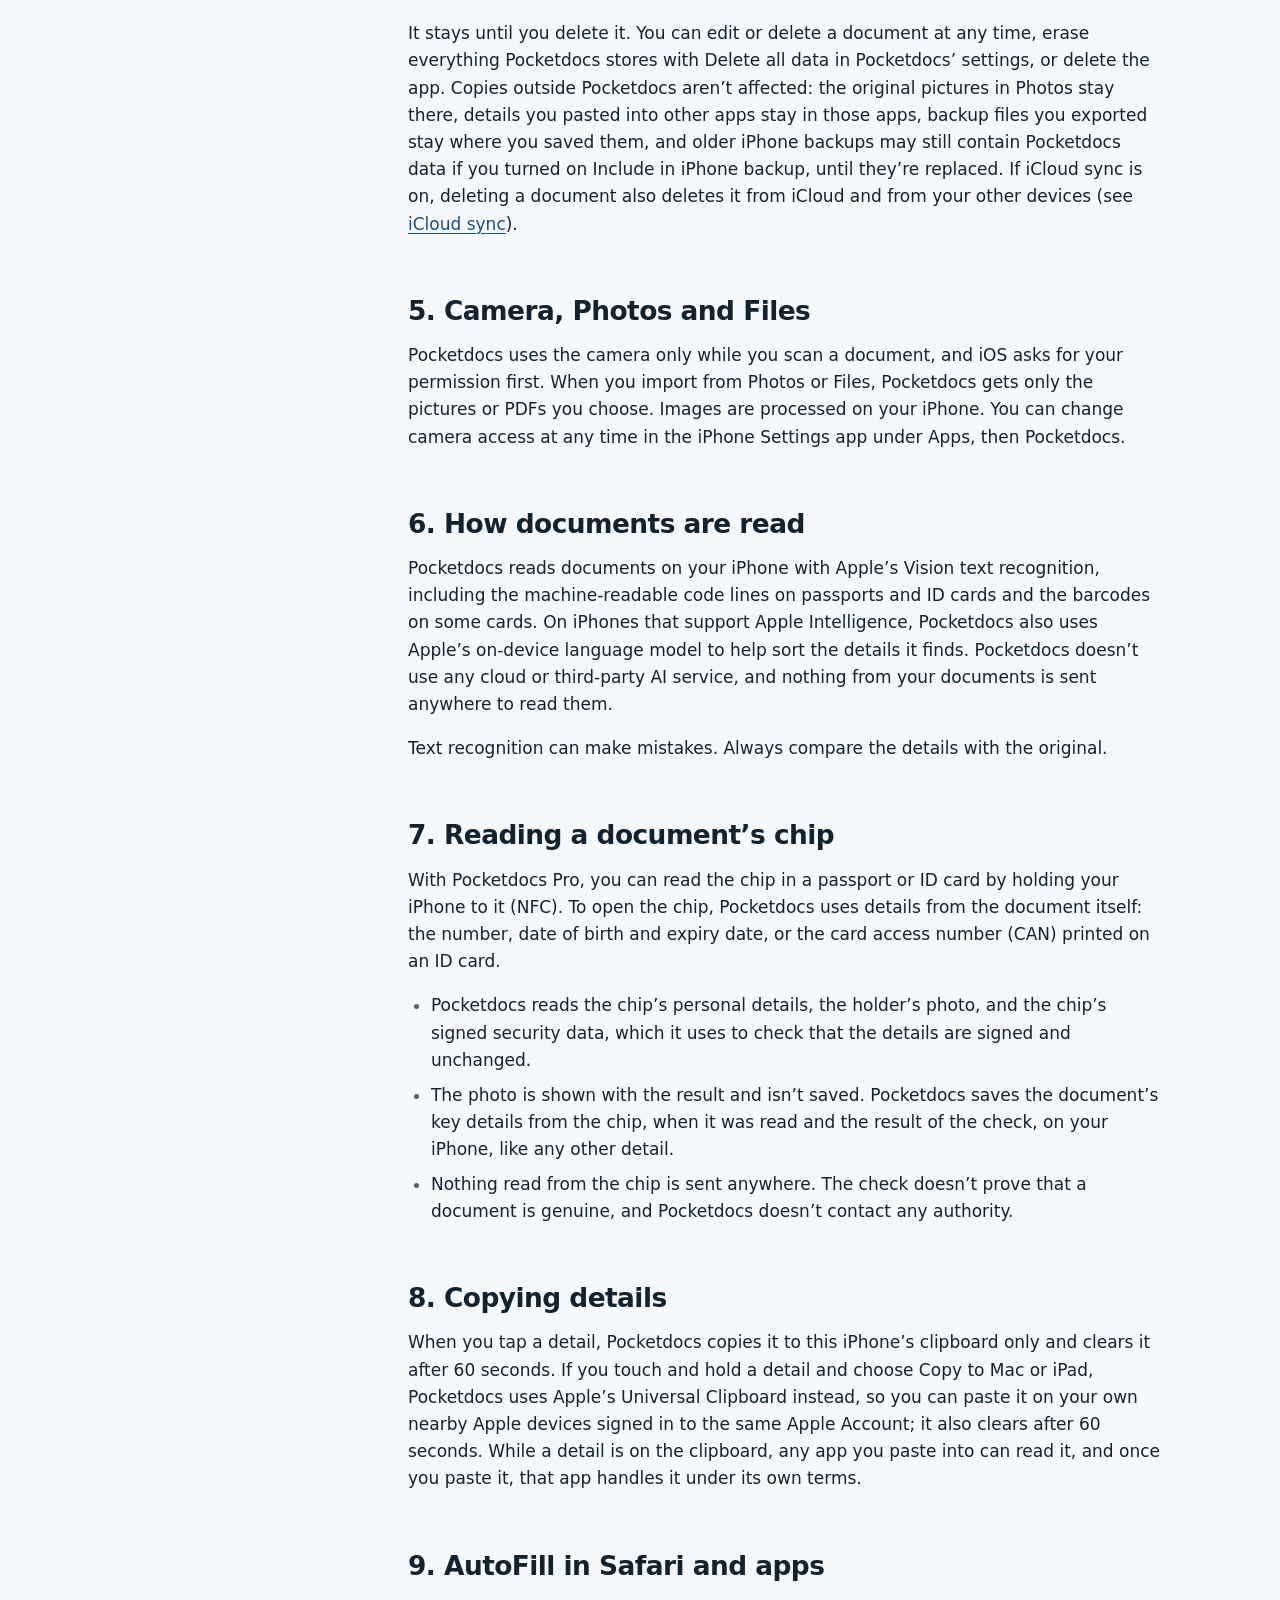
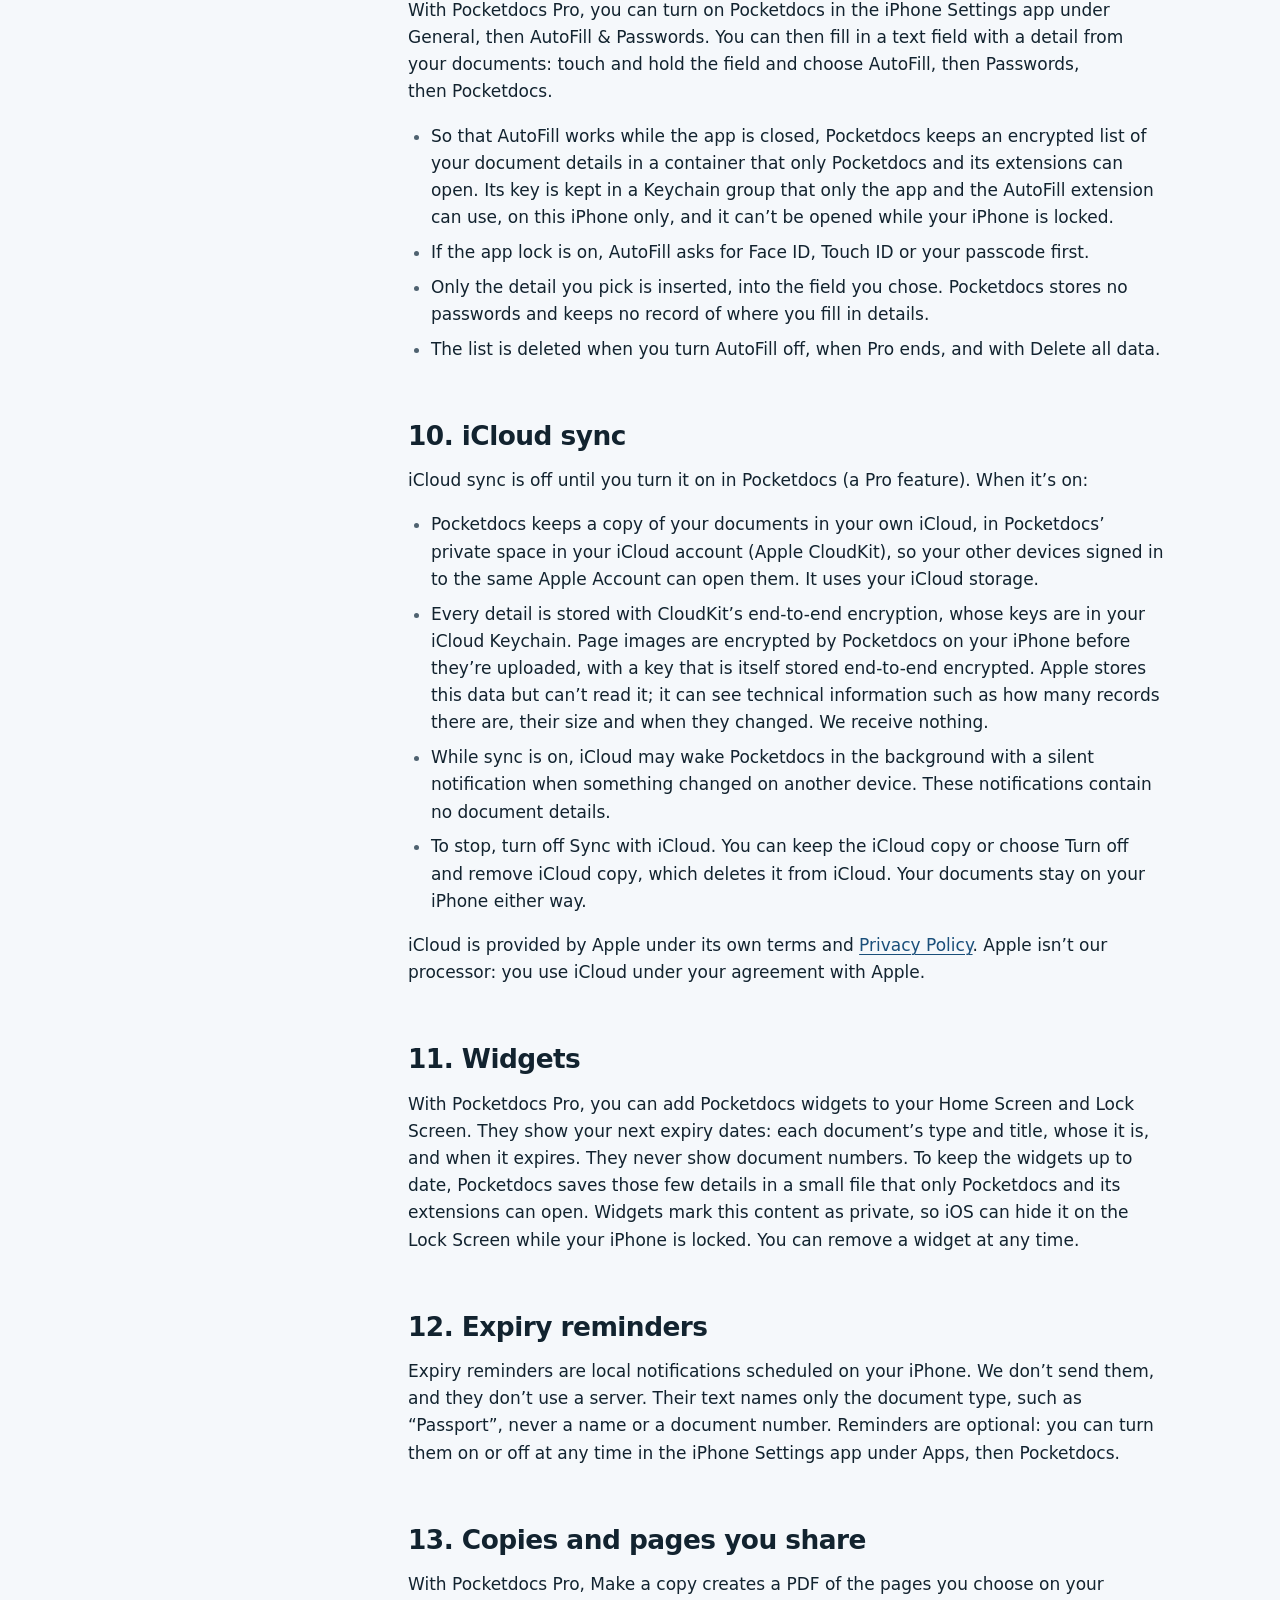
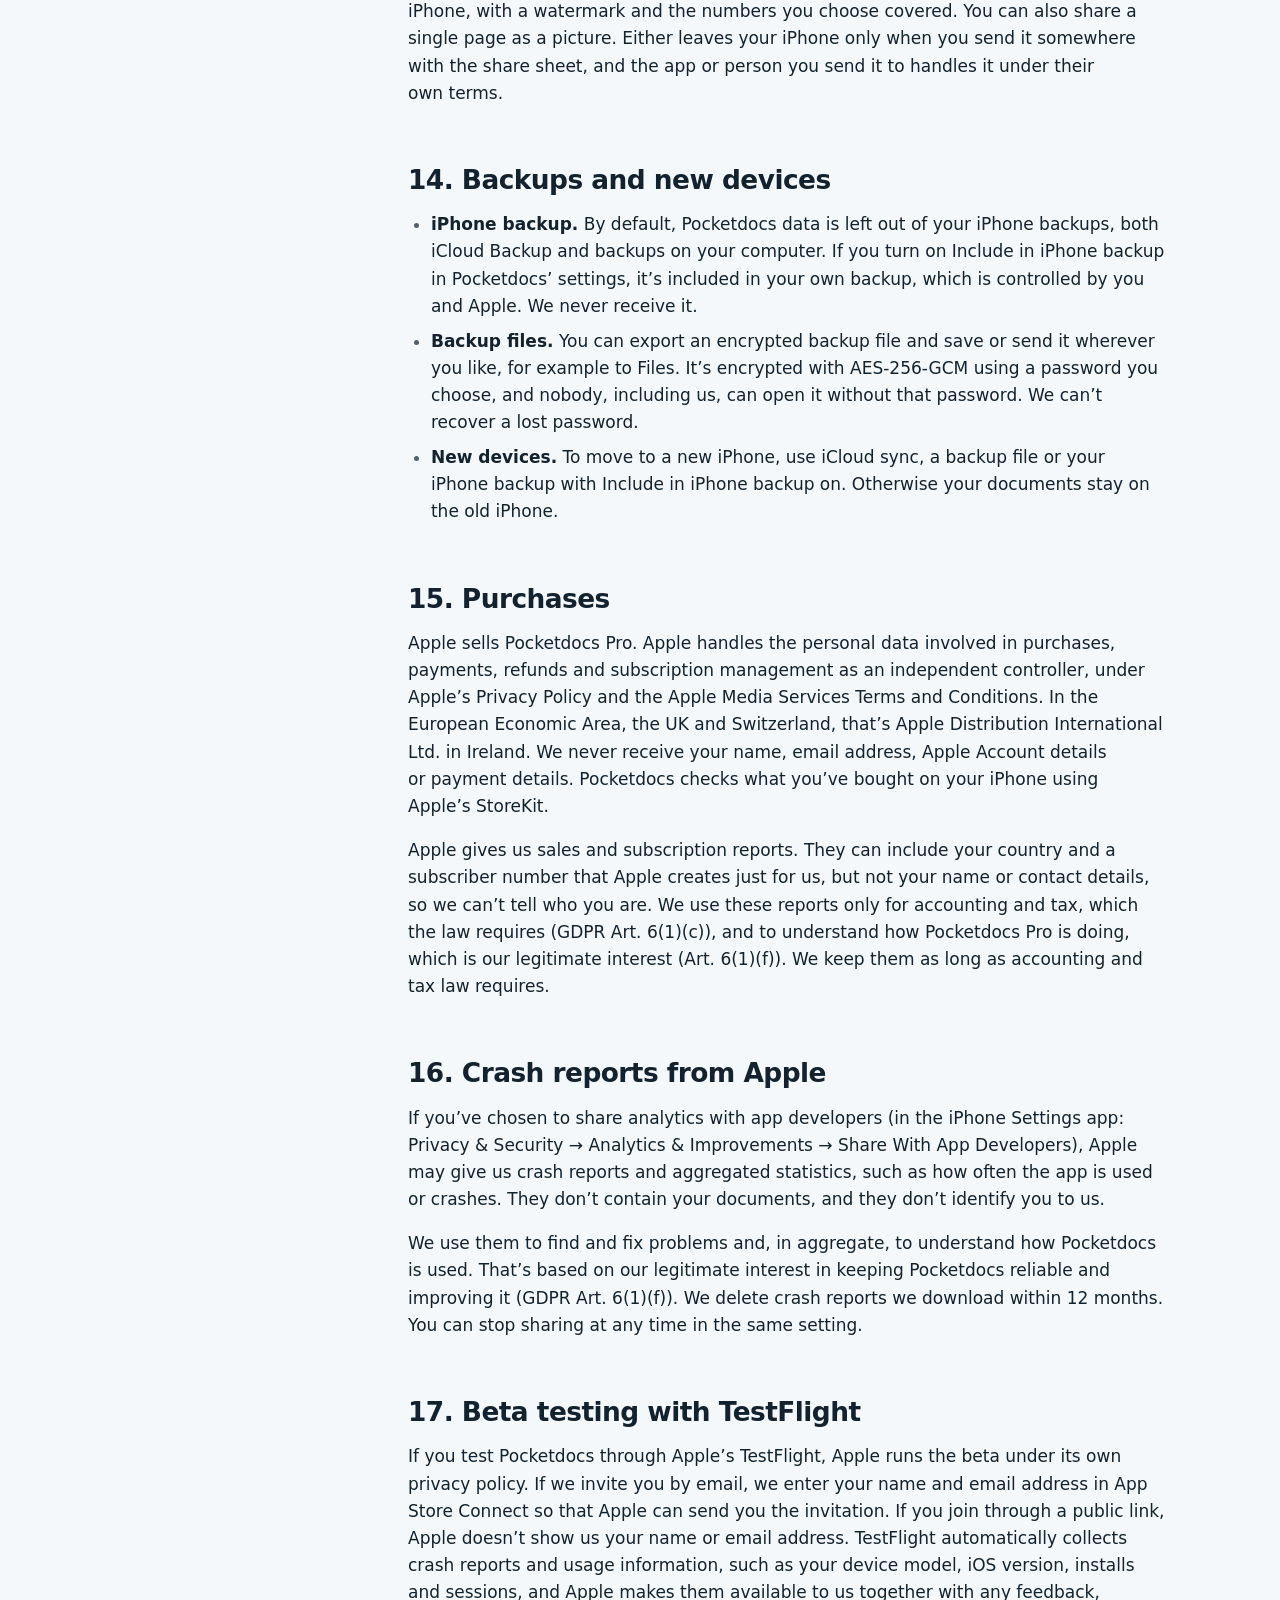
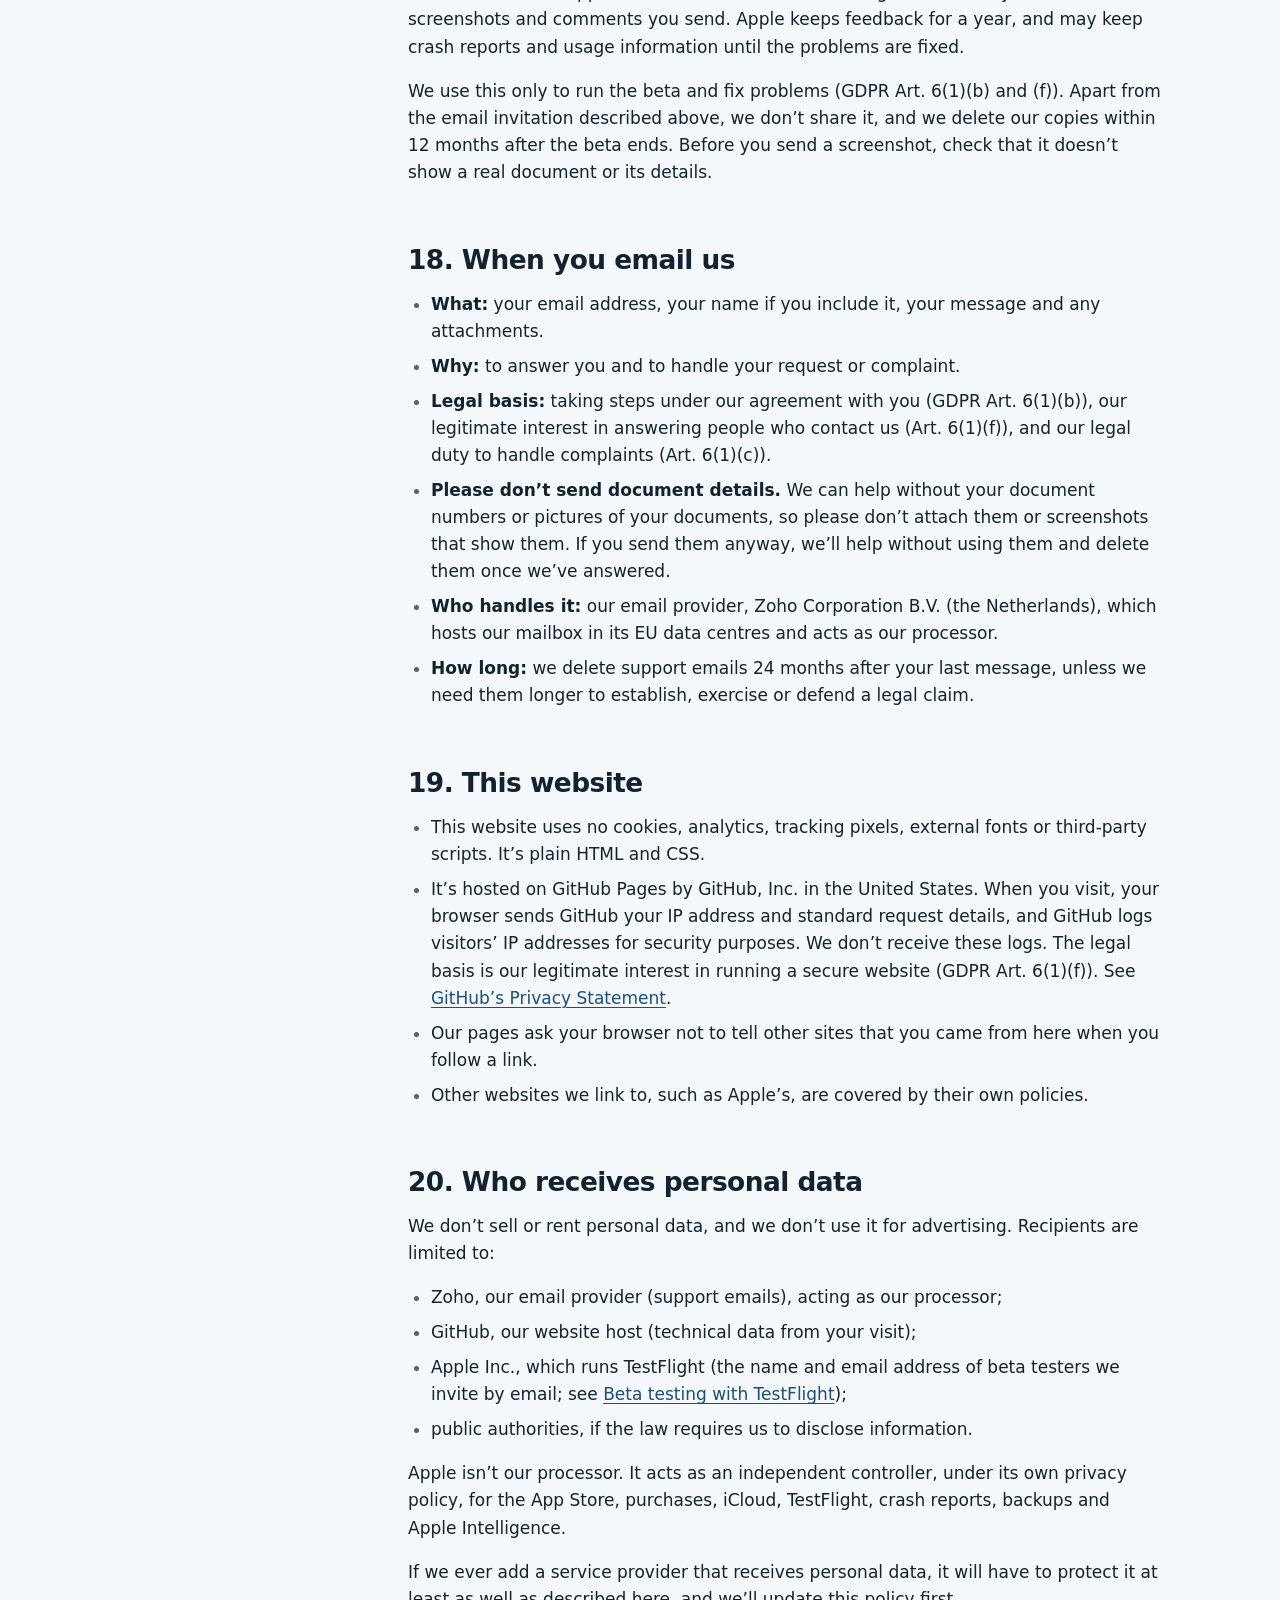
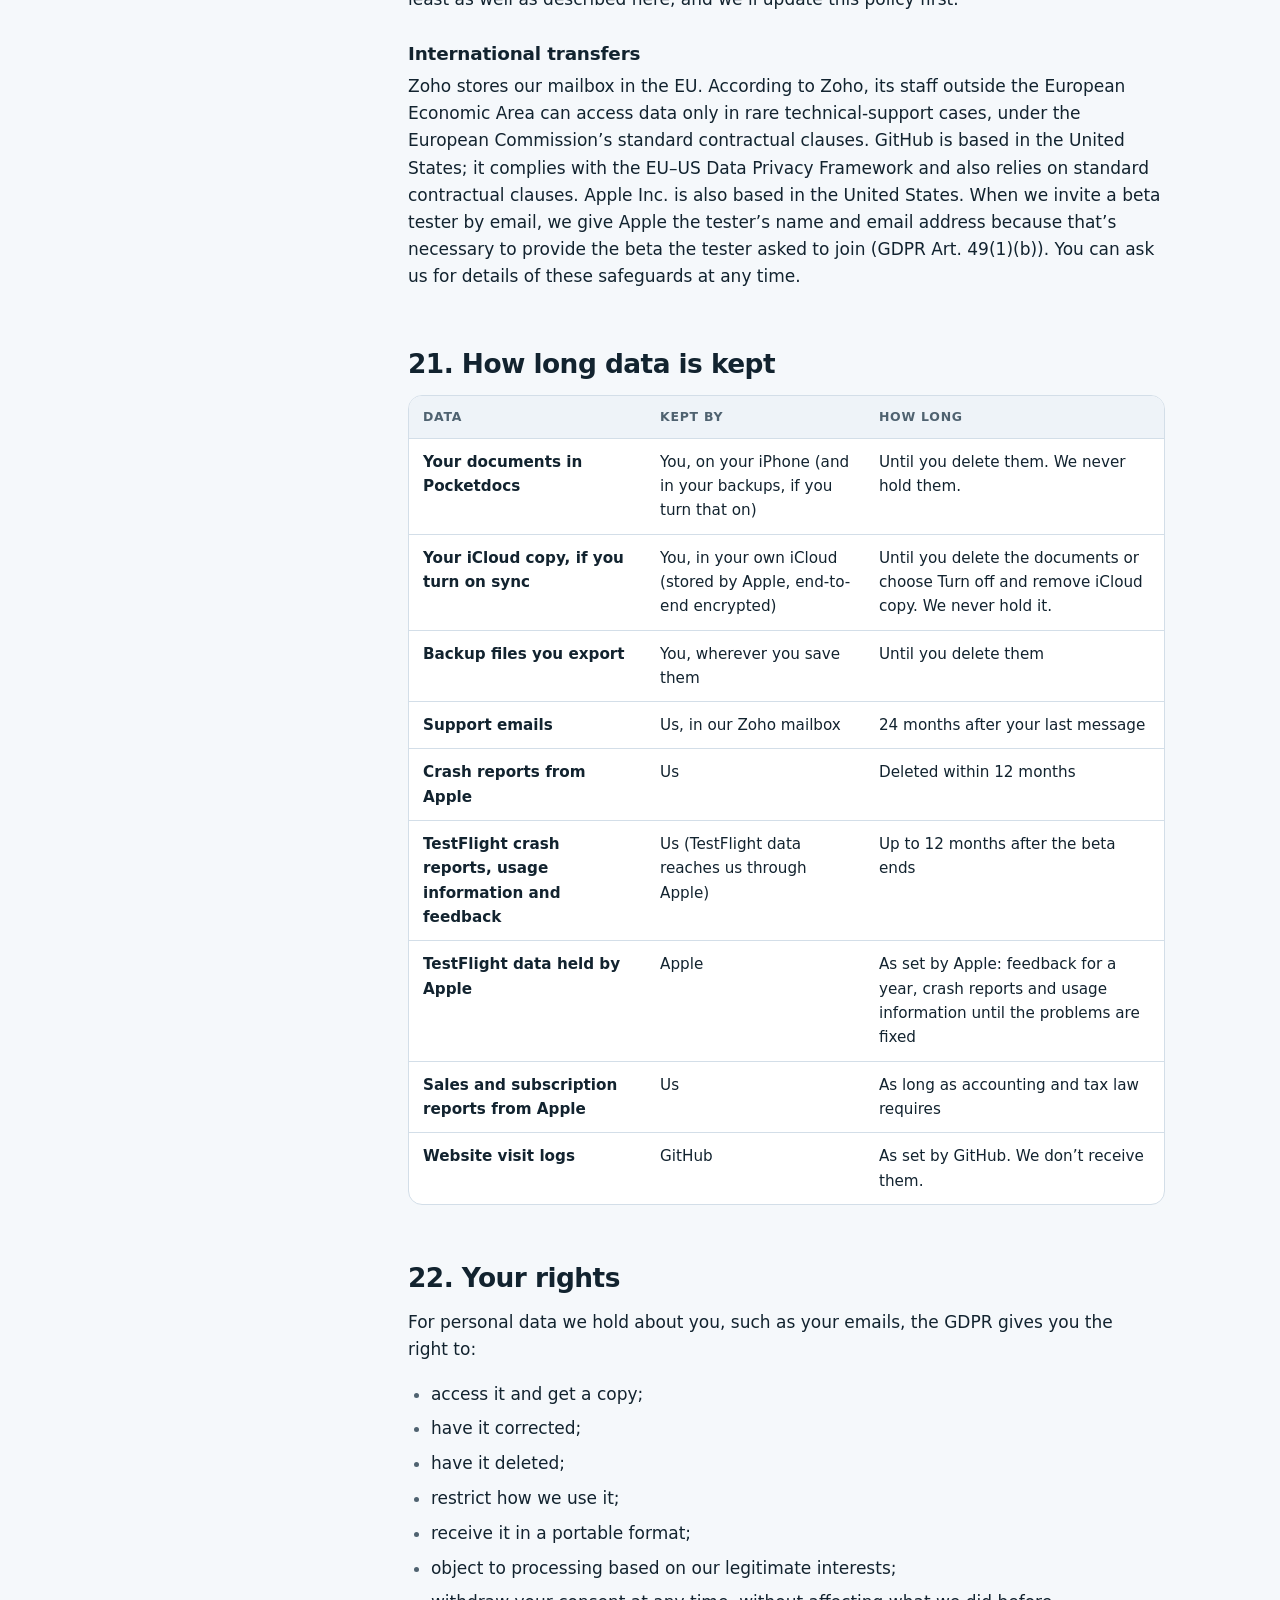
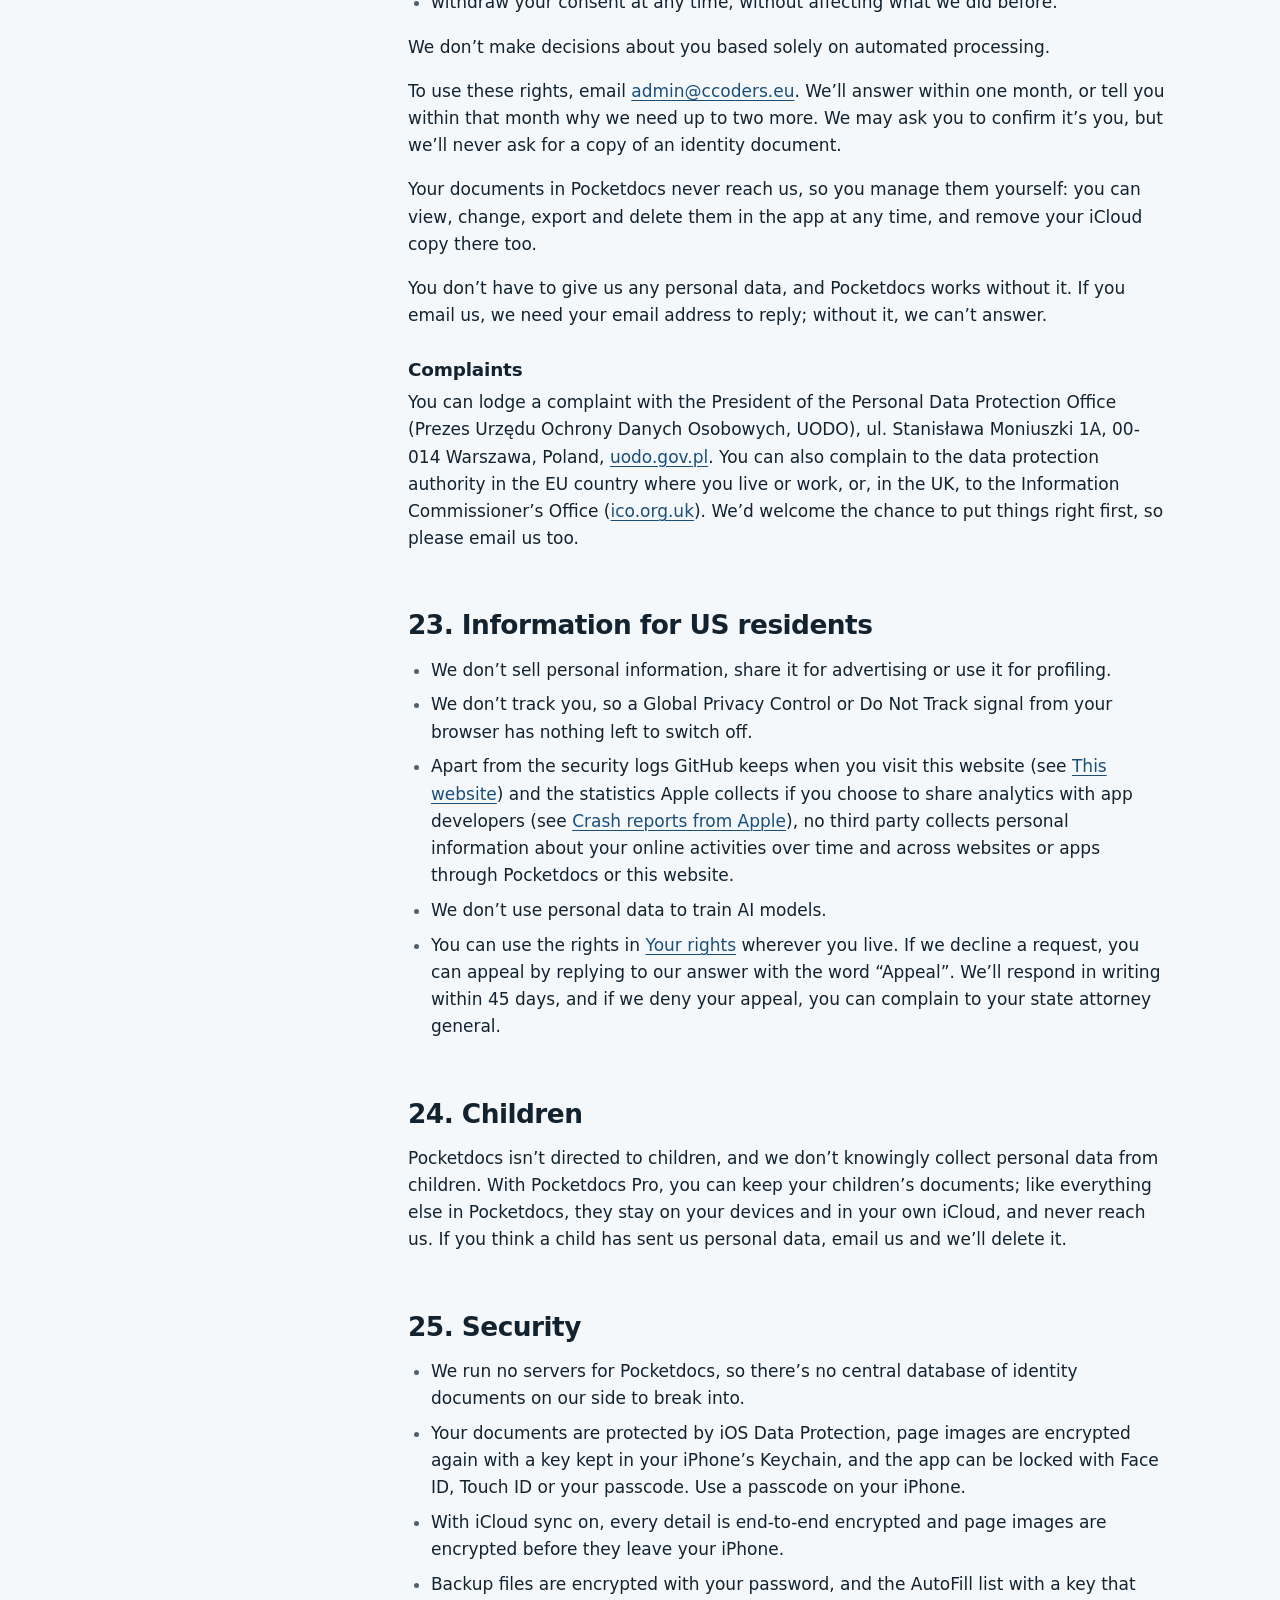
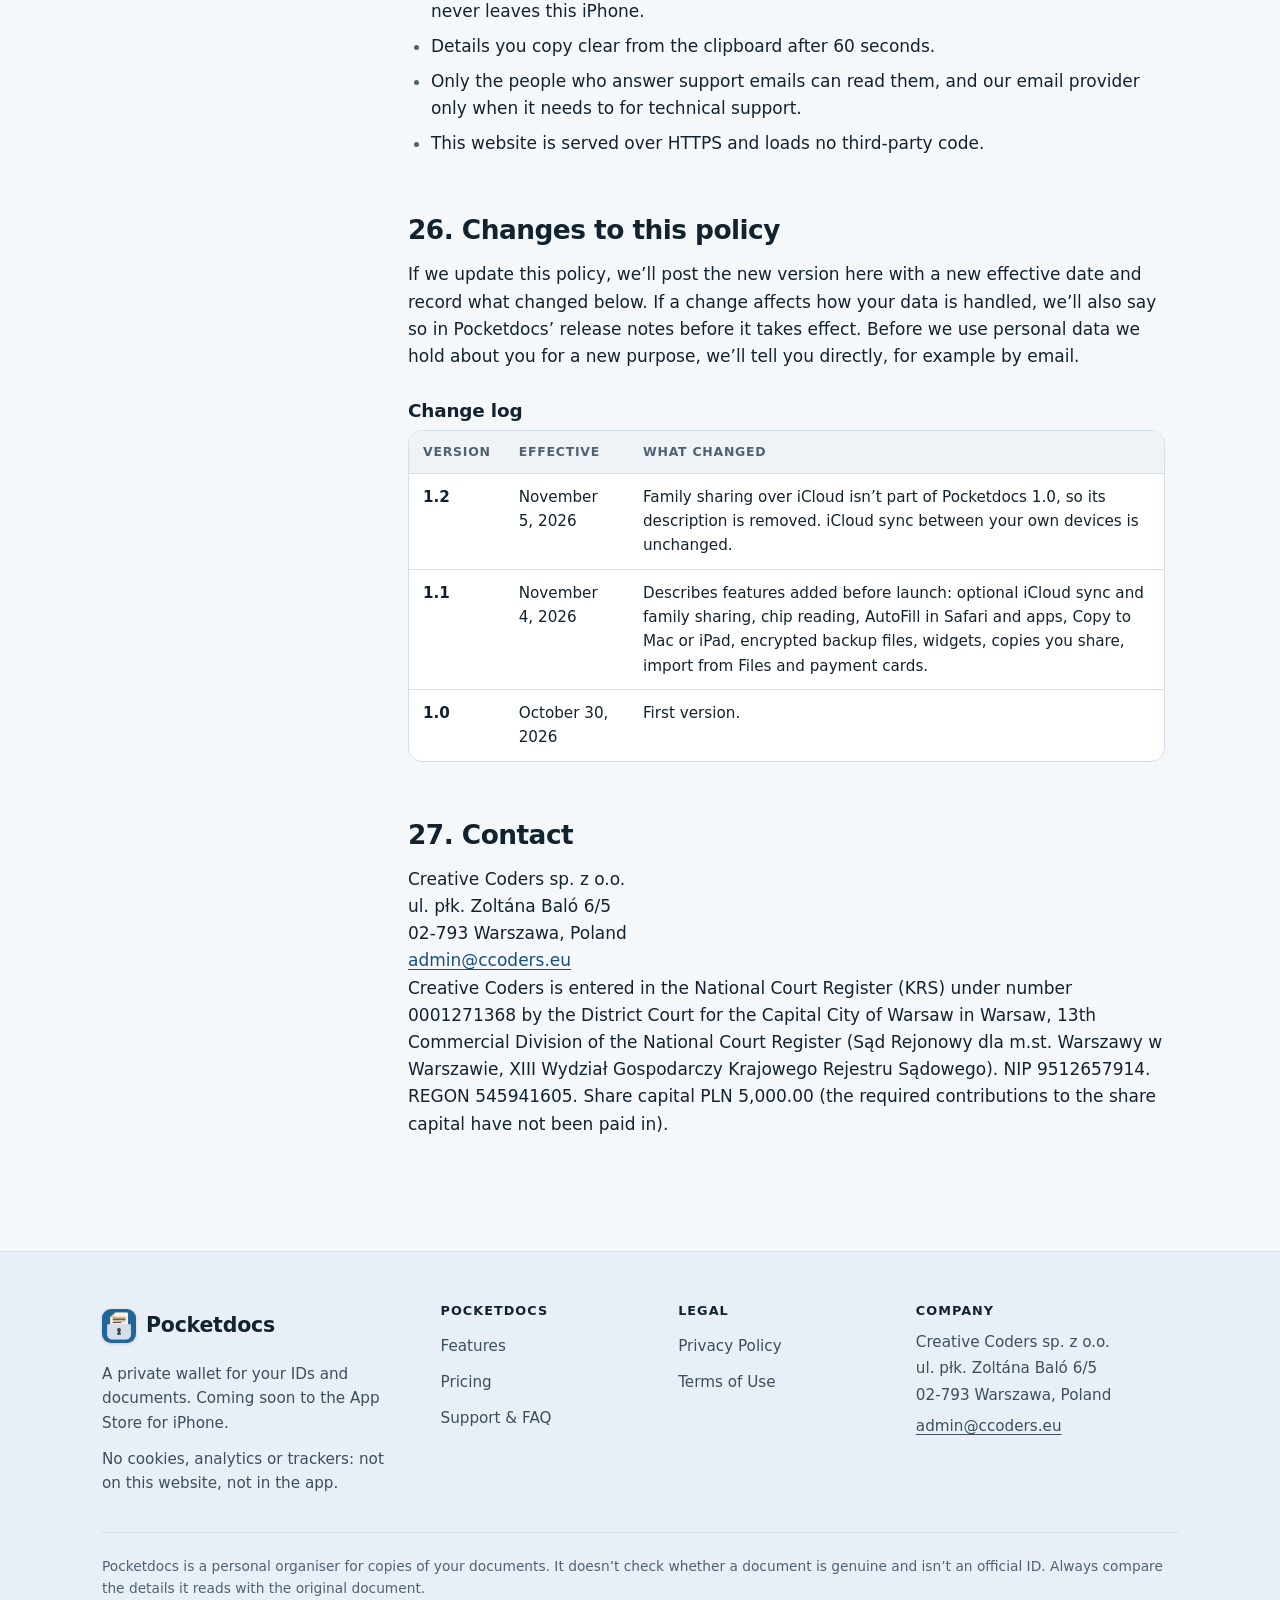
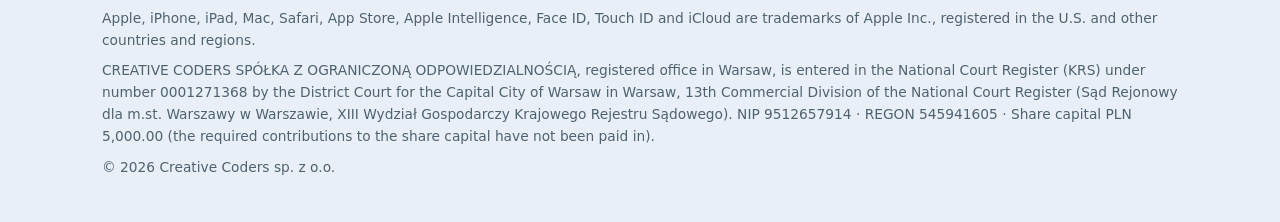
==== commit c1b95f53: "Pocketdocs 1.0 has no family sharing: privacy 1.2, terms 1.2, support and landing page iCloud sync b" ====
--- a/privacy/index.html
+++ b/privacy/index.html
@@ -47,7 +47,7 @@
       <div class="wrap">
         <h1>Privacy Policy</h1>
         <p class="lede">How Pocketdocs and Creative Coders handle personal data. The short answer: the Pocketdocs app doesn’t collect any, and we never see your documents.</p>
-        <p class="doc-meta"><span>Effective <time datetime="2026-11-04">November 4, 2026</time></span><span>Version 1.1</span></p>
+        <p class="doc-meta"><span>Effective <time datetime="2026-11-05">November 5, 2026</time></span><span>Version 1.2</span></p>
       </div>
     </div>
 
@@ -65,7 +65,7 @@
             <li><a href="#chip">Reading a document’s chip</a></li>
             <li><a href="#clipboard">Copying details</a></li>
             <li><a href="#autofill">AutoFill in Safari and apps</a></li>
-            <li><a href="#icloud">iCloud sync and family sharing</a></li>
+            <li><a href="#icloud">iCloud sync</a></li>
             <li><a href="#widgets">Widgets</a></li>
             <li><a href="#notifications">Expiry reminders</a></li>
             <li><a href="#sharing-out">Copies and pages you share</a></li>
@@ -92,8 +92,8 @@
             <ul>
               <li>The Pocketdocs app doesn’t collect personal data, and we can’t see your documents. There’s nothing to sign up for, and we run no servers for the app.</li>
               <li>Your documents are read and stored on your iPhone, encrypted, and locked with Face ID, Touch ID or your passcode.</li>
-              <li>If you turn on iCloud sync, an end-to-end encrypted copy is kept in your own iCloud, so your devices, and the people you choose to share with, can open it. We can’t read it, and neither can Apple.</li>
-              <li>Nothing leaves your iPhone unless you choose: iCloud sync and sharing, Copy to Mac or iPad, a backup, a copy you share, or a detail you fill in with AutoFill.</li>
+              <li>If you turn on iCloud sync, an end-to-end encrypted copy is kept in your own iCloud, so your other devices can open it. We can’t read it, and neither can Apple.</li>
+              <li>Nothing leaves your iPhone unless you choose: iCloud sync, Copy to Mac or iPad, a backup, a copy you share, or a detail you fill in with AutoFill.</li>
               <li>No analytics, ads, tracking or third-party SDKs in the app. No cookies, analytics or trackers on this website. The app’s App Store privacy label is “Data Not Collected”.</li>
               <li>Apple processes all payments. We never see your payment details.</li>
               <li>If you email us, we use your message only to help you. Please don’t send document details or pictures of documents.</li>
@@ -132,8 +132,8 @@
             <li>images of the document pages you scan or import from Photos or Files;</li>
             <li>the details read from them or entered by you, such as names, document numbers, dates, issuing authorities and countries, and any notes you add;</li>
             <li>for a document whose chip you read, the details the chip gave and the result of its signature check (see <a href="#chip">Reading a document’s chip</a>);</li>
-            <li>for payment cards, the card details you keep. Pocketdocs never reads a card’s security code from a photo; it can only be typed in. It’s shown or copied only after Face ID, Touch ID, Optic ID or your passcode, and if your iPhone has no passcode, it stays hidden until you set one. A copied security code stays on that iPhone (it isn’t offered to your Mac or iPad) and is cleared after 60 seconds. It’s never offered in AutoFill or search, and like your other details it’s included, encrypted, in iCloud sync, sharing and backup files;</li>
-            <li>the people whose documents you keep, and documents other people share with you;</li>
+            <li>for payment cards, the card details you keep. Pocketdocs never reads a card’s security code from a photo; it can only be typed in. It’s shown or copied only after Face ID, Touch ID, Optic ID or your passcode, and if your iPhone has no passcode, it stays hidden until you set one. A copied security code stays on that iPhone (it isn’t offered to your Mac or iPad) and is cleared after 60 seconds. It’s never offered in AutoFill or search, and like your other details it’s included, encrypted, in iCloud sync and backup files;</li>
+            <li>the people whose documents you keep;</li>
             <li>your reminder choices and other settings.</li>
           </ul>
           <p>This data is kept in Pocketdocs’ private storage on your iPhone and protected in layers:</p>
@@ -142,7 +142,7 @@
             <li>page images are also encrypted with AES-GCM, using a key kept in your iPhone’s Keychain;</li>
             <li>the app can be locked with Face ID, Touch ID or your device passcode.</li>
           </ul>
-          <p>It stays until you delete it. You can edit or delete a document at any time, erase everything Pocketdocs stores with Delete all data in Pocketdocs’ settings, or delete the app. Copies outside Pocketdocs aren’t affected: the original pictures in Photos stay there, details you pasted into other apps stay in those apps, backup files you exported stay where you saved them, and older iPhone backups may still contain Pocketdocs data if you turned on Include in iPhone backup, until they’re replaced. If iCloud sync is on, deleting a document also deletes it from iCloud and from your other devices (see <a href="#icloud">iCloud sync and family sharing</a>).</p>
+          <p>It stays until you delete it. You can edit or delete a document at any time, erase everything Pocketdocs stores with Delete all data in Pocketdocs’ settings, or delete the app. Copies outside Pocketdocs aren’t affected: the original pictures in Photos stay there, details you pasted into other apps stay in those apps, backup files you exported stay where you saved them, and older iPhone backups may still contain Pocketdocs data if you turned on Include in iPhone backup, until they’re replaced. If iCloud sync is on, deleting a document also deletes it from iCloud and from your other devices (see <a href="#icloud">iCloud sync</a>).</p>
 
           <h2 id="camera-photos">5. Camera, Photos and Files</h2>
           <p>Pocketdocs uses the camera only while you scan a document, and iOS asks for your permission first. When you import from Photos or Files, Pocketdocs gets only the pictures or PDFs you choose. Images are processed on your iPhone. You can change camera access at any time in the iPhone Settings app under Apps, then Pocketdocs.</p>
@@ -171,13 +171,12 @@
             <li>The list is deleted when you turn AutoFill off, when Pro ends, and with Delete all data.</li>
           </ul>
 
-          <h2 id="icloud">10. iCloud sync and family sharing</h2>
+          <h2 id="icloud">10. iCloud sync</h2>
           <p>iCloud sync is off until you turn it on in Pocketdocs (a Pro feature). When it’s on:</p>
           <ul>
             <li>Pocketdocs keeps a copy of your documents in your own iCloud, in Pocketdocs’ private space in your iCloud account (Apple CloudKit), so your other devices signed in to the same Apple Account can open them. It uses your iCloud storage.</li>
             <li>Every detail is stored with CloudKit’s end-to-end encryption, whose keys are in your iCloud Keychain. Page images are encrypted by Pocketdocs on your iPhone before they’re uploaded, with a key that is itself stored end-to-end encrypted. Apple stores this data but can’t read it; it can see technical information such as how many records there are, their size and when they changed. We receive nothing.</li>
             <li>While sync is on, iCloud may wake Pocketdocs in the background with a silent notification when something changed on another device. These notifications contain no document details.</li>
-            <li>You can share one person’s documents with another Apple Account, for example your partner’s, and choose whether they can only view or also edit. Apple delivers the invitation, and the person you invite sees those documents and the name of the person they belong to. Stop sharing at any time, and the shared copies are removed from their devices. If someone shares documents with you, you can leave the share in the same way.</li>
             <li>To stop, turn off Sync with iCloud. You can keep the iCloud copy or choose Turn off and remove iCloud copy, which deletes it from iCloud. Your documents stay on your iPhone either way.</li>
           </ul>
           <p>iCloud is provided by Apple under its own terms and <a href="https://www.apple.com/legal/privacy/">Privacy Policy</a>. Apple isn’t our processor: you use iCloud under your agreement with Apple.</p>
@@ -236,7 +235,7 @@
             <li>Apple Inc., which runs TestFlight (the name and email address of beta testers we invite by email; see <a href="#testflight">Beta testing with TestFlight</a>);</li>
             <li>public authorities, if the law requires us to disclose information.</li>
           </ul>
-          <p>Apple isn’t our processor. It acts as an independent controller, under its own privacy policy, for the App Store, purchases, iCloud, TestFlight, crash reports, backups and Apple Intelligence. The people you choose to share documents with receive those documents from you, through iCloud, not from us.</p>
+          <p>Apple isn’t our processor. It acts as an independent controller, under its own privacy policy, for the App Store, purchases, iCloud, TestFlight, crash reports, backups and Apple Intelligence.</p>
           <p>If we ever add a service provider that receives personal data, it will have to protect it at least as well as described here, and we’ll update this policy first.</p>
           <h3 id="transfers">International transfers</h3>
           <p>Zoho stores our mailbox in the EU. According to Zoho, its staff outside the European Economic Area can access data only in rare technical-support cases, under the European Commission’s standard contractual clauses. GitHub is based in the United States; it complies with the EU–US Data Privacy Framework and also relies on standard contractual clauses. Apple Inc. is also based in the United States. When we invite a beta tester by email, we give Apple the tester’s name and email address because that’s necessary to provide the beta the tester asked to join (GDPR Art. 49(1)(b)). You can ask us for details of these safeguards at any time.</p>
@@ -311,6 +310,7 @@
                 <tr><th scope="col">Version</th><th scope="col">Effective</th><th scope="col">What changed</th></tr>
               </thead>
               <tbody>
+                <tr><th scope="row">1.2</th><td><time datetime="2026-11-05">November 5, 2026</time></td><td>Family sharing over iCloud isn’t part of Pocketdocs 1.0, so its description is removed. iCloud sync between your own devices is unchanged.</td></tr>
                 <tr><th scope="row">1.1</th><td><time datetime="2026-11-04">November 4, 2026</time></td><td>Describes features added before launch: optional iCloud sync and family sharing, chip reading, AutoFill in Safari and apps, Copy to Mac or iPad, encrypted backup files, widgets, copies you share, import from Files and payment cards.</td></tr>
                 <tr><th scope="row">1.0</th><td><time datetime="2026-10-30">October 30, 2026</time></td><td>First version.</td></tr>
               </tbody>
